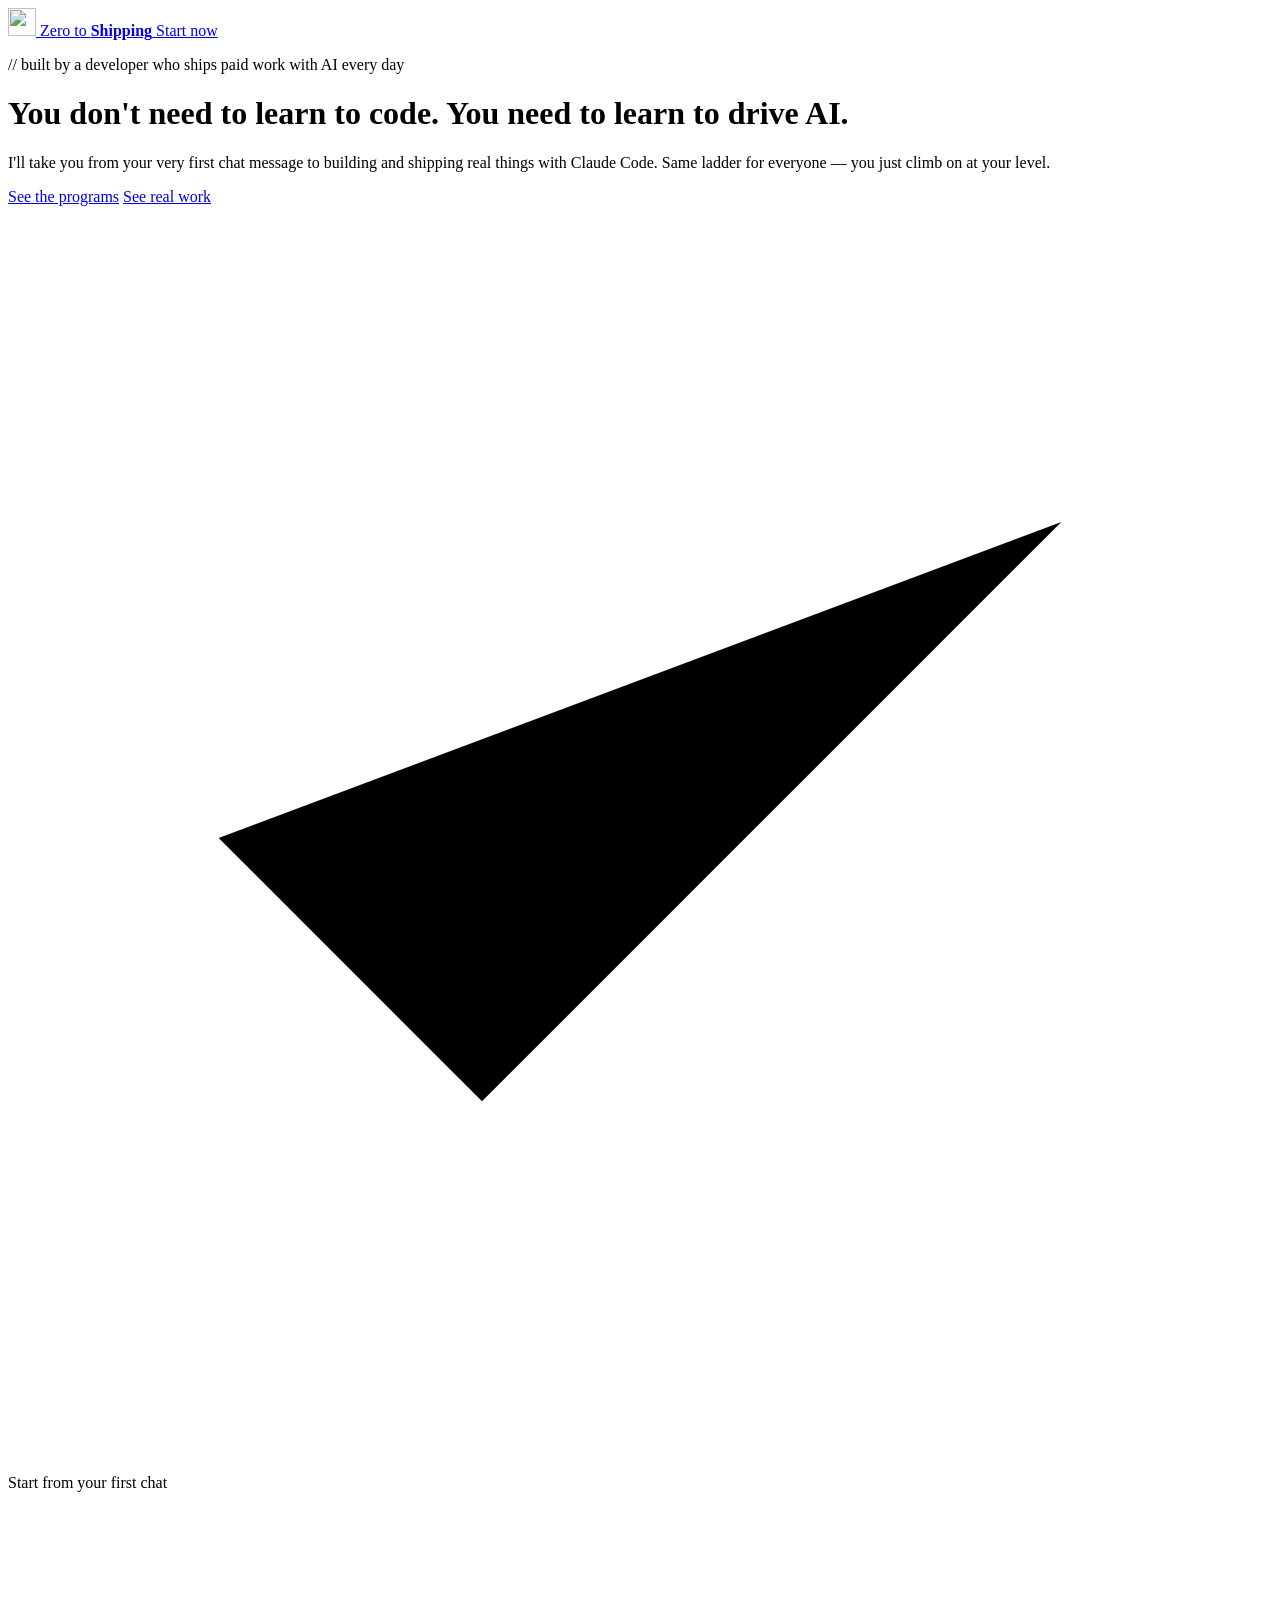
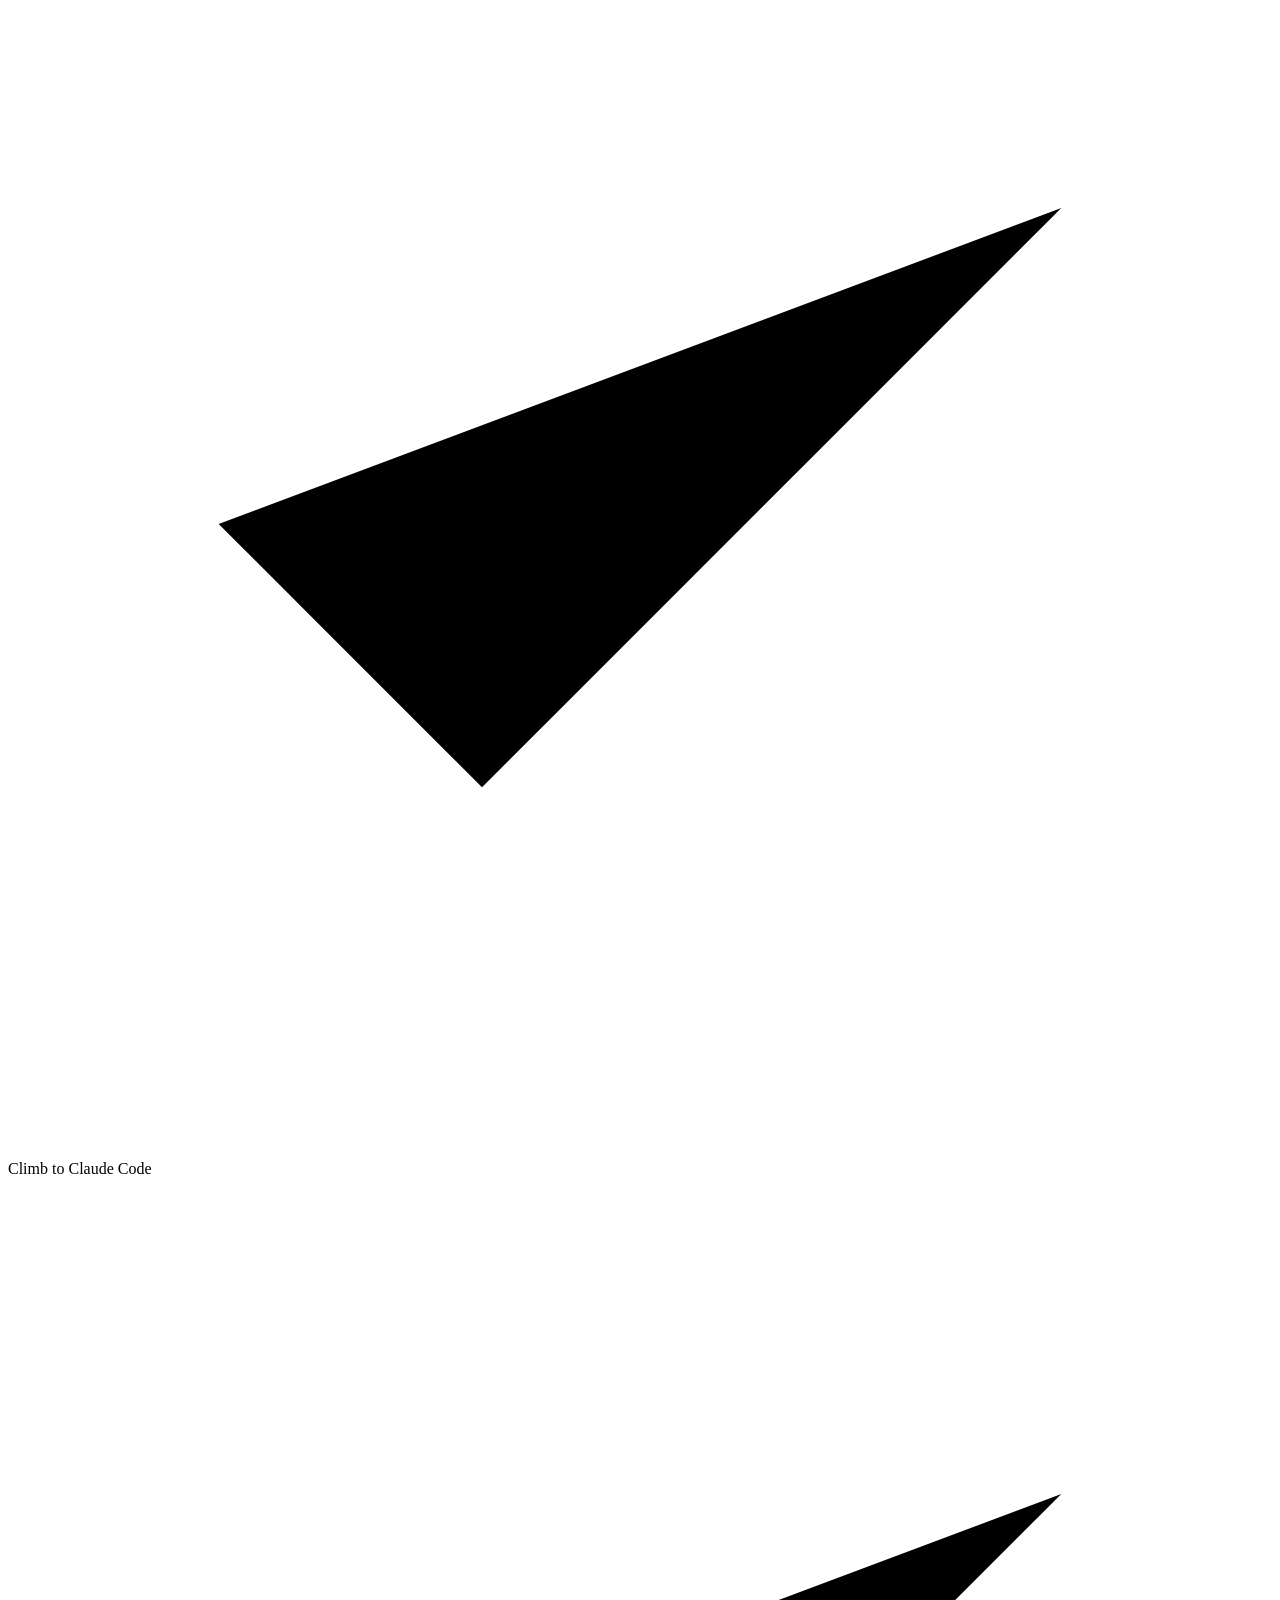
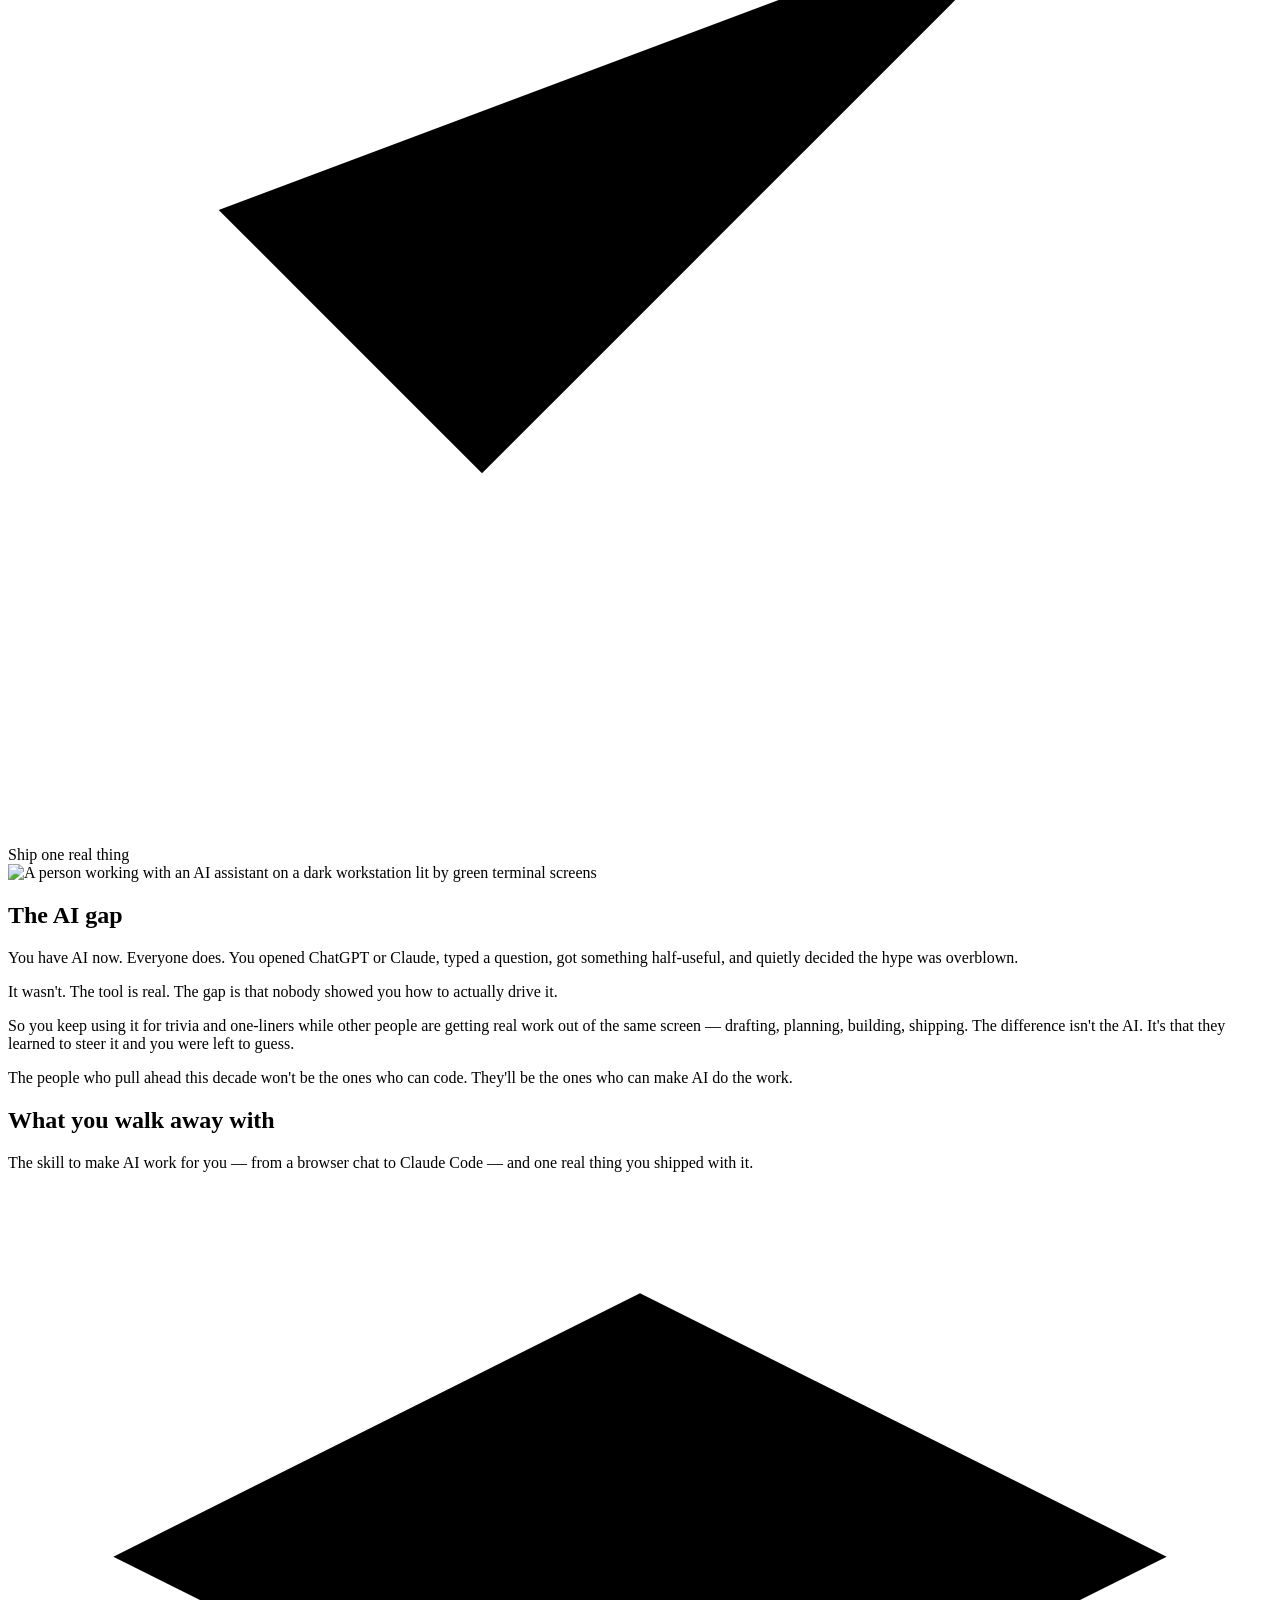
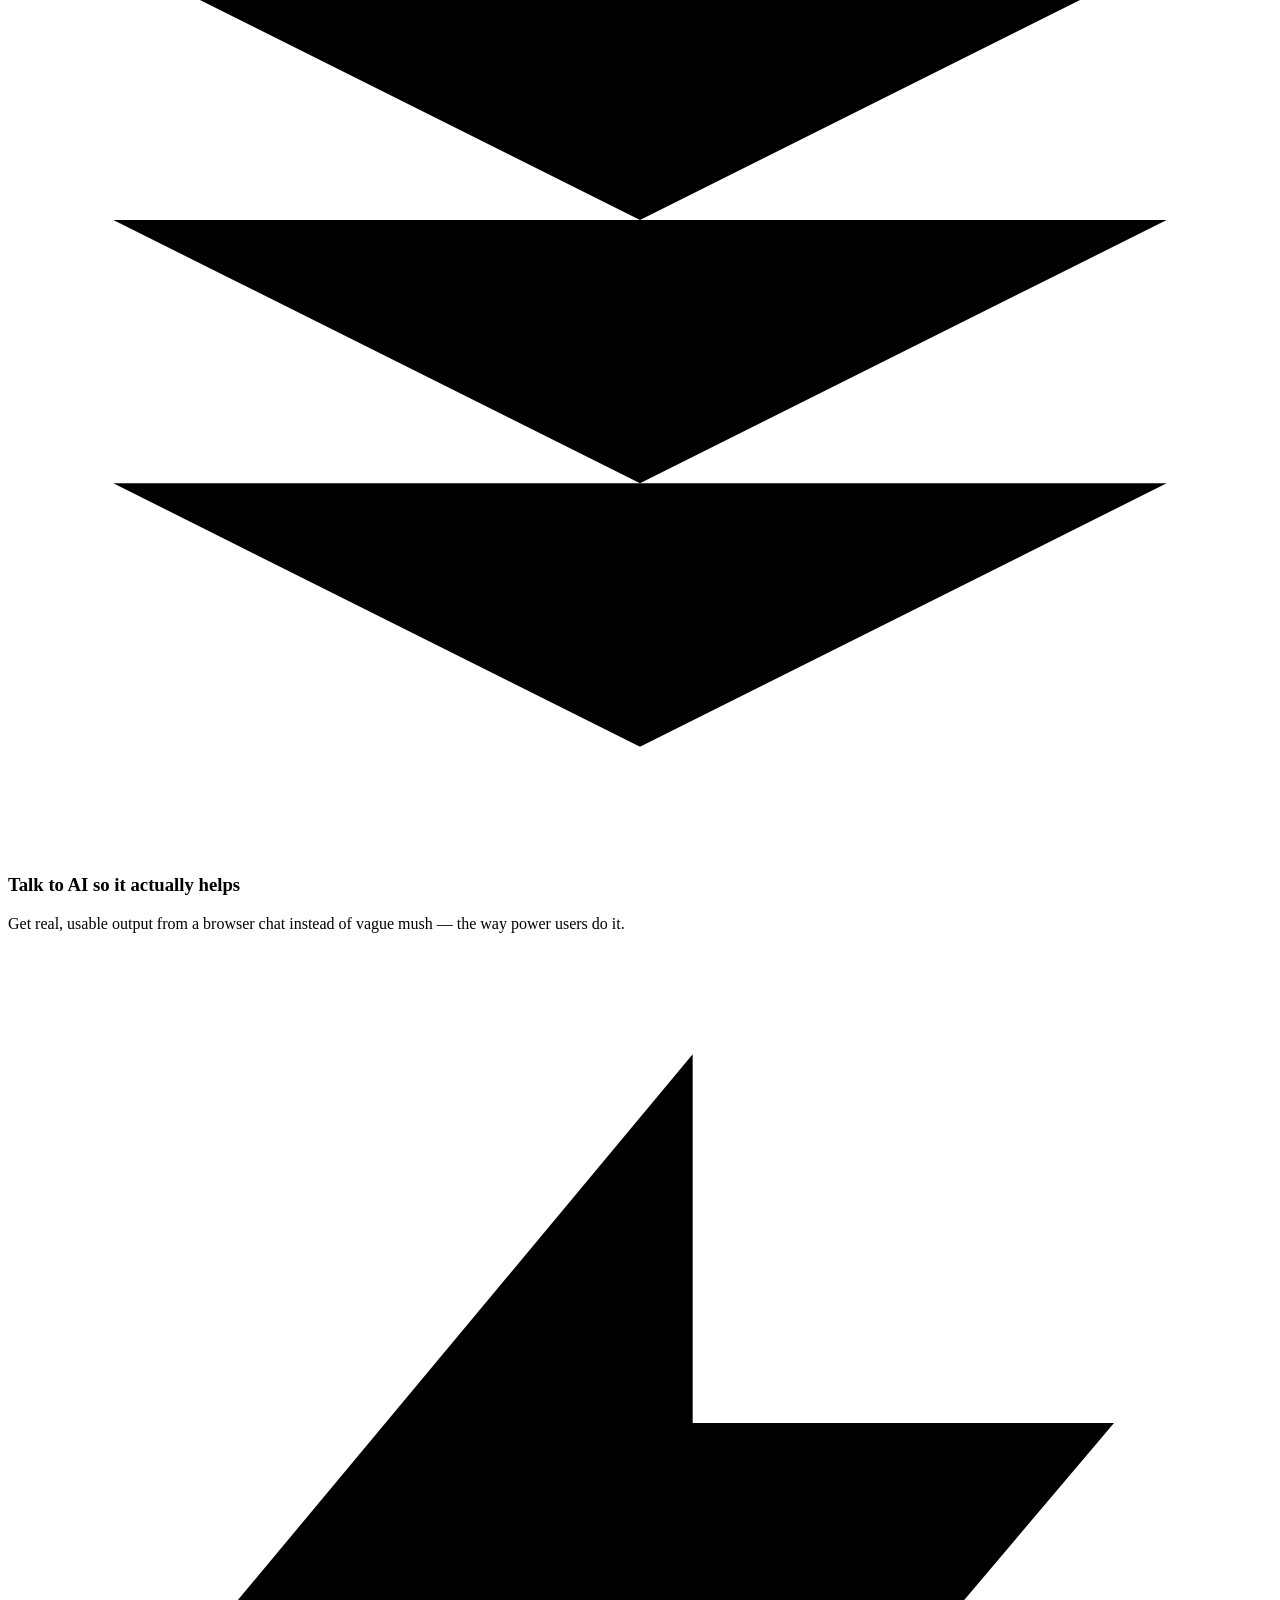
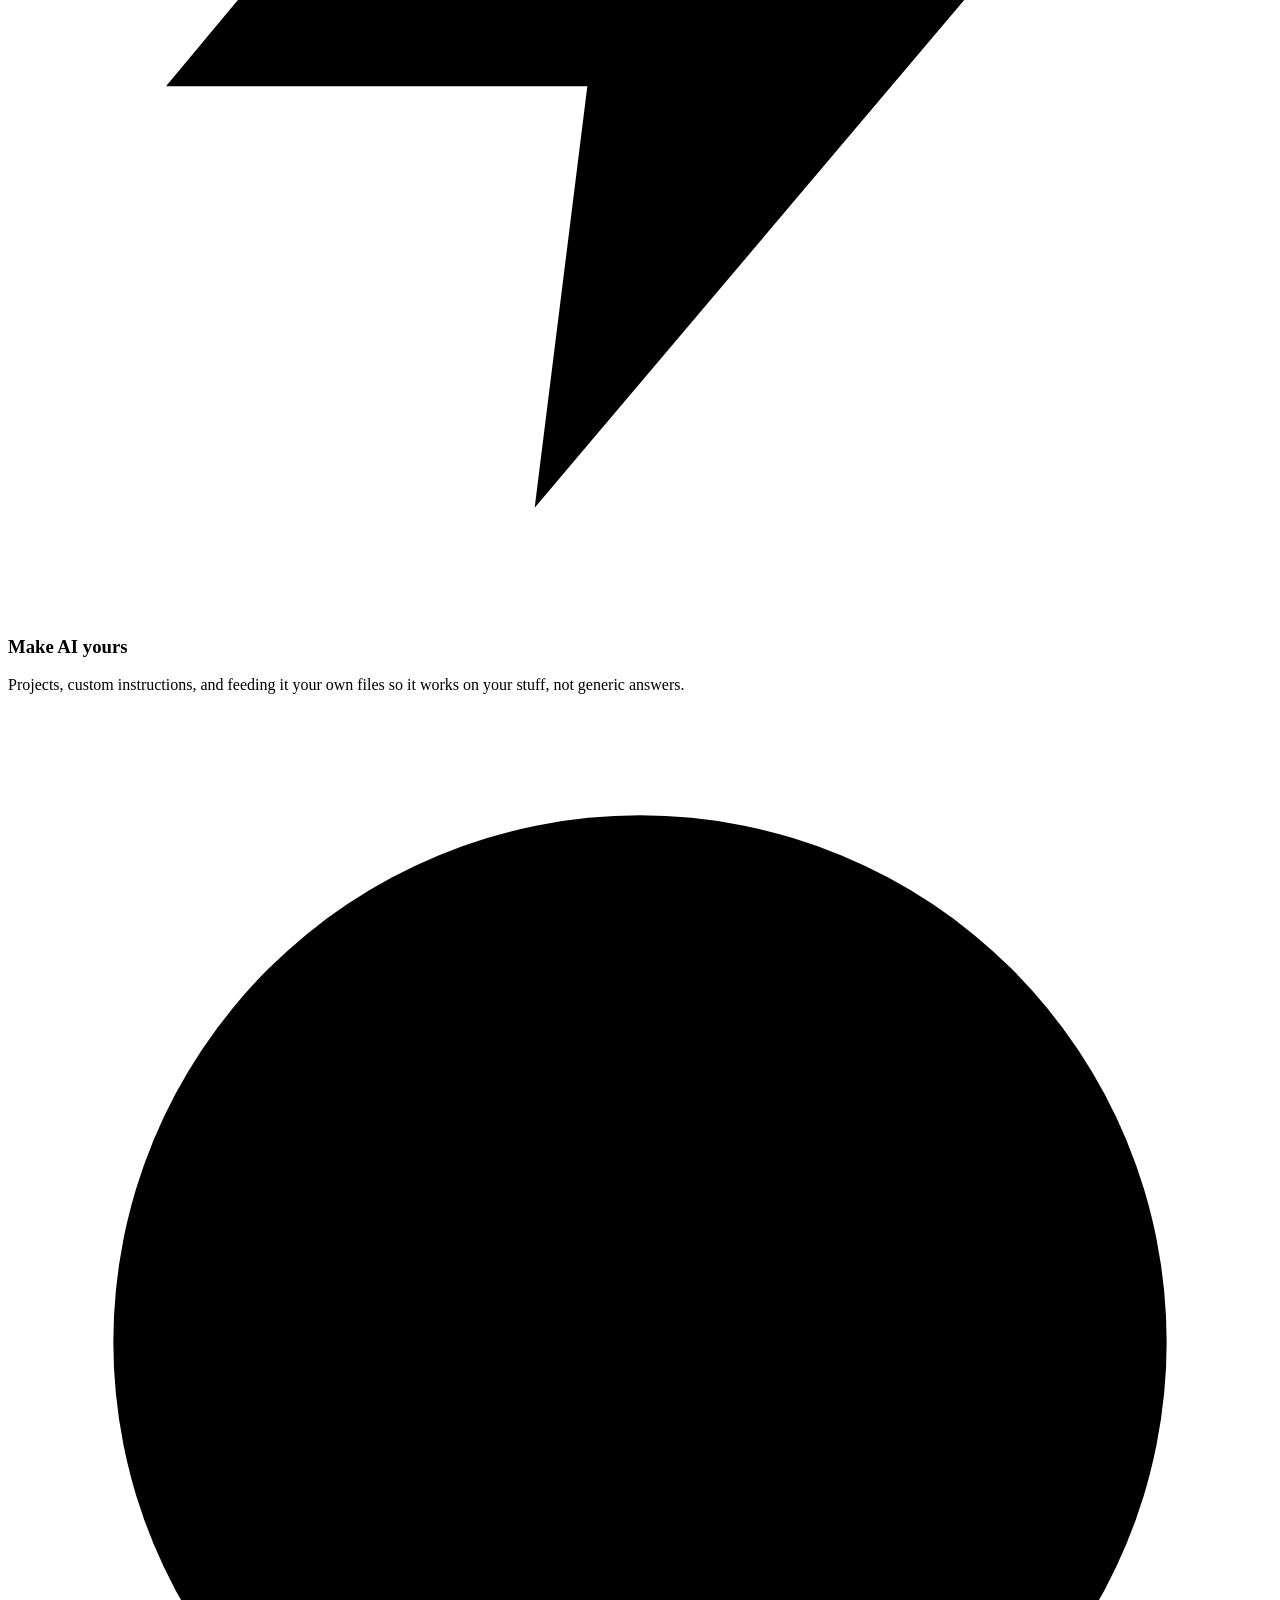
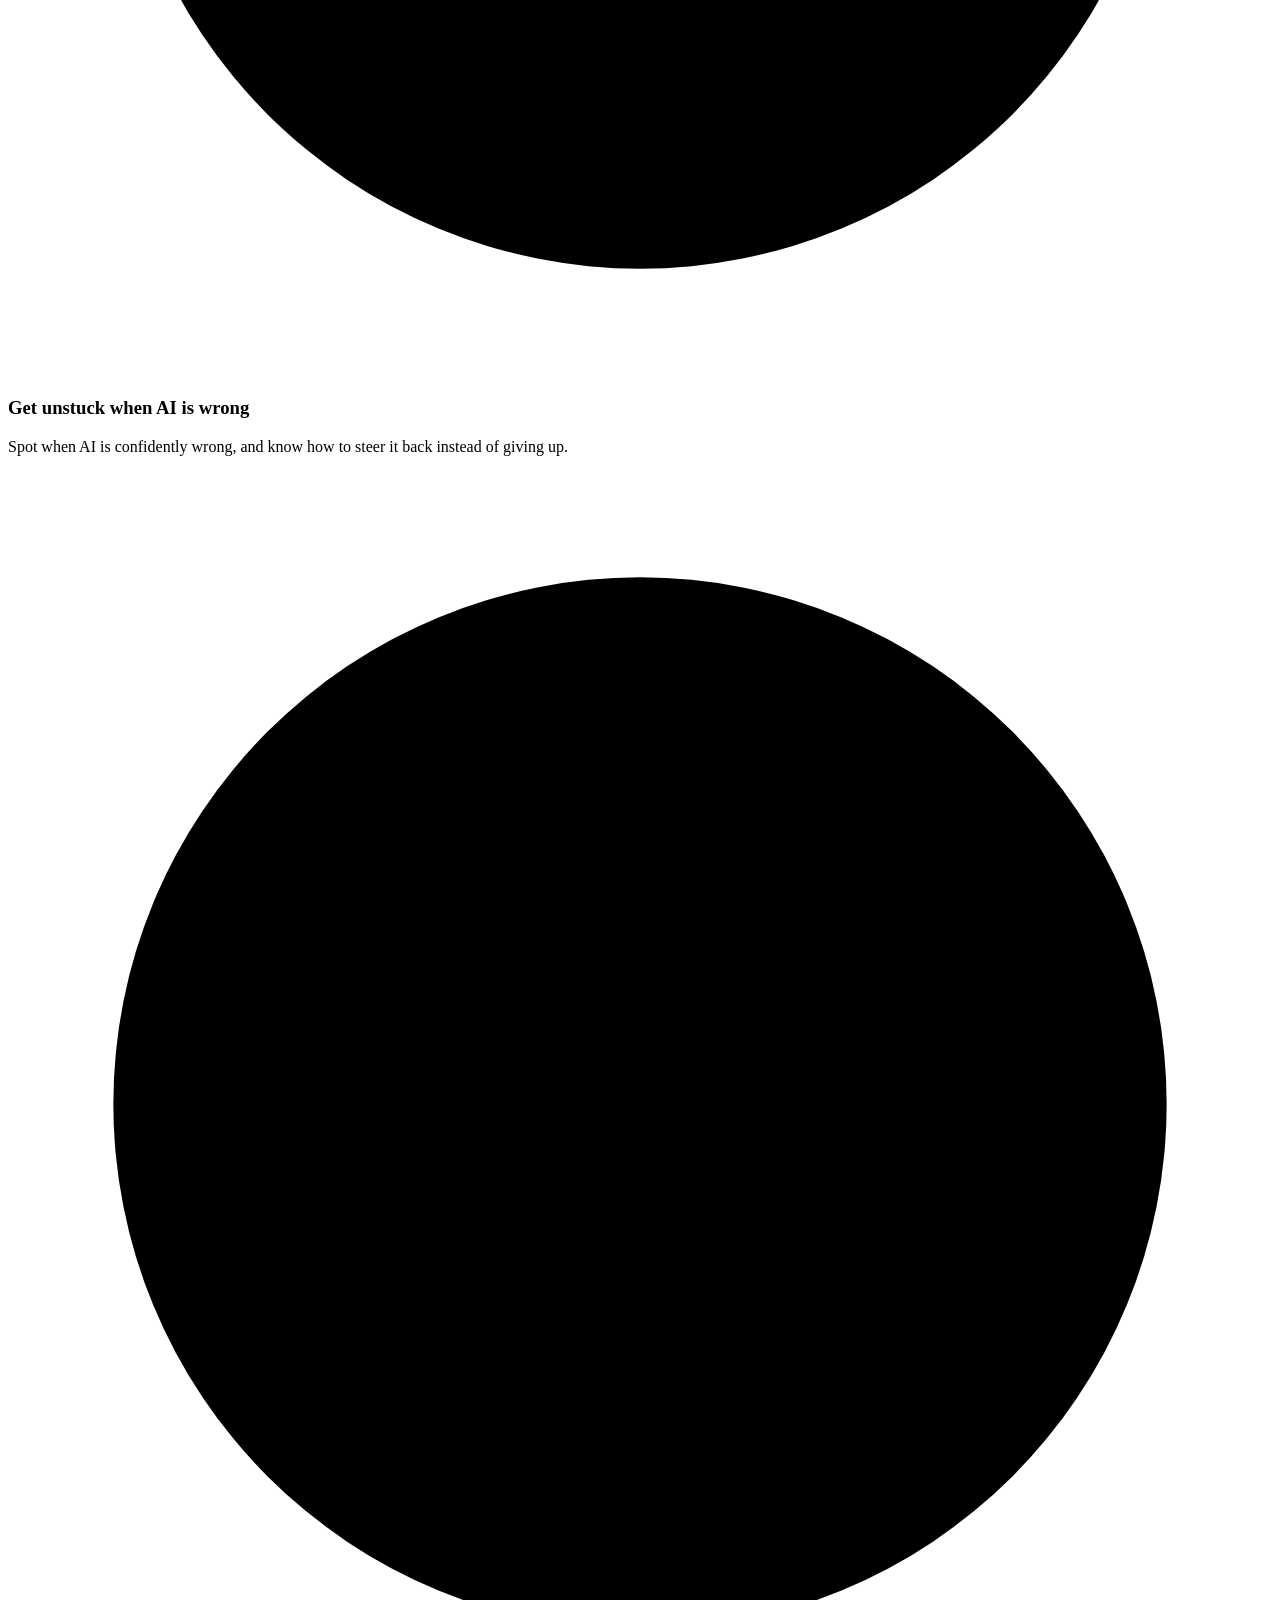
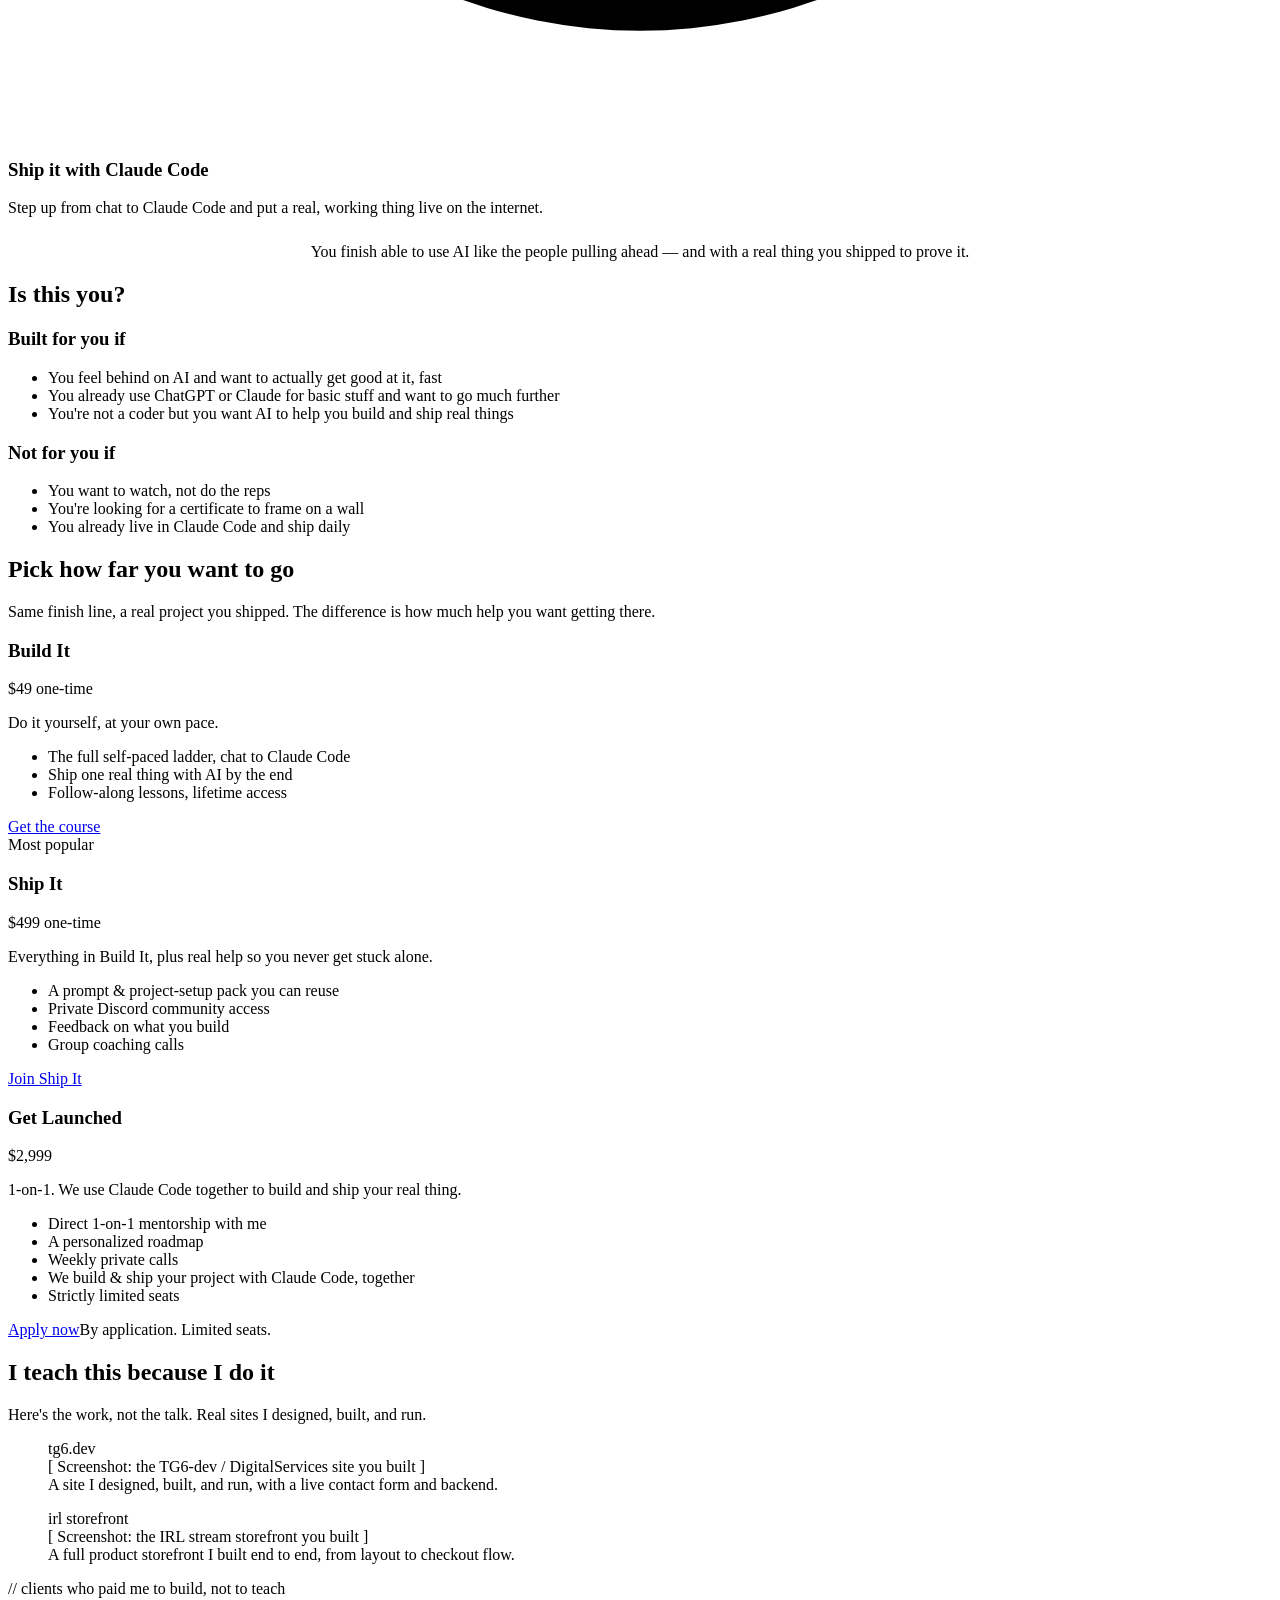
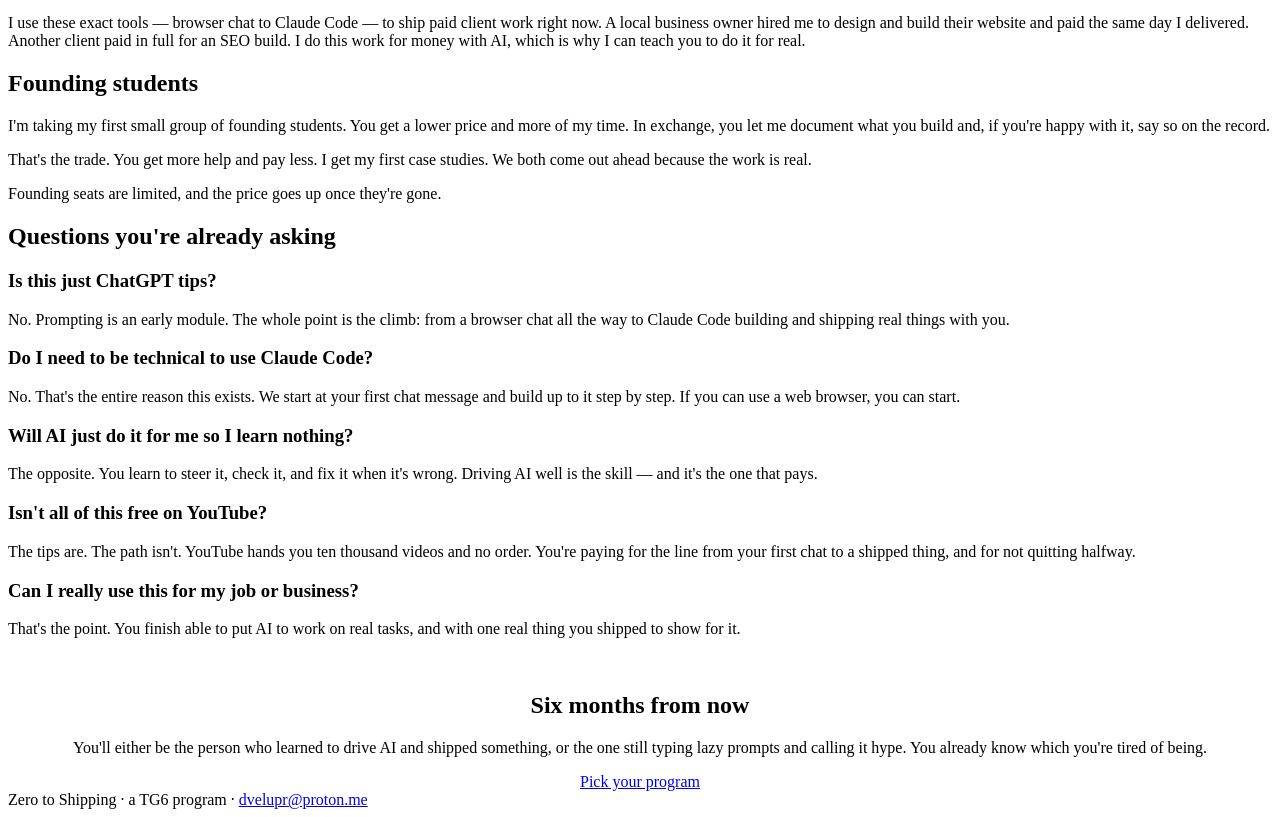
==== index.html @ 4cecd5d7 "fix: correct FAQ "prompting is module one" to match curriculum (prompting is module 2)" ====
<!DOCTYPE html>
<html lang="en">
<head>
  <meta charset="UTF-8" />
  <meta name="viewport" content="width=device-width, initial-scale=1.0" />
  <title>Zero to Shipping | Learn to Drive AI, from Chat to Claude Code</title>
  <meta name="description" content="A developer who ships paid client work with AI teaches you to drive it — from your first browser chat to building and shipping real things with Claude Code. Three programs, self-paced to 1-on-1." />
  <meta name="robots" content="index, follow" />
  <meta name="theme-color" content="#080b09" />
  <link rel="preconnect" href="https://fonts.googleapis.com" />
  <link rel="preconnect" href="https://fonts.gstatic.com" crossorigin />
  <link rel="stylesheet" href="https://fonts.googleapis.com/css2?family=Inter:wght@400;500;600;700;800&family=JetBrains+Mono:wght@400;500&display=swap" />
  <link rel="stylesheet" href="styles.css" />
  <link rel="icon" type="image/svg+xml" href="favicon.svg" />
  <noscript><style>.reveal{opacity:1 !important;transform:none !important}</style></noscript>
</head>
<body>

  <!-- icon sprite -->
  <svg width="0" height="0" style="position:absolute" aria-hidden="true">
    <defs>
      <g id="i-check"><path d="M20 6 9 17l-5-5"/></g>
      <g id="i-layers"><path d="M12 2 2 7l10 5 10-5z"/><path d="M2 12l10 5 10-5"/><path d="M2 17l10 5 10-5"/></g>
      <g id="i-bolt"><path d="M13 2 3 14h8l-1 8 11-13h-8z"/></g>
      <g id="i-buoy"><circle cx="12" cy="12" r="10"/><circle cx="12" cy="12" r="4"/><path d="M4.9 4.9 9.2 9.2M14.8 14.8 19.1 19.1M14.8 9.2 19.1 4.9M4.9 19.1 9.2 14.8"/></g>
      <g id="i-globe"><circle cx="12" cy="12" r="10"/><path d="M2 12h20"/><path d="M12 2a15.3 15.3 0 0 1 0 20a15.3 15.3 0 0 1 0-20z"/></g>
    </defs>
  </svg>

  <nav class="nav">
    <div class="wrap">
      <a class="logo" href="#top" aria-label="Zero to Shipping home">
        <img src="assets/logo.svg" width="28" height="28" alt="" />
        <span>Zero to <b>Shipping</b></span>
      </a>
      <a class="btn btn-accent nav-cta" href="#pricing">Start now</a>
    </div>
  </nav>

  <header class="hero-split" id="top">
    <div class="wrap">
      <div class="grid">
        <div class="hero-copy reveal">
          <p class="eyebrow">// built by a developer who ships paid work with AI every day</p>
          <h1>You don't need to learn to code. <span class="accent">You need to learn to drive AI.</span></h1>
          <p class="lede">I'll take you from your very first chat message to building and shipping real things with Claude Code. Same ladder for everyone — you just climb on at your level.</p>
          <div class="hero-actions">
            <a class="btn btn-accent btn-lg" href="#pricing">See the programs</a>
            <a class="btn btn-ghost btn-lg" href="#proof">See real work</a>
          </div>
          <div class="trust">
            <span><svg class="ico" viewBox="0 0 24 24"><use href="#i-check"/></svg> Start from your first chat</span>
            <span><svg class="ico" viewBox="0 0 24 24"><use href="#i-check"/></svg> Climb to Claude Code</span>
            <span><svg class="ico" viewBox="0 0 24 24"><use href="#i-check"/></svg> Ship one real thing</span>
          </div>
        </div>
        <div class="hero-art reveal">
          <img src="assets/hero-dev.webp" width="640" height="360" alt="A person working with an AI assistant on a dark workstation lit by green terminal screens" fetchpriority="high" />
        </div>
      </div>
    </div>
  </header>

  <section class="section alt">
    <div class="wrap">
      <h2 class="reveal">The AI gap</h2>
      <div class="prose reveal">
        <p>You have AI now. Everyone does. You opened ChatGPT or Claude, typed a question, got something half-useful, and quietly decided the hype was overblown.</p>
        <p>It wasn't. The tool is real. The gap is that nobody showed you how to actually drive it.</p>
        <p>So you keep using it for trivia and one-liners while other people are getting real work out of the same screen — drafting, planning, building, shipping. The difference isn't the AI. It's that they learned to steer it and you were left to guess.</p>
        <p>The people who pull ahead this decade won't be the ones who can code. They'll be the ones who can make AI do the work.</p>
      </div>
    </div>
  </section>

  <section class="section">
    <div class="wrap">
      <h2 class="reveal">What you walk away with</h2>
      <p class="sub reveal">The skill to make AI work for you — from a browser chat to Claude Code — and one real thing you shipped with it.</p>
      <div class="feature-grid">
        <div class="feature reveal">
          <span class="badge-ico"><svg class="ico" viewBox="0 0 24 24"><use href="#i-layers"/></svg></span>
          <div><h3>Talk to AI so it actually helps</h3><p>Get real, usable output from a browser chat instead of vague mush — the way power users do it.</p></div>
        </div>
        <div class="feature reveal">
          <span class="badge-ico"><svg class="ico" viewBox="0 0 24 24"><use href="#i-bolt"/></svg></span>
          <div><h3>Make AI yours</h3><p>Projects, custom instructions, and feeding it your own files so it works on your stuff, not generic answers.</p></div>
        </div>
        <div class="feature reveal">
          <span class="badge-ico"><svg class="ico" viewBox="0 0 24 24"><use href="#i-buoy"/></svg></span>
          <div><h3>Get unstuck when AI is wrong</h3><p>Spot when AI is confidently wrong, and know how to steer it back instead of giving up.</p></div>
        </div>
        <div class="feature reveal">
          <span class="badge-ico"><svg class="ico" viewBox="0 0 24 24"><use href="#i-globe"/></svg></span>
          <div><h3>Ship it with Claude Code</h3><p>Step up from chat to Claude Code and put a real, working thing live on the internet.</p></div>
        </div>
      </div>
      <div class="prose reveal" style="margin-top:26px;text-align:center">
        <p>You finish able to use AI like the people pulling ahead — and with a real thing you shipped to prove it.</p>
      </div>
    </div>
  </section>

  <section class="section alt">
    <div class="wrap">
      <h2 class="reveal">Is this you?</h2>
      <div class="cols">
        <div class="col for reveal">
          <h3>Built for you if</h3>
          <ul>
            <li>You feel behind on AI and want to actually get good at it, fast</li>
            <li>You already use ChatGPT or Claude for basic stuff and want to go much further</li>
            <li>You're not a coder but you want AI to help you build and ship real things</li>
          </ul>
        </div>
        <div class="col not reveal">
          <h3>Not for you if</h3>
          <ul>
            <li>You want to watch, not do the reps</li>
            <li>You're looking for a certificate to frame on a wall</li>
            <li>You already live in Claude Code and ship daily</li>
          </ul>
        </div>
      </div>
    </div>
  </section>

  <section class="section" id="pricing">
    <div class="wrap">
      <h2 class="reveal">Pick how far you want to go</h2>
      <p class="sub reveal">Same finish line, a real project you shipped. The difference is how much help you want getting there.</p>
      <div class="tiers">

        <article class="tier reveal" data-tier="1">
          <h3>Build It</h3>
          <div class="price">$49 <span class="per">one-time</span></div>
          <p class="tagline">Do it yourself, at your own pace.</p>
          <ul>
            <li>The full self-paced ladder, chat to Claude Code</li>
            <li>Ship one real thing with AI by the end</li>
            <li>Follow-along lessons, lifetime access</li>
          </ul>
          <div class="cta"><a class="btn btn-ghost" href="#" data-checkout="1">Get the course</a></div>
        </article>

        <article class="tier featured reveal" data-tier="2">
          <span class="pop">Most popular</span>
          <h3>Ship It</h3>
          <div class="price">$499 <span class="per">one-time</span></div>
          <p class="tagline">Everything in Build It, plus real help so you never get stuck alone.</p>
          <ul>
            <li>A prompt &amp; project-setup pack you can reuse</li>
            <li>Private Discord community access</li>
            <li>Feedback on what you build</li>
            <li>Group coaching calls</li>
          </ul>
          <div class="cta"><a class="btn btn-accent" href="#" data-checkout="2">Join Ship It</a></div>
        </article>

        <article class="tier reveal" data-tier="3">
          <h3>Get Launched</h3>
          <div class="price">$2,999</div>
          <p class="tagline">1-on-1. We use Claude Code together to build and ship your real thing.</p>
          <ul>
            <li>Direct 1-on-1 mentorship with me</li>
            <li>A personalized roadmap</li>
            <li>Weekly private calls</li>
            <li>We build &amp; ship your project with Claude Code, together</li>
            <li>Strictly limited seats</li>
          </ul>
          <div class="cta"><a class="btn btn-accent" href="apply.html">Apply now</a><span class="note">By application. Limited seats.</span></div>
        </article>

      </div>
    </div>
  </section>

  <section class="section alt" id="proof">
    <div class="wrap">
      <h2 class="reveal">I teach this because I do it</h2>
      <p class="sub reveal">Here's the work, not the talk. Real sites I designed, built, and run.</p>
      <div class="proof-grid">
        <figure class="proof-shot browser reveal">
          <div class="bar"><i></i><i></i><i></i><span class="url">tg6.dev</span></div>
          <!-- Replace .ph with: <img src="assets/proof-tg6dev.png" alt="The TG6-dev site I built" loading="lazy" /> -->
          <div class="ph">[ Screenshot: the TG6-dev / DigitalServices site you built ]</div>
          <figcaption>A site I designed, built, and run, with a live contact form and backend.</figcaption>
        </figure>
        <figure class="proof-shot browser reveal">
          <div class="bar"><i></i><i></i><i></i><span class="url">irl storefront</span></div>
          <!-- Replace .ph with: <img src="assets/proof-storefront.png" alt="A storefront I built end to end" loading="lazy" /> -->
          <div class="ph">[ Screenshot: the IRL stream storefront you built ]</div>
          <figcaption>A full product storefront I built end to end, from layout to checkout flow.</figcaption>
        </figure>
      </div>
      <div class="prose reveal">
        <p class="eyebrow">// clients who paid me to build, not to teach</p>
        <p>I use these exact tools — browser chat to Claude Code — to ship paid client work right now. A local business owner hired me to design and build their website and paid the same day I delivered. Another client paid in full for an SEO build. I do this work for money with AI, which is why I can teach you to do it for real.</p>
      </div>
    </div>
  </section>

  <section class="section">
    <div class="wrap">
      <h2 class="reveal">Founding students</h2>
      <div class="founding reveal">
        <p>I'm taking my first small group of founding students. You get a lower price and more of my time. In exchange, you let me document what you build and, if you're happy with it, say so on the record.</p>
        <p>That's the trade. You get more help and pay less. I get my first case studies. We both come out ahead because the work is real.</p>
        <p>Founding seats are limited, and the price goes up once they're gone.</p>
      </div>
    </div>
  </section>

  <section class="section alt">
    <div class="wrap">
      <h2 class="reveal">Questions you're already asking</h2>
      <div class="faq">
        <div class="faq-item reveal">
          <h3>Is this just ChatGPT tips?</h3>
          <p>No. Prompting is an early module. The whole point is the climb: from a browser chat all the way to Claude Code building and shipping real things with you.</p>
        </div>
        <div class="faq-item reveal">
          <h3>Do I need to be technical to use Claude Code?</h3>
          <p>No. That's the entire reason this exists. We start at your first chat message and build up to it step by step. If you can use a web browser, you can start.</p>
        </div>
        <div class="faq-item reveal">
          <h3>Will AI just do it for me so I learn nothing?</h3>
          <p>The opposite. You learn to steer it, check it, and fix it when it's wrong. Driving AI well is the skill — and it's the one that pays.</p>
        </div>
        <div class="faq-item reveal">
          <h3>Isn't all of this free on YouTube?</h3>
          <p>The tips are. The path isn't. YouTube hands you ten thousand videos and no order. You're paying for the line from your first chat to a shipped thing, and for not quitting halfway.</p>
        </div>
        <div class="faq-item reveal">
          <h3>Can I really use this for my job or business?</h3>
          <p>That's the point. You finish able to put AI to work on real tasks, and with one real thing you shipped to show for it.</p>
        </div>
      </div>
    </div>
  </section>

  <section class="section cta-band">
    <img class="bgimg" src="assets/ship-rocket.webp" alt="" aria-hidden="true" loading="lazy" />
    <div class="scrim"></div>
    <div class="wrap" style="text-align:center">
      <h2 class="reveal">Six months from now</h2>
      <div class="prose reveal" style="text-align:center">
        <p>You'll either be the person who learned to drive AI and shipped something, or the one still typing lazy prompts and calling it hype. You already know which you're tired of being.</p>
      </div>
      <div class="cta-center reveal"><a class="btn btn-accent btn-lg" href="#pricing">Pick your program</a></div>
    </div>
  </section>

  <footer class="foot">
    <div class="wrap">Zero to Shipping &middot; a TG6 program &middot; <a class="accent" href="mailto:dvelupr@proton.me">dvelupr@proton.me</a></div>
  </footer>

  <script>
    // ── Stripe Payment Links ───────────────────────────────────────────
    // SANDBOX (test mode) links — checkout is fully functional with Stripe
    // test cards (e.g. 4242 4242 4242 4242). Swap both for the live Payment
    // Links once Cards are activated on the real domain.
    const TIER1_CHECKOUT_URL = "https://buy.stripe.com/test_8x200j8JX4ke2JI0G004803";
    const TIER2_CHECKOUT_URL = "https://buy.stripe.com/test_fZu3cvd0d9Eycki3Sc04804";
    // ───────────────────────────────────────────────────────────────────
    const LINKS = { "1": TIER1_CHECKOUT_URL, "2": TIER2_CHECKOUT_URL };

    document.querySelectorAll("[data-checkout]").forEach((el) => {
      el.addEventListener("click", (e) => {
        e.preventDefault();
        const url = LINKS[el.getAttribute("data-checkout")];
        if (!url || url === "PASTE_STRIPE_LINK") {
          alert("Checkout opens soon — reach me at dvelupr@proton.me to grab a spot now.");
          return;
        }
        window.location.href = url;
      });
    });

    // ── Scroll reveal (respects reduced-motion via CSS) ────────────────
    const reduce = window.matchMedia("(prefers-reduced-motion: reduce)").matches;
    const items = document.querySelectorAll(".reveal");
    if (reduce || !("IntersectionObserver" in window)) {
      items.forEach((el) => el.classList.add("in"));
    } else {
      const io = new IntersectionObserver((entries) => {
        entries.forEach((en) => {
          if (en.isIntersecting) { en.target.classList.add("in"); io.unobserve(en.target); }
        });
      }, { threshold: 0.12 });
      items.forEach((el) => io.observe(el));
    }
  </script>
</body>
</html>
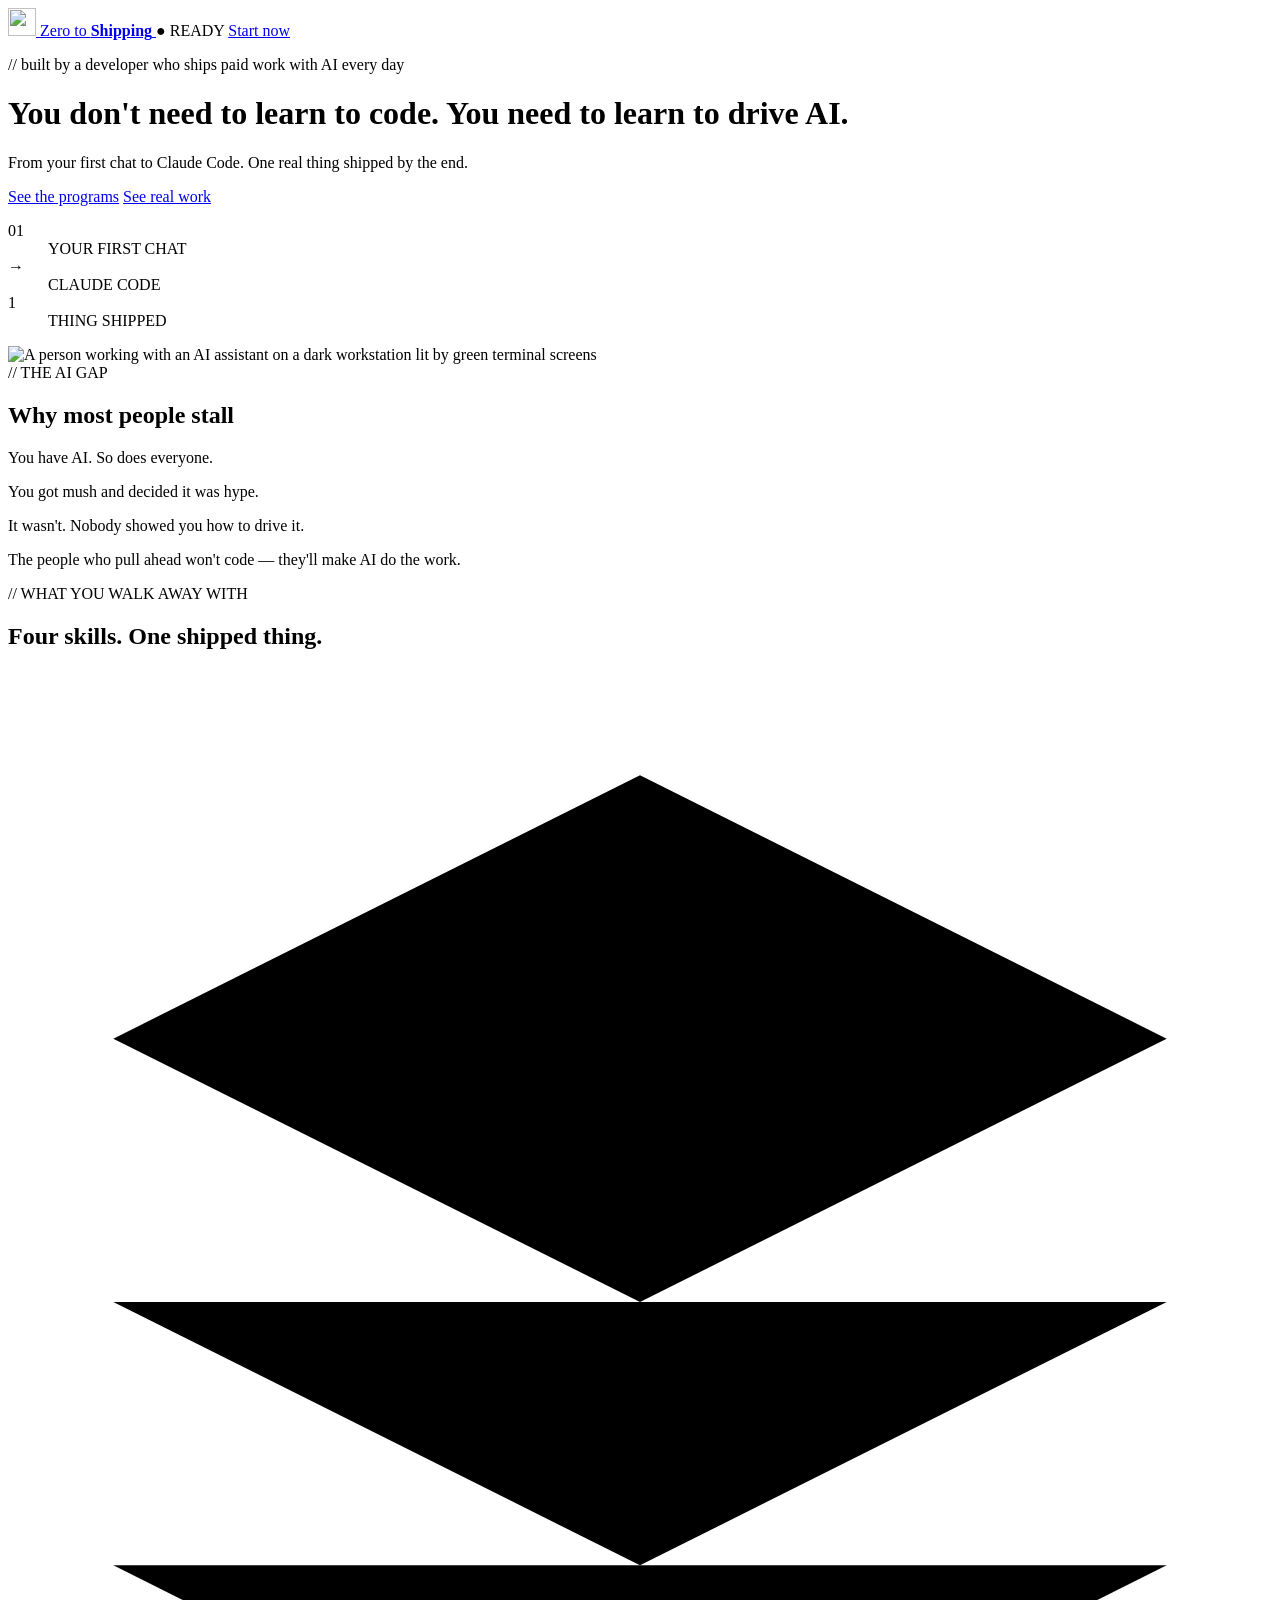
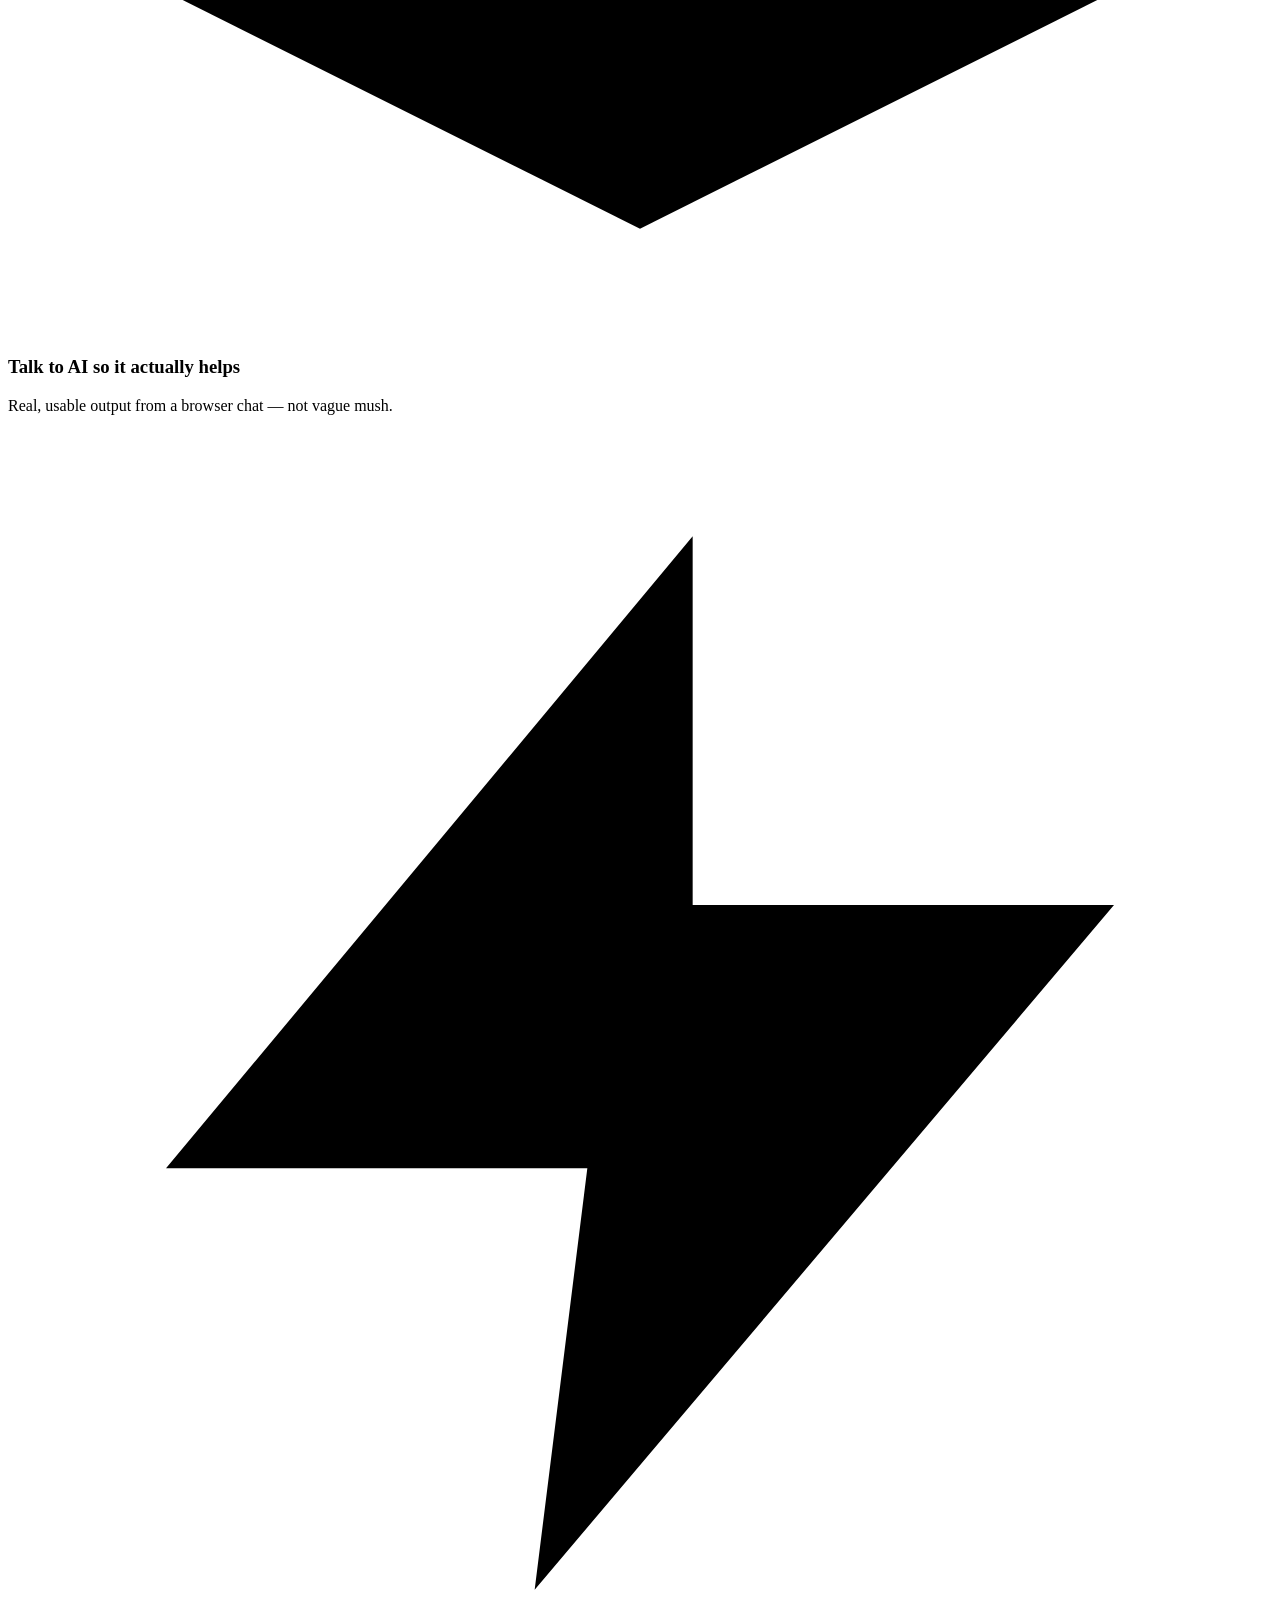
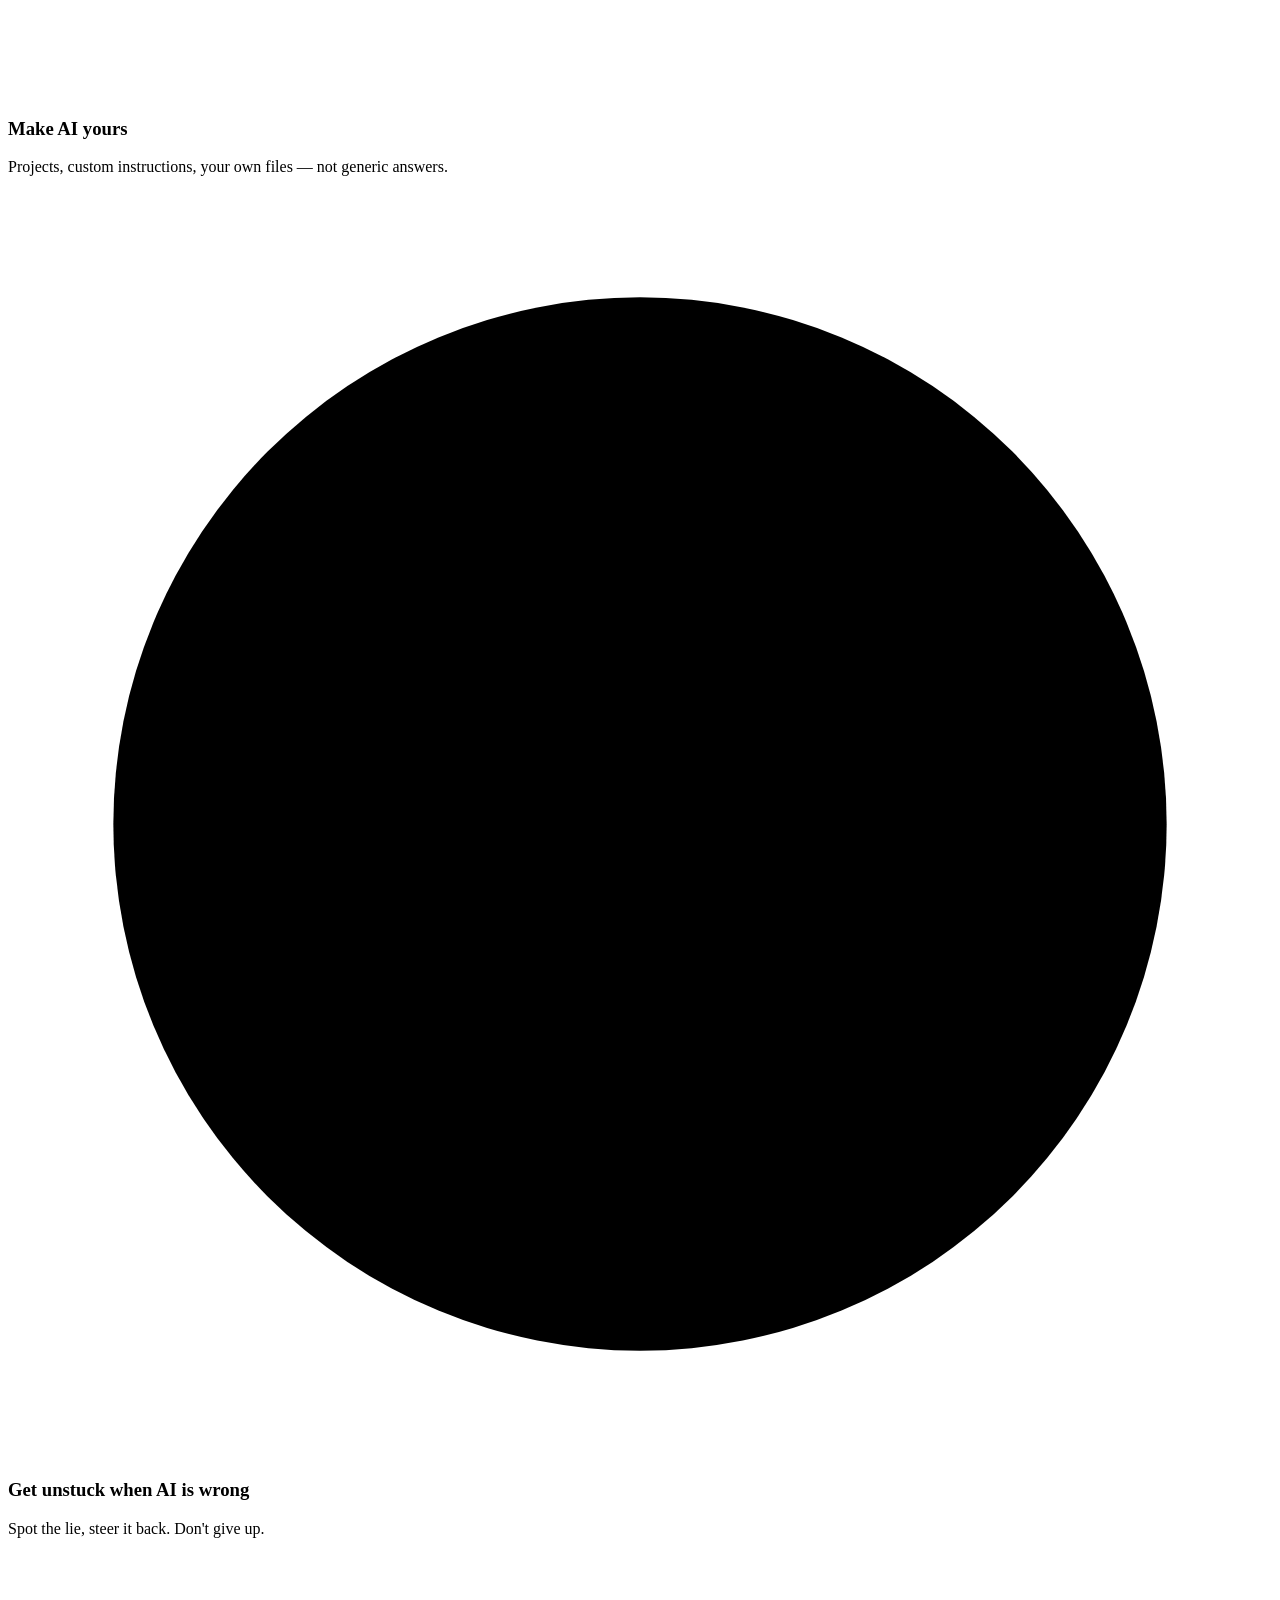
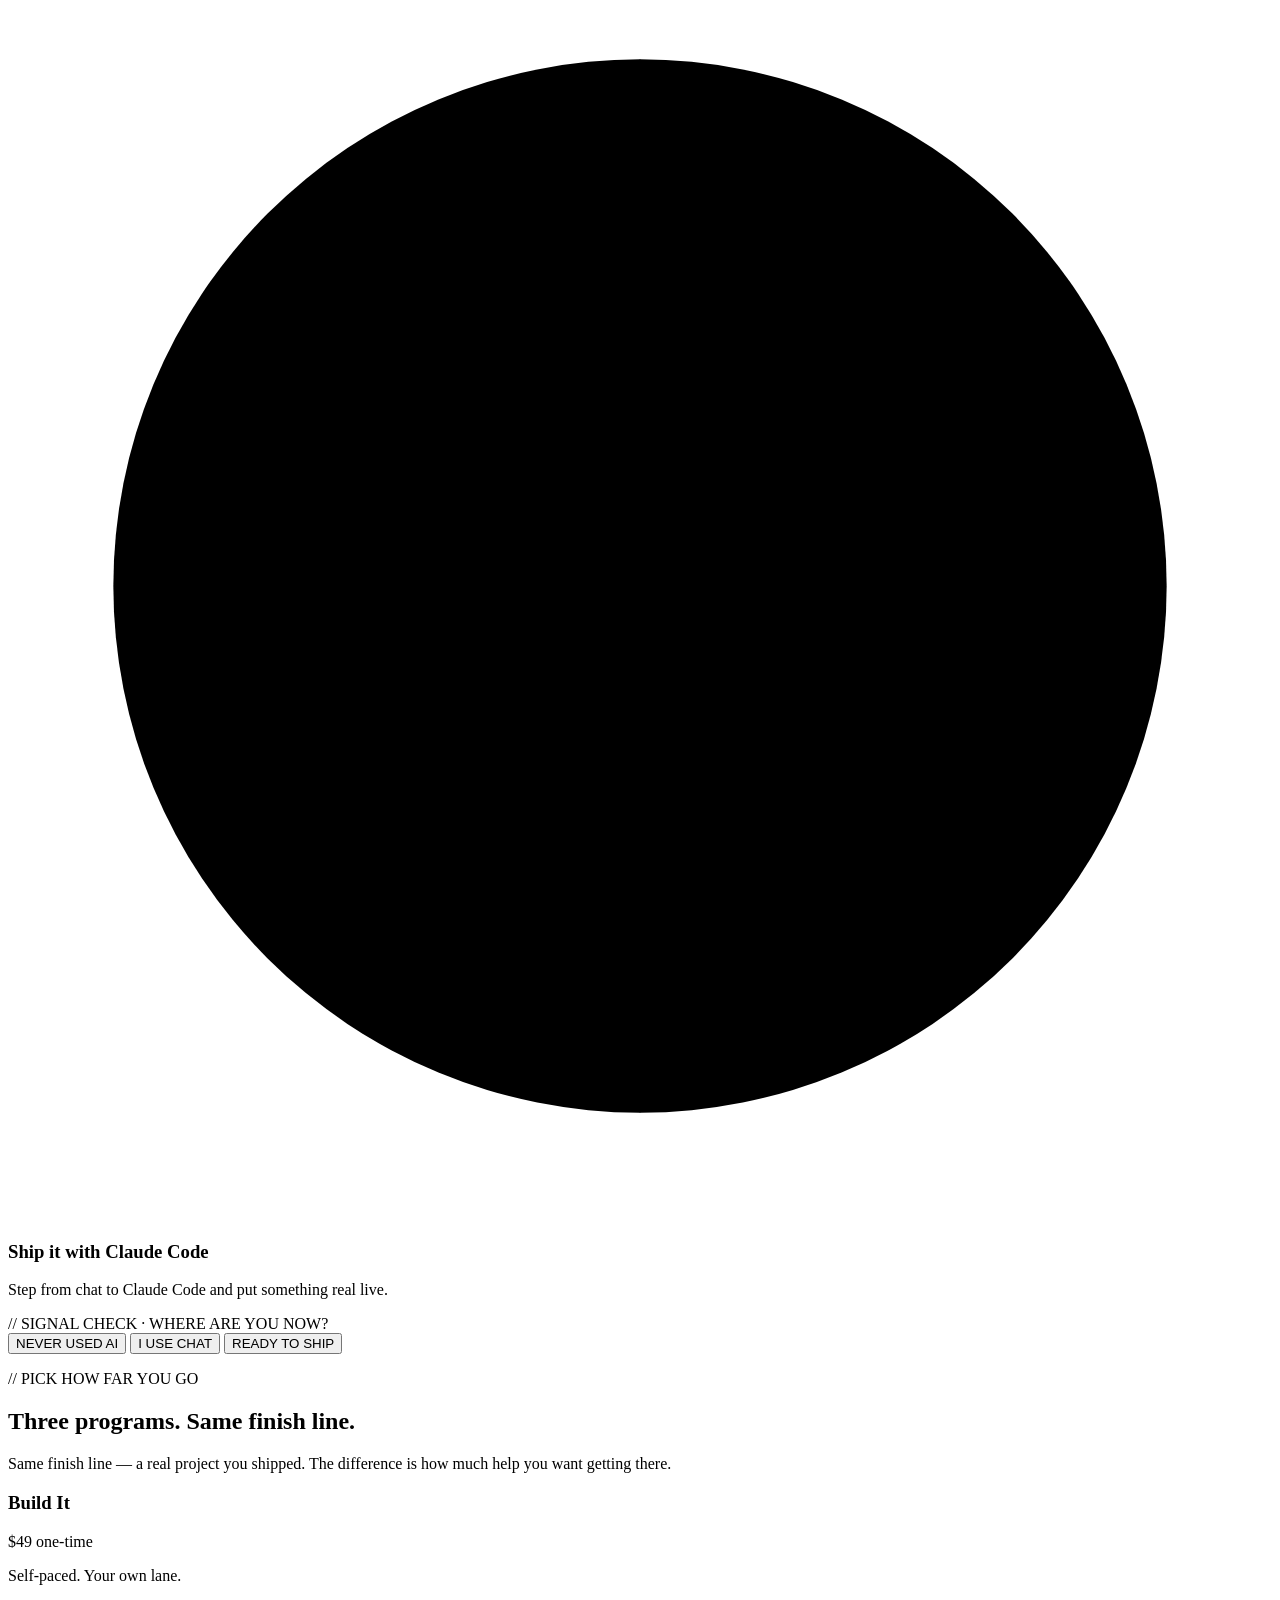
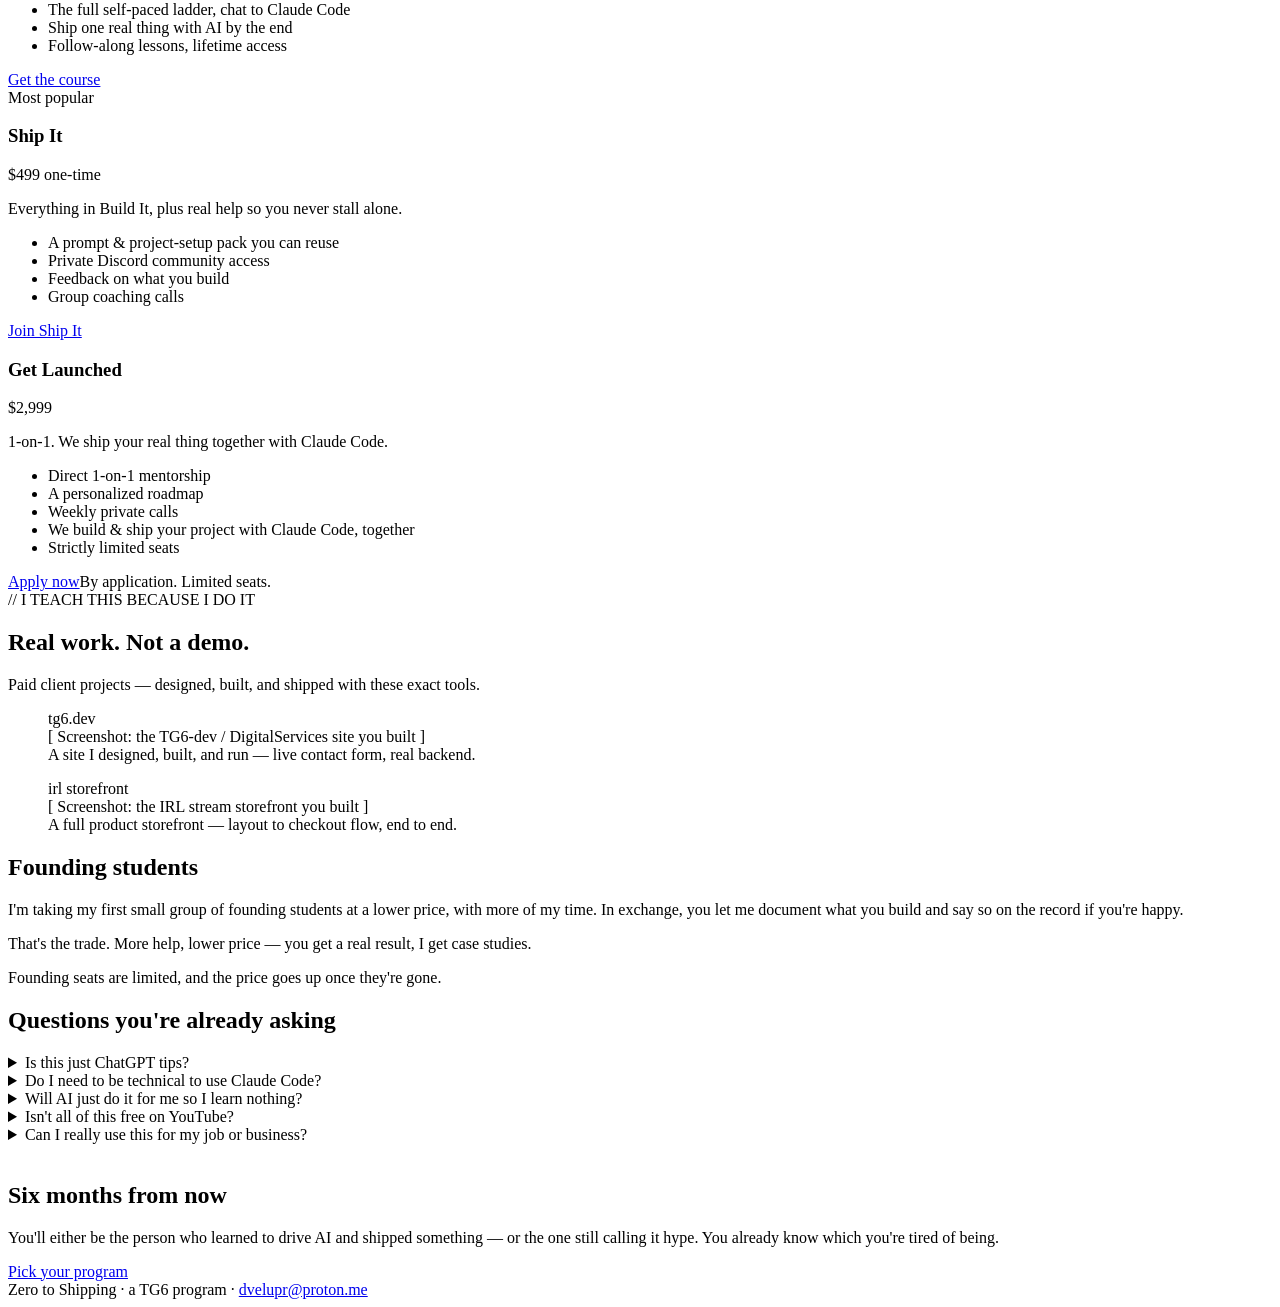
==== commit 2c65a8ce: "feat(landing): telemetry redesign + Signal Check finder, prose cut" ====
--- a/index.html
+++ b/index.html
@@ -6,15 +6,18 @@
   <title>Zero to Shipping | Learn to Drive AI, from Chat to Claude Code</title>
   <meta name="description" content="A developer who ships paid client work with AI teaches you to drive it — from your first browser chat to building and shipping real things with Claude Code. Three programs, self-paced to 1-on-1." />
   <meta name="robots" content="index, follow" />
-  <meta name="theme-color" content="#080b09" />
+  <meta name="theme-color" content="#07060c" />
   <link rel="preconnect" href="https://fonts.googleapis.com" />
   <link rel="preconnect" href="https://fonts.gstatic.com" crossorigin />
-  <link rel="stylesheet" href="https://fonts.googleapis.com/css2?family=Inter:wght@400;500;600;700;800&family=JetBrains+Mono:wght@400;500&display=swap" />
+  <link rel="stylesheet" href="https://fonts.googleapis.com/css2?family=Archivo+Black&family=Archivo:wght@400;500;600&family=Space+Mono:wght@400;700&display=swap" />
   <link rel="stylesheet" href="styles.css" />
   <link rel="icon" type="image/svg+xml" href="favicon.svg" />
   <noscript><style>.reveal{opacity:1 !important;transform:none !important}</style></noscript>
 </head>
 <body>
+
+  <div class="grain" aria-hidden="true"></div>
+  <div class="glow" aria-hidden="true"></div>
 
   <!-- icon sprite -->
   <svg width="0" height="0" style="position:absolute" aria-hidden="true">
@@ -33,6 +36,7 @@
         <img src="assets/logo.svg" width="28" height="28" alt="" />
         <span>Zero to <b>Shipping</b></span>
       </a>
+      <span class="status-dot">● READY</span>
       <a class="btn btn-accent nav-cta" href="#pricing">Start now</a>
     </div>
   </nav>
@@ -42,17 +46,17 @@
       <div class="grid">
         <div class="hero-copy reveal">
           <p class="eyebrow">// built by a developer who ships paid work with AI every day</p>
-          <h1>You don't need to learn to code. <span class="accent">You need to learn to drive AI.</span></h1>
-          <p class="lede">I'll take you from your very first chat message to building and shipping real things with Claude Code. Same ladder for everyone — you just climb on at your level.</p>
+          <h1 class="glitch">You don't need to learn to code. <span class="accent">You need to learn to drive AI.</span></h1>
+          <p>From your first chat to Claude Code. One real thing shipped by the end.</p>
           <div class="hero-actions">
             <a class="btn btn-accent btn-lg" href="#pricing">See the programs</a>
             <a class="btn btn-ghost btn-lg" href="#proof">See real work</a>
           </div>
-          <div class="trust">
-            <span><svg class="ico" viewBox="0 0 24 24"><use href="#i-check"/></svg> Start from your first chat</span>
-            <span><svg class="ico" viewBox="0 0 24 24"><use href="#i-check"/></svg> Climb to Claude Code</span>
-            <span><svg class="ico" viewBox="0 0 24 24"><use href="#i-check"/></svg> Ship one real thing</span>
-          </div>
+          <dl class="hero-stats mono">
+            <div><dt>01</dt><dd>YOUR FIRST CHAT</dd></div>
+            <div><dt>→</dt><dd>CLAUDE CODE</dd></div>
+            <div><dt>1</dt><dd>THING SHIPPED</dd></div>
+          </dl>
         </div>
         <div class="hero-art reveal">
           <img src="assets/hero-dev.webp" width="640" height="360" alt="A person working with an AI assistant on a dark workstation lit by green terminal screens" fetchpriority="high" />
@@ -63,78 +67,63 @@
 
   <section class="section alt">
     <div class="wrap">
-      <h2 class="reveal">The AI gap</h2>
-      <div class="prose reveal">
-        <p>You have AI now. Everyone does. You opened ChatGPT or Claude, typed a question, got something half-useful, and quietly decided the hype was overblown.</p>
-        <p>It wasn't. The tool is real. The gap is that nobody showed you how to actually drive it.</p>
-        <p>So you keep using it for trivia and one-liners while other people are getting real work out of the same screen — drafting, planning, building, shipping. The difference isn't the AI. It's that they learned to steer it and you were left to guess.</p>
-        <p>The people who pull ahead this decade won't be the ones who can code. They'll be the ones who can make AI do the work.</p>
-      </div>
+      <span class="kicker">// THE AI GAP</span>
+      <h2 class="reveal">Why most people stall</h2>
+      <p class="reveal">You have AI. So does everyone.</p>
+      <p class="reveal">You got mush and decided it was hype.</p>
+      <p class="reveal">It wasn't. Nobody showed you how to drive it.</p>
+      <p class="reveal">The people who pull ahead won't code — they'll make AI do the work.</p>
     </div>
   </section>
 
   <section class="section">
     <div class="wrap">
-      <h2 class="reveal">What you walk away with</h2>
-      <p class="sub reveal">The skill to make AI work for you — from a browser chat to Claude Code — and one real thing you shipped with it.</p>
+      <span class="kicker">// WHAT YOU WALK AWAY WITH</span>
+      <h2 class="reveal">Four skills. One shipped thing.</h2>
       <div class="feature-grid">
         <div class="feature reveal">
           <span class="badge-ico"><svg class="ico" viewBox="0 0 24 24"><use href="#i-layers"/></svg></span>
-          <div><h3>Talk to AI so it actually helps</h3><p>Get real, usable output from a browser chat instead of vague mush — the way power users do it.</p></div>
+          <div><h3>Talk to AI so it actually helps</h3><p>Real, usable output from a browser chat — not vague mush.</p></div>
         </div>
         <div class="feature reveal">
           <span class="badge-ico"><svg class="ico" viewBox="0 0 24 24"><use href="#i-bolt"/></svg></span>
-          <div><h3>Make AI yours</h3><p>Projects, custom instructions, and feeding it your own files so it works on your stuff, not generic answers.</p></div>
+          <div><h3>Make AI yours</h3><p>Projects, custom instructions, your own files — not generic answers.</p></div>
         </div>
         <div class="feature reveal">
           <span class="badge-ico"><svg class="ico" viewBox="0 0 24 24"><use href="#i-buoy"/></svg></span>
-          <div><h3>Get unstuck when AI is wrong</h3><p>Spot when AI is confidently wrong, and know how to steer it back instead of giving up.</p></div>
+          <div><h3>Get unstuck when AI is wrong</h3><p>Spot the lie, steer it back. Don't give up.</p></div>
         </div>
         <div class="feature reveal">
           <span class="badge-ico"><svg class="ico" viewBox="0 0 24 24"><use href="#i-globe"/></svg></span>
-          <div><h3>Ship it with Claude Code</h3><p>Step up from chat to Claude Code and put a real, working thing live on the internet.</p></div>
-        </div>
-      </div>
-      <div class="prose reveal" style="margin-top:26px;text-align:center">
-        <p>You finish able to use AI like the people pulling ahead — and with a real thing you shipped to prove it.</p>
-      </div>
-    </div>
-  </section>
-
-  <section class="section alt">
-    <div class="wrap">
-      <h2 class="reveal">Is this you?</h2>
-      <div class="cols">
-        <div class="col for reveal">
-          <h3>Built for you if</h3>
-          <ul>
-            <li>You feel behind on AI and want to actually get good at it, fast</li>
-            <li>You already use ChatGPT or Claude for basic stuff and want to go much further</li>
-            <li>You're not a coder but you want AI to help you build and ship real things</li>
-          </ul>
-        </div>
-        <div class="col not reveal">
-          <h3>Not for you if</h3>
-          <ul>
-            <li>You want to watch, not do the reps</li>
-            <li>You're looking for a certificate to frame on a wall</li>
-            <li>You already live in Claude Code and ship daily</li>
-          </ul>
-        </div>
-      </div>
+          <div><h3>Ship it with Claude Code</h3><p>Step from chat to Claude Code and put something real live.</p></div>
+        </div>
+      </div>
+    </div>
+  </section>
+
+  <section class="section lineup" id="finder">
+    <div class="wrap">
+      <span class="kicker">// SIGNAL CHECK · WHERE ARE YOU NOW?</span>
+      <div class="finder-tiles" role="group" aria-label="Where are you now?">
+        <button type="button" class="finder-tile" data-level="never">NEVER USED AI</button>
+        <button type="button" class="finder-tile" data-level="chat">I USE CHAT</button>
+        <button type="button" class="finder-tile" data-level="ship">READY TO SHIP</button>
+      </div>
+      <p class="finder-line mono" aria-live="polite"></p>
     </div>
   </section>
 
   <section class="section" id="pricing">
     <div class="wrap">
-      <h2 class="reveal">Pick how far you want to go</h2>
-      <p class="sub reveal">Same finish line, a real project you shipped. The difference is how much help you want getting there.</p>
+      <span class="kicker">// PICK HOW FAR YOU GO</span>
+      <h2 class="reveal">Three programs. Same finish line.</h2>
+      <p class="sub reveal">Same finish line — a real project you shipped. The difference is how much help you want getting there.</p>
       <div class="tiers">
 
         <article class="tier reveal" data-tier="1">
           <h3>Build It</h3>
           <div class="price">$49 <span class="per">one-time</span></div>
-          <p class="tagline">Do it yourself, at your own pace.</p>
+          <p class="tagline">Self-paced. Your own lane.</p>
           <ul>
             <li>The full self-paced ladder, chat to Claude Code</li>
             <li>Ship one real thing with AI by the end</li>
@@ -147,7 +136,7 @@
           <span class="pop">Most popular</span>
           <h3>Ship It</h3>
           <div class="price">$499 <span class="per">one-time</span></div>
-          <p class="tagline">Everything in Build It, plus real help so you never get stuck alone.</p>
+          <p class="tagline">Everything in Build It, plus real help so you never stall alone.</p>
           <ul>
             <li>A prompt &amp; project-setup pack you can reuse</li>
             <li>Private Discord community access</li>
@@ -160,9 +149,9 @@
         <article class="tier reveal" data-tier="3">
           <h3>Get Launched</h3>
           <div class="price">$2,999</div>
-          <p class="tagline">1-on-1. We use Claude Code together to build and ship your real thing.</p>
+          <p class="tagline">1-on-1. We ship your real thing together with Claude Code.</p>
           <ul>
-            <li>Direct 1-on-1 mentorship with me</li>
+            <li>Direct 1-on-1 mentorship</li>
             <li>A personalized roadmap</li>
             <li>Weekly private calls</li>
             <li>We build &amp; ship your project with Claude Code, together</li>
@@ -177,25 +166,22 @@
 
   <section class="section alt" id="proof">
     <div class="wrap">
-      <h2 class="reveal">I teach this because I do it</h2>
-      <p class="sub reveal">Here's the work, not the talk. Real sites I designed, built, and run.</p>
+      <span class="kicker">// I TEACH THIS BECAUSE I DO IT</span>
+      <h2 class="reveal">Real work. Not a demo.</h2>
+      <p class="sub reveal">Paid client projects — designed, built, and shipped with these exact tools.</p>
       <div class="proof-grid">
         <figure class="proof-shot browser reveal">
           <div class="bar"><i></i><i></i><i></i><span class="url">tg6.dev</span></div>
           <!-- Replace .ph with: <img src="assets/proof-tg6dev.png" alt="The TG6-dev site I built" loading="lazy" /> -->
           <div class="ph">[ Screenshot: the TG6-dev / DigitalServices site you built ]</div>
-          <figcaption>A site I designed, built, and run, with a live contact form and backend.</figcaption>
+          <figcaption>A site I designed, built, and run — live contact form, real backend.</figcaption>
         </figure>
         <figure class="proof-shot browser reveal">
           <div class="bar"><i></i><i></i><i></i><span class="url">irl storefront</span></div>
           <!-- Replace .ph with: <img src="assets/proof-storefront.png" alt="A storefront I built end to end" loading="lazy" /> -->
           <div class="ph">[ Screenshot: the IRL stream storefront you built ]</div>
-          <figcaption>A full product storefront I built end to end, from layout to checkout flow.</figcaption>
+          <figcaption>A full product storefront — layout to checkout flow, end to end.</figcaption>
         </figure>
-      </div>
-      <div class="prose reveal">
-        <p class="eyebrow">// clients who paid me to build, not to teach</p>
-        <p>I use these exact tools — browser chat to Claude Code — to ship paid client work right now. A local business owner hired me to design and build their website and paid the same day I delivered. Another client paid in full for an SEO build. I do this work for money with AI, which is why I can teach you to do it for real.</p>
       </div>
     </div>
   </section>
@@ -204,8 +190,8 @@
     <div class="wrap">
       <h2 class="reveal">Founding students</h2>
       <div class="founding reveal">
-        <p>I'm taking my first small group of founding students. You get a lower price and more of my time. In exchange, you let me document what you build and, if you're happy with it, say so on the record.</p>
-        <p>That's the trade. You get more help and pay less. I get my first case studies. We both come out ahead because the work is real.</p>
+        <p>I'm taking my first small group of founding students at a lower price, with more of my time. In exchange, you let me document what you build and say so on the record if you're happy.</p>
+        <p>That's the trade. More help, lower price — you get a real result, I get case studies.</p>
         <p>Founding seats are limited, and the price goes up once they're gone.</p>
       </div>
     </div>
@@ -214,39 +200,35 @@
   <section class="section alt">
     <div class="wrap">
       <h2 class="reveal">Questions you're already asking</h2>
-      <div class="faq">
-        <div class="faq-item reveal">
-          <h3>Is this just ChatGPT tips?</h3>
-          <p>No. Prompting is an early module. The whole point is the climb: from a browser chat all the way to Claude Code building and shipping real things with you.</p>
-        </div>
-        <div class="faq-item reveal">
-          <h3>Do I need to be technical to use Claude Code?</h3>
-          <p>No. That's the entire reason this exists. We start at your first chat message and build up to it step by step. If you can use a web browser, you can start.</p>
-        </div>
-        <div class="faq-item reveal">
-          <h3>Will AI just do it for me so I learn nothing?</h3>
-          <p>The opposite. You learn to steer it, check it, and fix it when it's wrong. Driving AI well is the skill — and it's the one that pays.</p>
-        </div>
-        <div class="faq-item reveal">
-          <h3>Isn't all of this free on YouTube?</h3>
-          <p>The tips are. The path isn't. YouTube hands you ten thousand videos and no order. You're paying for the line from your first chat to a shipped thing, and for not quitting halfway.</p>
-        </div>
-        <div class="faq-item reveal">
-          <h3>Can I really use this for my job or business?</h3>
-          <p>That's the point. You finish able to put AI to work on real tasks, and with one real thing you shipped to show for it.</p>
-        </div>
-      </div>
+      <details class="qa reveal">
+        <summary>Is this just ChatGPT tips?</summary>
+        <div class="qa-body">No. Prompting is an early module. The whole point is the climb: from a browser chat all the way to Claude Code building and shipping real things with you.</div>
+      </details>
+      <details class="qa reveal">
+        <summary>Do I need to be technical to use Claude Code?</summary>
+        <div class="qa-body">No. That's the entire reason this exists. We start at your first chat message and build up step by step. If you can use a web browser, you can start.</div>
+      </details>
+      <details class="qa reveal">
+        <summary>Will AI just do it for me so I learn nothing?</summary>
+        <div class="qa-body">The opposite. You learn to steer it, check it, and fix it when it's wrong. Driving AI well is the skill — and it's the one that pays.</div>
+      </details>
+      <details class="qa reveal">
+        <summary>Isn't all of this free on YouTube?</summary>
+        <div class="qa-body">The tips are. The path isn't. YouTube hands you ten thousand videos and no order. You're paying for the line from your first chat to a shipped thing — and for not quitting halfway.</div>
+      </details>
+      <details class="qa reveal">
+        <summary>Can I really use this for my job or business?</summary>
+        <div class="qa-body">That's the point. You finish able to put AI to work on real tasks, with one real thing shipped to show for it.</div>
+      </details>
     </div>
   </section>
 
   <section class="section cta-band">
     <img class="bgimg" src="assets/ship-rocket.webp" alt="" aria-hidden="true" loading="lazy" />
     <div class="scrim"></div>
-    <div class="wrap" style="text-align:center">
+    <div class="wrap cta-center">
       <h2 class="reveal">Six months from now</h2>
-      <div class="prose reveal" style="text-align:center">
-        <p>You'll either be the person who learned to drive AI and shipped something, or the one still typing lazy prompts and calling it hype. You already know which you're tired of being.</p>
-      </div>
+      <p class="reveal">You'll either be the person who learned to drive AI and shipped something — or the one still calling it hype. You already know which you're tired of being.</p>
       <div class="cta-center reveal"><a class="btn btn-accent btn-lg" href="#pricing">Pick your program</a></div>
     </div>
   </section>
@@ -290,6 +272,28 @@
       }, { threshold: 0.12 });
       items.forEach((el) => io.observe(el));
     }
+
+    // ── Signal Check finder ────────────────────────────────────────────
+    const REC = {
+      never: { tier: "1", line: "→ START AT BUILD IT — the full self-paced ladder, chat to Claude Code." },
+      chat:  { tier: "2", line: "→ SHIP IT FITS — chat habits + real help so you never stall alone." },
+      ship:  { tier: "3", line: "→ GET LAUNCHED — 1-on-1, we ship your real thing together." }
+    };
+    const tilesWrap = document.querySelector(".finder-tiles");
+    const lineEl = document.querySelector(".finder-line");
+    const tiersWrap = document.querySelector(".tiers");
+    if (tilesWrap && tiersWrap) {
+      tilesWrap.addEventListener("click", (e) => {
+        const btn = e.target.closest(".finder-tile");
+        if (!btn) return;
+        const rec = REC[btn.getAttribute("data-level")];
+        tilesWrap.querySelectorAll(".finder-tile").forEach((t) => t.classList.toggle("is-active", t === btn));
+        lineEl.innerHTML = rec.line + '<span class="caret">_</span>';
+        tiersWrap.classList.add("has-pick");
+        tiersWrap.querySelectorAll(".tier").forEach((c) =>
+          c.classList.toggle("is-rec", c.getAttribute("data-tier") === rec.tier));
+      });
+    }
   </script>
 </body>
 </html>
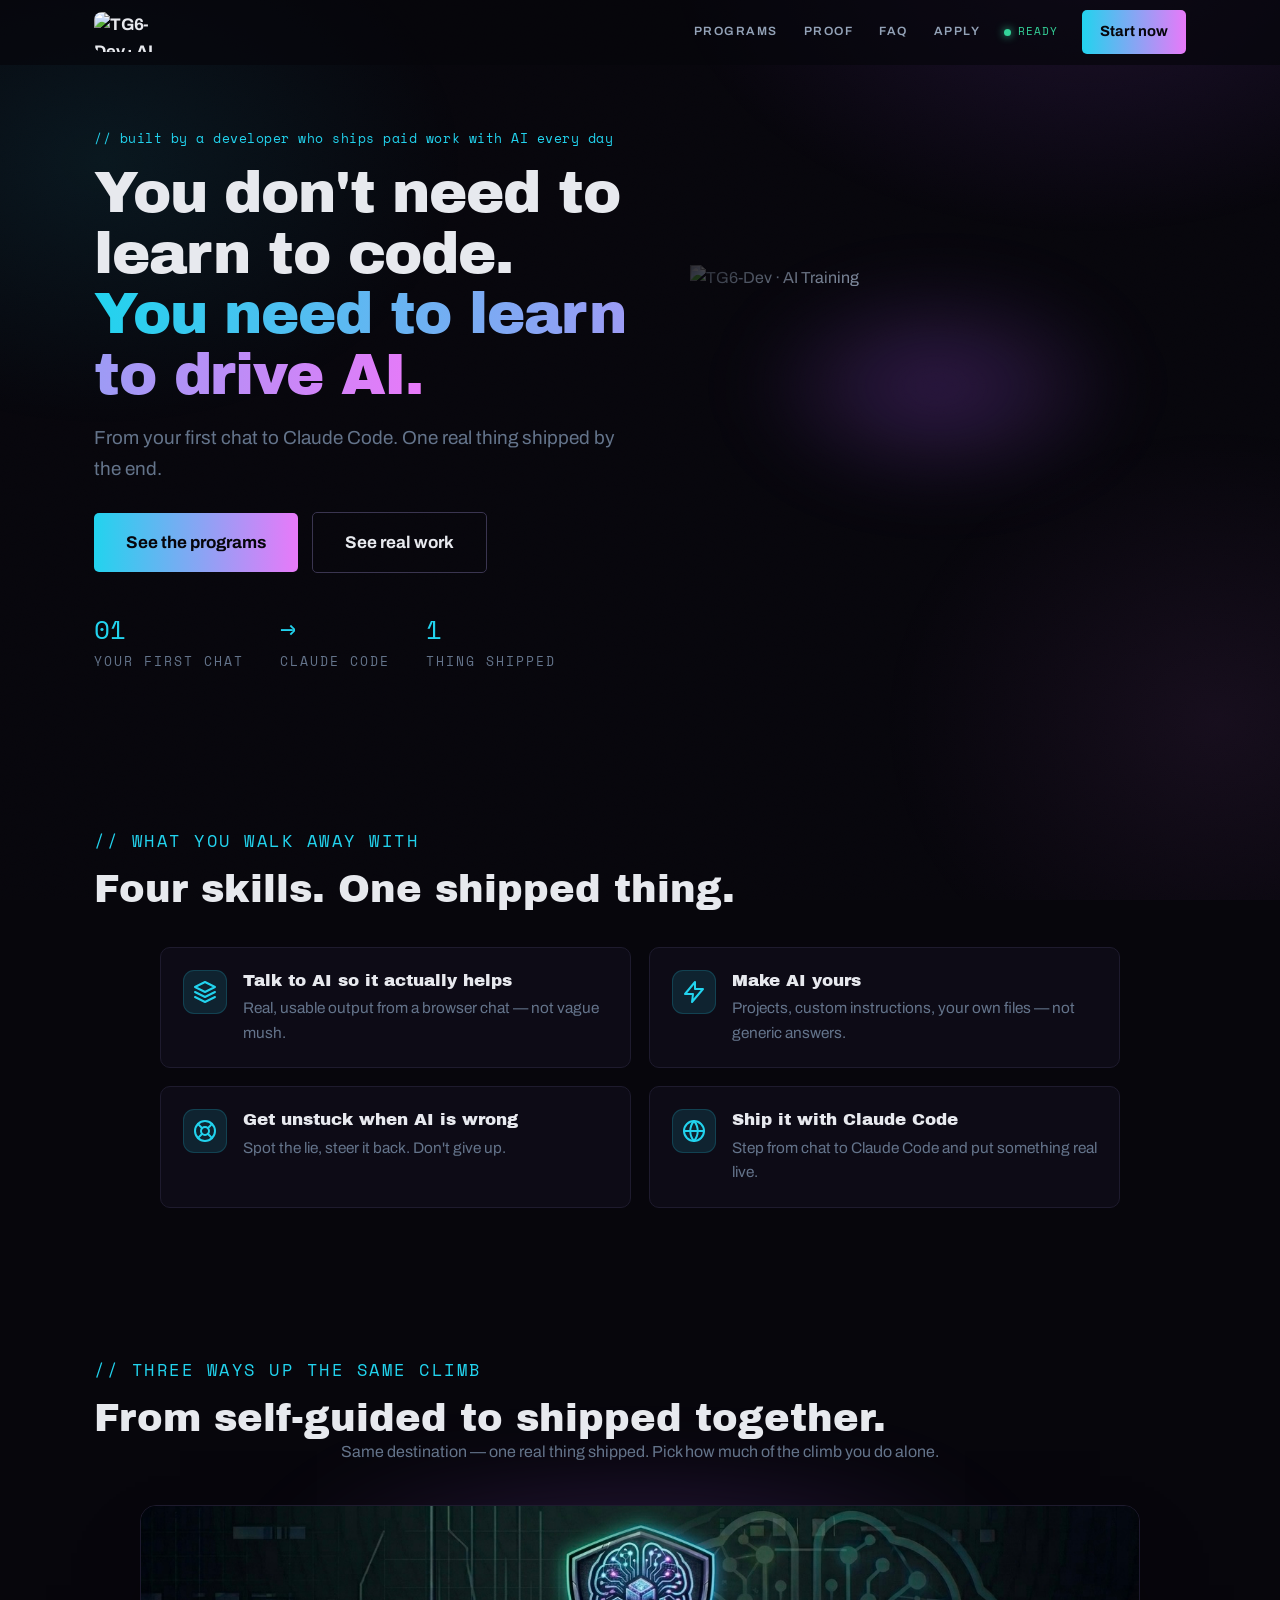
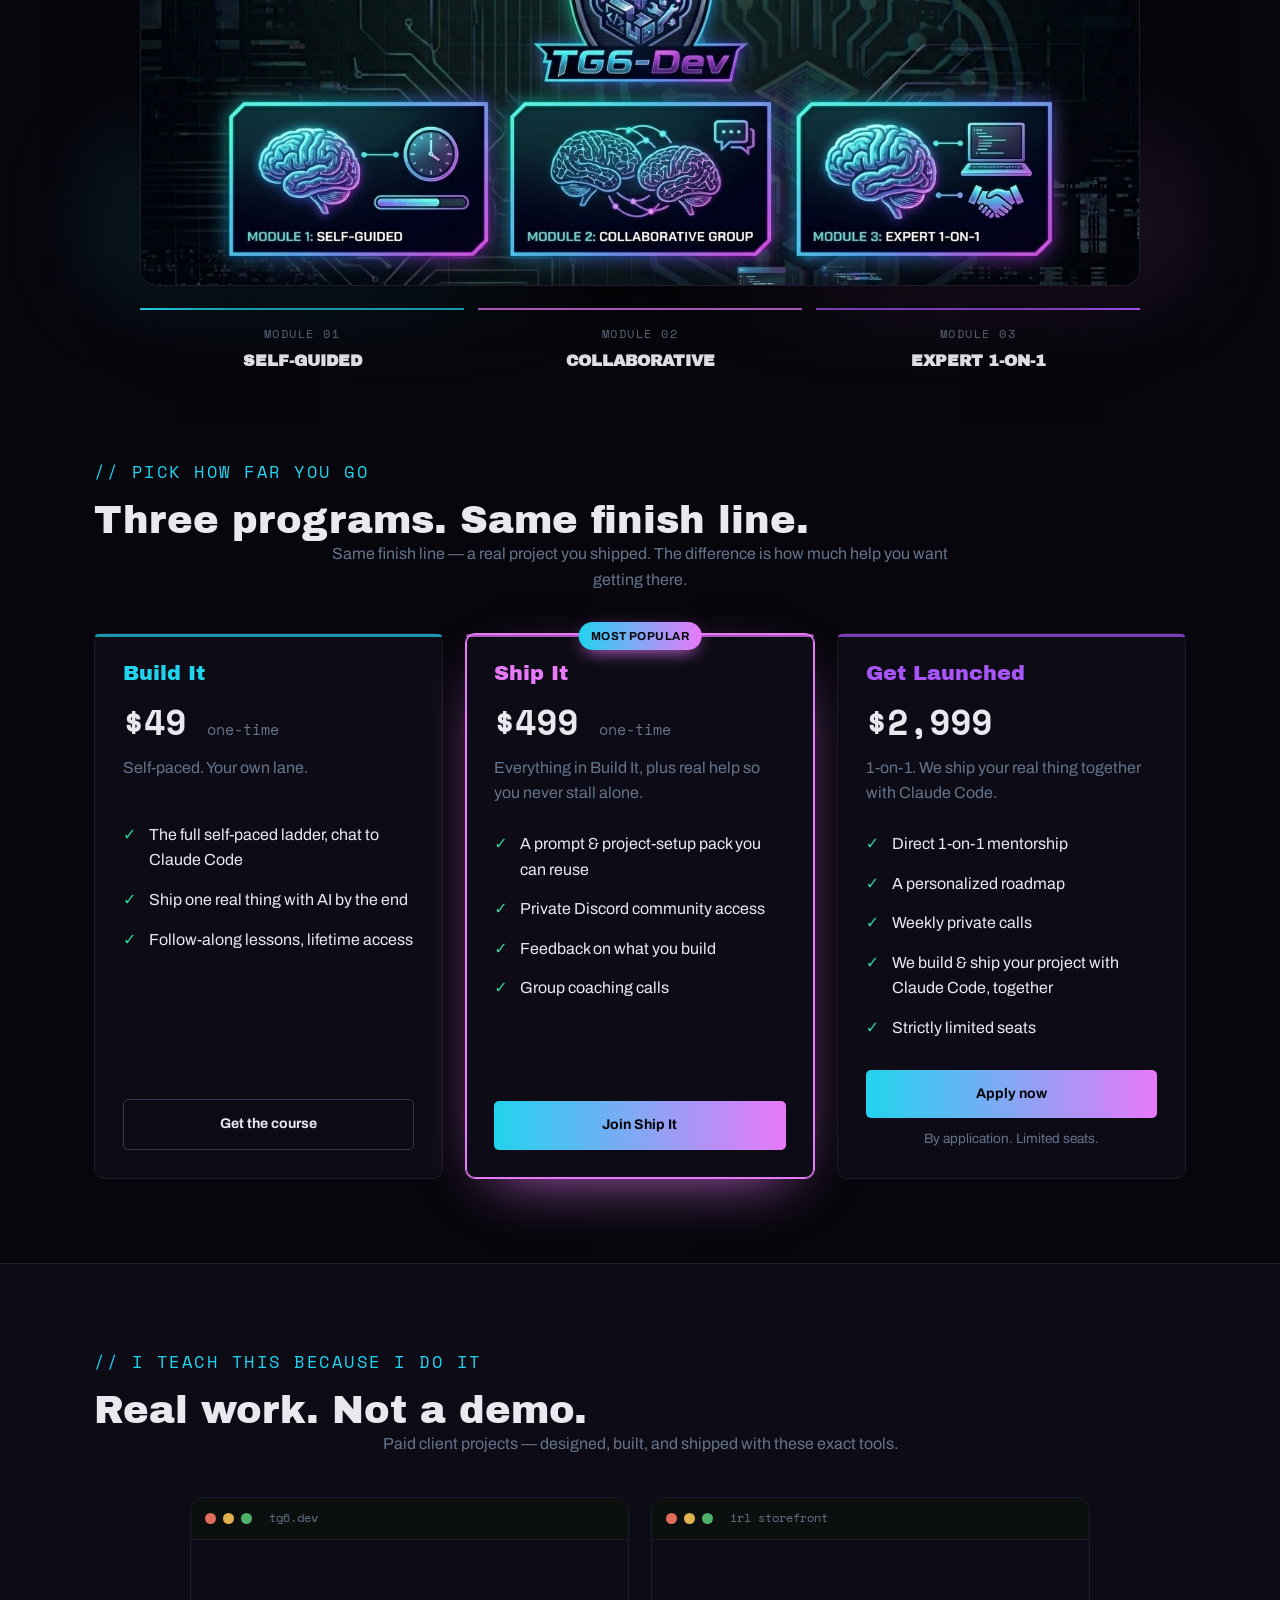
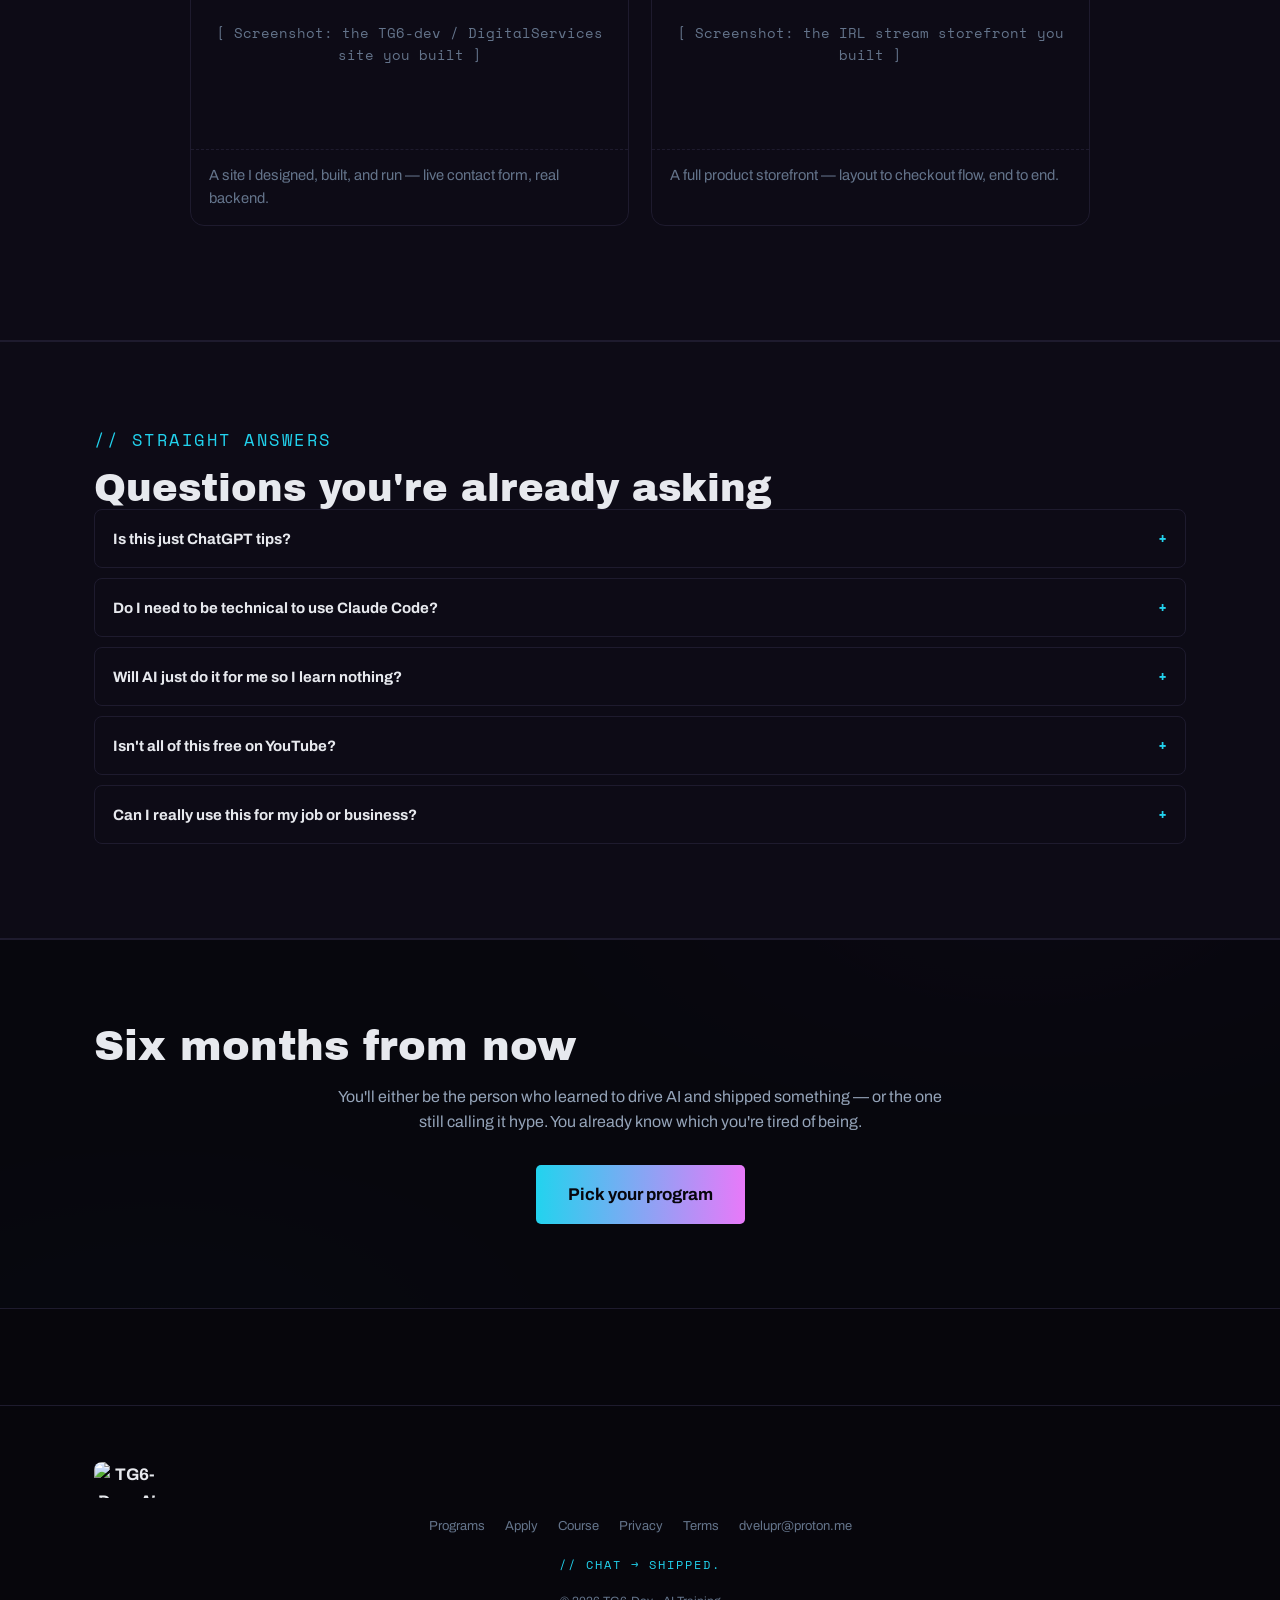
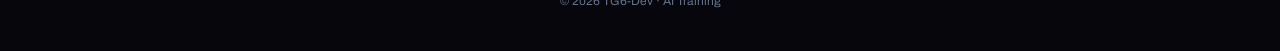
==== commit d4aedf3e: "feat(landing): align UI to brand crest, add three-paths band, port gold-standard nav - Retone palett" ====
--- a/index.html
+++ b/index.html
@@ -3,16 +3,46 @@
 <head>
   <meta charset="UTF-8" />
   <meta name="viewport" content="width=device-width, initial-scale=1.0" />
-  <title>Zero to Shipping | Learn to Drive AI, from Chat to Claude Code</title>
+  <title>TG6-Dev · AI Training | Learn to Drive AI, from Chat to Claude Code</title>
   <meta name="description" content="A developer who ships paid client work with AI teaches you to drive it — from your first browser chat to building and shipping real things with Claude Code. Three programs, self-paced to 1-on-1." />
   <meta name="robots" content="index, follow" />
   <meta name="theme-color" content="#07060c" />
+
+  <!-- Canonical + social. REPLACE_WITH_DOMAIN is swapped at go-live (see README). -->
+  <link rel="canonical" href="https://REPLACE_WITH_DOMAIN/" />
+  <meta property="og:type" content="website" />
+  <meta property="og:site_name" content="TG6-Dev · AI Training" />
+  <meta property="og:title" content="TG6-Dev · AI Training — Learn to drive AI, from chat to Claude Code" />
+  <meta property="og:description" content="You don't need to learn to code. You need to learn to drive AI. From your first browser chat to shipping one real thing with Claude Code." />
+  <meta property="og:url" content="https://REPLACE_WITH_DOMAIN/" />
+  <meta property="og:image" content="https://REPLACE_WITH_DOMAIN/assets/IMG_4449.png" />
+  <meta property="og:image:width" content="1376" />
+  <meta property="og:image:height" content="768" />
+  <meta name="twitter:card" content="summary_large_image" />
+  <meta name="twitter:title" content="TG6-Dev · AI Training — Learn to drive AI, from chat to Claude Code" />
+  <meta name="twitter:description" content="From your first browser chat to shipping one real thing with Claude Code. Three programs, self-paced to 1-on-1." />
+  <meta name="twitter:image" content="https://REPLACE_WITH_DOMAIN/assets/IMG_4449.png" />
   <link rel="preconnect" href="https://fonts.googleapis.com" />
   <link rel="preconnect" href="https://fonts.gstatic.com" crossorigin />
   <link rel="stylesheet" href="https://fonts.googleapis.com/css2?family=Archivo+Black&family=Archivo:wght@400;500;600&family=Space+Mono:wght@400;700&display=swap" />
   <link rel="stylesheet" href="styles.css" />
   <link rel="icon" type="image/svg+xml" href="favicon.svg" />
   <noscript><style>.reveal{opacity:1 !important;transform:none !important}</style></noscript>
+
+  <script type="application/ld+json">
+  {
+    "@context": "https://schema.org",
+    "@type": "Course",
+    "name": "TG6-Dev · AI Training",
+    "description": "Learn to drive AI — from your first browser chat to building and shipping one real thing with Claude Code.",
+    "provider": { "@type": "Organization", "name": "TG6-Dev", "url": "https://REPLACE_WITH_DOMAIN/" },
+    "offers": [
+      { "@type": "Offer", "name": "Build It", "price": "49", "priceCurrency": "USD", "category": "Self-paced" },
+      { "@type": "Offer", "name": "Ship It", "price": "499", "priceCurrency": "USD", "category": "Cohort + community" },
+      { "@type": "Offer", "name": "Get Launched", "price": "2999", "priceCurrency": "USD", "category": "1-on-1, application-based" }
+    ]
+  }
+  </script>
 </head>
 <body>
 
@@ -32,22 +62,38 @@
 
   <nav class="nav">
     <div class="wrap">
-      <a class="logo" href="#top" aria-label="Zero to Shipping home">
-        <img src="assets/logo.svg" width="28" height="28" alt="" />
-        <span>Zero to <b>Shipping</b></span>
+      <a class="logo" href="#top" aria-label="TG6-Dev AI Training home">
+        <img src="assets/logo.png" width="73" height="40" alt="TG6-Dev · AI Training" />
       </a>
-      <span class="status-dot">● READY</span>
+      <div class="nav-links">
+        <a href="#programs">Programs</a>
+        <a href="#proof">Proof</a>
+        <a href="#faq">FAQ</a>
+        <a href="apply.html">Apply</a>
+      </div>
+      <span class="status-dot">READY</span>
       <a class="btn btn-accent nav-cta" href="#pricing">Start now</a>
+      <button class="nav-toggle" id="navToggle" aria-label="Open menu" aria-expanded="false" aria-controls="mobileMenu">
+        <span></span><span></span><span></span>
+      </button>
     </div>
   </nav>
+  <div class="mobile-menu" id="mobileMenu" aria-hidden="true">
+    <a href="#programs">Programs</a>
+    <a href="#proof">Proof</a>
+    <a href="#faq">FAQ</a>
+    <a href="apply.html">Apply</a>
+    <a href="course/index.html">Course</a>
+    <a class="btn btn-accent" href="#pricing">Start now</a>
+  </div>
 
   <header class="hero-split" id="top">
     <div class="wrap">
       <div class="grid">
-        <div class="hero-copy reveal">
+        <div class="reveal">
           <p class="eyebrow">// built by a developer who ships paid work with AI every day</p>
           <h1 class="glitch">You don't need to learn to code. <span class="accent">You need to learn to drive AI.</span></h1>
-          <p>From your first chat to Claude Code. One real thing shipped by the end.</p>
+          <p class="lede">From your first chat to Claude Code. One real thing shipped by the end.</p>
           <div class="hero-actions">
             <a class="btn btn-accent btn-lg" href="#pricing">See the programs</a>
             <a class="btn btn-ghost btn-lg" href="#proof">See real work</a>
@@ -58,23 +104,13 @@
             <div><dt>1</dt><dd>THING SHIPPED</dd></div>
           </dl>
         </div>
-        <div class="hero-art reveal">
-          <img src="assets/hero-dev.webp" width="640" height="360" alt="A person working with an AI assistant on a dark workstation lit by green terminal screens" fetchpriority="high" />
+        <div class="hero-art blend reveal">
+          <!-- Featuring the official TG6-Dev logo, blended into the hero background. -->
+          <img src="assets/logo.png" width="640" height="349" alt="TG6-Dev · AI Training" fetchpriority="high" />
         </div>
       </div>
     </div>
   </header>
-
-  <section class="section alt">
-    <div class="wrap">
-      <span class="kicker">// THE AI GAP</span>
-      <h2 class="reveal">Why most people stall</h2>
-      <p class="reveal">You have AI. So does everyone.</p>
-      <p class="reveal">You got mush and decided it was hype.</p>
-      <p class="reveal">It wasn't. Nobody showed you how to drive it.</p>
-      <p class="reveal">The people who pull ahead won't code — they'll make AI do the work.</p>
-    </div>
-  </section>
 
   <section class="section">
     <div class="wrap">
@@ -101,15 +137,19 @@
     </div>
   </section>
 
-  <section class="section lineup" id="finder">
-    <div class="wrap">
-      <span class="kicker">// SIGNAL CHECK · WHERE ARE YOU NOW?</span>
-      <div class="finder-tiles" role="group" aria-label="Where are you now?">
-        <button type="button" class="finder-tile" data-level="never">NEVER USED AI</button>
-        <button type="button" class="finder-tile" data-level="chat">I USE CHAT</button>
-        <button type="button" class="finder-tile" data-level="ship">READY TO SHIP</button>
-      </div>
-      <p class="finder-line mono" aria-live="polite"></p>
+  <section class="section paths" id="programs">
+    <div class="wrap">
+      <span class="kicker">// THREE WAYS UP THE SAME CLIMB</span>
+      <h2 class="reveal">From self-guided to shipped together.</h2>
+      <p class="sub reveal">Same destination — one real thing shipped. Pick how much of the climb you do alone.</p>
+      <figure class="paths-figure reveal">
+        <img src="assets/IMG_4451.jpeg" width="1407" height="535" alt="TG6-Dev AI Training — three learning paths: self-guided, collaborative group, and expert one-on-one" loading="lazy" />
+      </figure>
+      <div class="paths-legend reveal">
+        <div>Module 01<b>Self-Guided</b></div>
+        <div>Module 02<b>Collaborative</b></div>
+        <div>Module 03<b>Expert 1-on-1</b></div>
+      </div>
     </div>
   </section>
 
@@ -186,19 +226,9 @@
     </div>
   </section>
 
-  <section class="section">
-    <div class="wrap">
-      <h2 class="reveal">Founding students</h2>
-      <div class="founding reveal">
-        <p>I'm taking my first small group of founding students at a lower price, with more of my time. In exchange, you let me document what you build and say so on the record if you're happy.</p>
-        <p>That's the trade. More help, lower price — you get a real result, I get case studies.</p>
-        <p>Founding seats are limited, and the price goes up once they're gone.</p>
-      </div>
-    </div>
-  </section>
-
-  <section class="section alt">
-    <div class="wrap">
+  <section class="section alt" id="faq">
+    <div class="wrap">
+      <span class="kicker">// STRAIGHT ANSWERS</span>
       <h2 class="reveal">Questions you're already asking</h2>
       <details class="qa reveal">
         <summary>Is this just ChatGPT tips?</summary>
@@ -224,17 +254,32 @@
   </section>
 
   <section class="section cta-band">
-    <img class="bgimg" src="assets/ship-rocket.webp" alt="" aria-hidden="true" loading="lazy" />
+    <!-- ASSET SPOT: drop a background image at assets/ship-rocket.webp, then restore the <img> below. -->
+    <!-- <img class="bgimg" src="assets/ship-rocket.webp" alt="" aria-hidden="true" loading="lazy" /> -->
     <div class="scrim"></div>
-    <div class="wrap cta-center">
+    <div class="wrap">
       <h2 class="reveal">Six months from now</h2>
       <p class="reveal">You'll either be the person who learned to drive AI and shipped something — or the one still calling it hype. You already know which you're tired of being.</p>
       <div class="cta-center reveal"><a class="btn btn-accent btn-lg" href="#pricing">Pick your program</a></div>
     </div>
   </section>
 
-  <footer class="foot">
-    <div class="wrap">Zero to Shipping &middot; a TG6 program &middot; <a class="accent" href="mailto:dvelupr@proton.me">dvelupr@proton.me</a></div>
+  <footer class="footer">
+    <div class="wrap footer-inner">
+      <a class="logo" href="#top" aria-label="TG6-Dev AI Training home">
+        <img src="assets/logo.png" width="73" height="40" alt="TG6-Dev · AI Training" />
+      </a>
+      <nav class="footer-links" aria-label="Footer">
+        <a href="#pricing">Programs</a>
+        <a href="apply.html">Apply</a>
+        <a href="course/index.html">Course</a>
+        <a href="privacy.html">Privacy</a>
+        <a href="terms.html">Terms</a>
+        <a href="mailto:dvelupr@proton.me">dvelupr@proton.me</a>
+      </nav>
+      <p class="footer-tag mono">// CHAT → SHIPPED.</p>
+      <p class="footer-copy">© <span id="yr">2026</span> TG6-Dev · AI Training</p>
+    </div>
   </footer>
 
   <script>
@@ -260,6 +305,33 @@
     });
 
     // ── Scroll reveal (respects reduced-motion via CSS) ────────────────
+    // ── Footer year ────────────────────────────────────────────────────
+    const yr = document.getElementById("yr");
+    if (yr) yr.textContent = new Date().getFullYear();
+
+    // ── Mobile menu ────────────────────────────────────────────────────
+    const navToggle = document.getElementById("navToggle");
+    const mobileMenu = document.getElementById("mobileMenu");
+    if (navToggle && mobileMenu) {
+      const setMenu = (open) => {
+        mobileMenu.classList.toggle("open", open);
+        navToggle.setAttribute("aria-expanded", String(open));
+        mobileMenu.setAttribute("aria-hidden", String(!open));
+        document.body.style.overflow = open ? "hidden" : "";
+      };
+      navToggle.addEventListener("click", () => setMenu(!mobileMenu.classList.contains("open")));
+      mobileMenu.querySelectorAll("a").forEach((a) => a.addEventListener("click", () => setMenu(false)));
+      window.addEventListener("keydown", (e) => { if (e.key === "Escape") setMenu(false); });
+    }
+
+    // ── Nav blur on scroll ─────────────────────────────────────────────
+    const navEl = document.querySelector(".nav");
+    if (navEl) {
+      const onScroll = () => navEl.classList.toggle("scrolled", window.scrollY > 8);
+      onScroll();
+      window.addEventListener("scroll", onScroll, { passive: true });
+    }
+
     const reduce = window.matchMedia("(prefers-reduced-motion: reduce)").matches;
     const items = document.querySelectorAll(".reveal");
     if (reduce || !("IntersectionObserver" in window)) {
@@ -272,28 +344,6 @@
       }, { threshold: 0.12 });
       items.forEach((el) => io.observe(el));
     }
-
-    // ── Signal Check finder ────────────────────────────────────────────
-    const REC = {
-      never: { tier: "1", line: "→ START AT BUILD IT — the full self-paced ladder, chat to Claude Code." },
-      chat:  { tier: "2", line: "→ SHIP IT FITS — chat habits + real help so you never stall alone." },
-      ship:  { tier: "3", line: "→ GET LAUNCHED — 1-on-1, we ship your real thing together." }
-    };
-    const tilesWrap = document.querySelector(".finder-tiles");
-    const lineEl = document.querySelector(".finder-line");
-    const tiersWrap = document.querySelector(".tiers");
-    if (tilesWrap && tiersWrap) {
-      tilesWrap.addEventListener("click", (e) => {
-        const btn = e.target.closest(".finder-tile");
-        if (!btn) return;
-        const rec = REC[btn.getAttribute("data-level")];
-        tilesWrap.querySelectorAll(".finder-tile").forEach((t) => t.classList.toggle("is-active", t === btn));
-        lineEl.innerHTML = rec.line + '<span class="caret">_</span>';
-        tiersWrap.classList.add("has-pick");
-        tiersWrap.querySelectorAll(".tier").forEach((c) =>
-          c.classList.toggle("is-rec", c.getAttribute("data-tier") === rec.tier));
-      });
-    }
   </script>
 </body>
 </html>
--- a/styles.css
+++ b/styles.css
@@ -0,0 +1,331 @@
+/* ============ Zero-to-Shipping — glitch editorial + telemetry design system ============ */
+
+/* 1. TOKENS + BASE */
+:root {
+  --bg:#07060c; --panel:#0d0b16; --line:#1e1b2e;
+  --cyan:#22d3ee; --magenta:#e879f9; --purple:#a855f7;
+  --accent:#22d3ee;          /* primary brand accent = crest cyan */
+  --ok:#34d399;              /* success / "ready / shipped / you get this" */
+  --ink:#e7e9ee; --text:#e7e9ee; --body:#94a3b8; --muted:#64748b;
+  --grad:linear-gradient(90deg,var(--cyan),var(--magenta));        /* wordmark gradient */
+  --grad-aurora:linear-gradient(90deg,var(--purple),var(--cyan),var(--magenta));
+  --font:"Archivo",system-ui,sans-serif; --font-body:"Archivo",system-ui,sans-serif;
+  --font-display:"Archivo Black",sans-serif; --mono:"Space Mono",ui-monospace,monospace;
+  --radius:10px; --max:1140px; --wrap:1140px;
+}
+*,*::before,*::after{box-sizing:border-box;margin:0;padding:0}
+html{scroll-behavior:smooth}
+body{background:var(--bg);color:var(--body);font-family:var(--font);font-size:16px;line-height:1.6;-webkit-font-smoothing:antialiased;overflow-x:hidden}
+img{max-width:100%;display:block}
+a{color:var(--cyan);text-decoration:none}
+a:focus-visible,button:focus-visible,input:focus-visible{outline:2px solid var(--cyan);outline-offset:3px}
+h1,h2,h3{font-family:var(--font-display);color:var(--text);line-height:1.1;font-weight:400}
+h1{font-size:clamp(2.4rem,6vw,4.2rem)}
+h2{font-size:clamp(1.6rem,3.5vw,2.4rem)}
+h3{font-size:1.15rem}
+.wrap{max-width:var(--max);margin:0 auto;padding:0 24px}
+.section{padding:84px 0;position:relative}
+.section h2{text-align:left}
+.section.alt{background:var(--panel);border-top:1px solid var(--line);border-bottom:1px solid var(--line)}
+
+/* 2. ATMOSPHERE — grain + glow overlays */
+.grain,.glow{position:fixed;inset:0;pointer-events:none;z-index:1}
+.grain{
+  opacity:.05;mix-blend-mode:overlay;
+  background-image:url("data:image/svg+xml,%3Csvg xmlns='http://www.w3.org/2000/svg' width='160' height='160'%3E%3Cfilter id='n'%3E%3CfeTurbulence type='fractalNoise' baseFrequency='0.9' numOctaves='2'/%3E%3C/filter%3E%3Crect width='160' height='160' filter='url(%23n)' opacity='0.7'/%3E%3C/svg%3E");
+}
+.glow{
+  background:
+    radial-gradient(600px 400px at 85% -5%,#a855f724,transparent 70%),
+    radial-gradient(520px 380px at 8% 18%,#22d3ee16,transparent 70%),
+    radial-gradient(480px 420px at 95% 80%,#e879f912,transparent 70%);
+}
+main,header,footer{position:relative;z-index:2}
+
+/* 3. SCANLINE DIVIDER */
+.scanline{height:1px;background:var(--line);position:relative;overflow:visible}
+.scanline::after{
+  content:"";position:absolute;top:0;left:0;width:120px;height:1px;
+  background:var(--grad);animation:scan 6s linear infinite;
+}
+@keyframes scan{from{left:-120px}to{left:100%}}
+
+/* 4. REVEAL */
+.reveal{opacity:0;transform:translateY(22px);transition:opacity .7s ease,transform .7s ease}
+.reveal.in{opacity:1;transform:none}
+
+/* 5. GLITCH TICK */
+@keyframes glitch-tick{
+  0%,94%,100%{text-shadow:none;transform:none}
+  95%{text-shadow:-2px 0 var(--magenta),2px 0 var(--cyan);transform:translateX(1px)}
+  97%{text-shadow:2px 0 var(--magenta),-2px 0 var(--cyan);transform:translateX(-1px)}
+}
+.glitch{animation:glitch-tick 8s infinite}
+
+/* 6. REDUCED MOTION — everything inert */
+@media(prefers-reduced-motion:reduce){
+  html{scroll-behavior:auto}
+  .reveal{opacity:1;transform:none;transition:none}
+  .glitch,.scanline::after{animation:none!important}
+  *{transition-duration:.01ms!important}
+}
+
+/* ============ UTILITIES ============ */
+.kicker{
+  font-family:var(--mono);font-size:17px;letter-spacing:2.5px;
+  text-transform:uppercase;color:var(--accent);margin-bottom:14px;display:block;
+}
+.mono{font-family:var(--mono)}
+.status-dot{font-family:var(--mono);font-size:11px;color:var(--ok);letter-spacing:1px}
+.status-dot::before{content:"";display:inline-block;width:7px;height:7px;border-radius:50%;background:var(--ok);margin-right:7px;vertical-align:middle;box-shadow:0 0 8px var(--ok);animation:pulse-dot 2.4s ease-in-out infinite}
+@keyframes pulse-dot{0%,100%{opacity:1}50%{opacity:.35}}
+.accent{background:var(--grad);-webkit-background-clip:text;background-clip:text;color:transparent}
+.eyebrow{font-family:var(--mono);font-size:.8rem;letter-spacing:.04em;color:var(--cyan);margin:0 0 14px;display:block}
+
+/* ============ BUTTONS ============ */
+.btn{
+  display:inline-block;font-family:var(--font-body);font-weight:700;font-size:14px;
+  padding:13px 26px;border-radius:5px;border:0;cursor:pointer;
+  background:var(--grad);color:#07060c;transition:transform .15s,box-shadow .15s;
+}
+.btn:hover{transform:translateY(-2px);box-shadow:0 8px 28px -6px #22d3ee66}
+.btn-accent{background:var(--grad);color:#07060c;border:0}
+.btn-accent:hover{box-shadow:0 14px 34px -10px #e879f988,0 6px 18px -8px #22d3ee88}
+.btn-ghost{background:none;border:1px solid #3a3550;color:var(--text)}
+.btn-ghost:hover{border-color:var(--cyan);box-shadow:0 0 0 1px #22d3ee44}
+.btn-lg{font-size:17px;padding:16px 32px}
+.btn:focus-visible{outline:3px solid var(--accent);outline-offset:3px}
+
+/* ============ NAV ============ */
+.nav{
+  position:sticky;top:0;z-index:50;
+  background:#07060cb3;backdrop-filter:blur(0px);
+  transition:backdrop-filter .2s,background .2s;
+  border-bottom:1px solid transparent;
+}
+.nav.scrolled{backdrop-filter:blur(14px);background:#07060ce6;border-bottom-color:var(--line)}
+.nav .wrap{display:flex;align-items:center;gap:24px;height:64px}
+.logo{display:flex;align-items:center;gap:10px;color:var(--ink);font-weight:700;font-size:1.05rem;letter-spacing:-.01em;margin-right:auto}
+.logo img{display:block;height:40px;width:auto;border-radius:8px}
+.foot .logo img,.footer .logo img{height:36px}
+.logo svg{display:block}
+.logo b{color:var(--accent)}
+.nav-links{display:flex;gap:26px}
+.nav-links a{color:var(--body);font-size:12px;font-weight:600;letter-spacing:1.5px;text-transform:uppercase;transition:color .15s}
+.nav-links a:hover{color:var(--text)}
+.nav-cta{font-size:.92rem;padding:10px 18px}
+.nav-toggle{display:none;background:none;border:0;cursor:pointer;flex-direction:column;gap:5px;padding:6px}
+.nav-toggle span{width:22px;height:2px;background:var(--text);display:block;transition:transform .2s,opacity .2s}
+.nav-toggle[aria-expanded="true"] span:nth-child(1){transform:translateY(7px) rotate(45deg)}
+.nav-toggle[aria-expanded="true"] span:nth-child(2){opacity:0}
+.nav-toggle[aria-expanded="true"] span:nth-child(3){transform:translateY(-7px) rotate(-45deg)}
+.mobile-menu{display:none}
+@media(max-width:820px){
+  .nav-links,.nav .status-dot,.nav-cta{display:none}
+  .nav-toggle{display:flex}
+  .mobile-menu{display:none;position:fixed;inset:0;top:64px;z-index:49;background:#07060cfa;backdrop-filter:blur(8px);padding:40px 28px;flex-direction:column;gap:8px}
+  .mobile-menu.open{display:flex}
+  .mobile-menu a{color:var(--text);font-size:22px;font-family:var(--font-display);padding:10px 0;border-bottom:1px solid var(--line)}
+  .mobile-menu a:last-child{border-bottom:0}
+  .mobile-menu .btn{margin-top:18px;text-align:center;font-size:18px;padding:15px}
+}
+
+/* ============ FOOTER ============ */
+.footer{border-top:1px solid var(--line);padding:56px 0 40px;margin-top:96px}
+.foot{padding:40px 0;text-align:center;color:var(--muted);border-top:1px solid var(--line);margin-top:40px}
+.footer-inner{display:flex;flex-direction:column;align-items:center;gap:18px;text-align:center}
+.footer-links{display:flex;gap:20px;flex-wrap:wrap;justify-content:center}
+.footer-links a{color:var(--muted);font-size:13px}
+.footer-links a:hover{color:var(--text)}
+.footer-tag{font-family:var(--mono);font-size:12px;color:var(--accent);letter-spacing:2px}
+.footer-copy{font-size:12px;color:var(--muted)}
+
+/* ============ HERO SPLIT ============ */
+.hero-split{padding:64px 0 72px}
+.hero-split .grid{display:grid;gap:40px;grid-template-columns:1fr;align-items:center}
+@media(min-width:900px){.hero-split .grid{grid-template-columns:1.05fr .95fr;gap:48px}}
+.hero-split h1{font-size:clamp(2.1rem,5.2vw,3.6rem);line-height:1.05;letter-spacing:-.02em;margin:0 0 18px}
+.hero-split p.lede{font-size:1.18rem;color:var(--muted);max-width:560px;margin:0 0 28px}
+.hero-actions{display:flex;flex-wrap:wrap;gap:14px;align-items:center}
+.hero-art{position:relative}
+.hero-art img{width:100%;height:auto;display:block;border-radius:18px;border:1px solid var(--line);box-shadow:0 30px 80px -30px rgba(0,0,0,.8)}
+.hero-art::after{content:"";position:absolute;inset:-2px;border-radius:20px;background:radial-gradient(60% 60% at 70% 30%,rgba(168,85,247,.26),transparent 70%);z-index:-1;filter:blur(20px)}
+/* blended hero logo: drop the framed-card look, feather the edges, melt the
+   logo's dark background into the page so only the neon crest + wordmark read */
+.hero-art.blend img{border:0;border-radius:0;box-shadow:none;background:transparent;mix-blend-mode:screen;
+  -webkit-mask-image:radial-gradient(72% 78% at 50% 48%,#000 52%,transparent 100%);
+  mask-image:radial-gradient(72% 78% at 50% 48%,#000 52%,transparent 100%);
+  animation:hero-float 9s ease-in-out infinite}
+@keyframes hero-float{0%,100%{transform:translateY(0)}50%{transform:translateY(-12px)}}
+@media(prefers-reduced-motion:reduce){.hero-art.blend img{animation:none}}
+.hero-art.blend::after{background:radial-gradient(55% 55% at 50% 45%,rgba(168,85,247,.28),transparent 70%);filter:blur(34px);animation:aura-pulse 7s ease-in-out infinite}
+@keyframes aura-pulse{0%,100%{opacity:.85;transform:scale(1)}50%{opacity:1;transform:scale(1.06)}}
+.art-ph{display:flex;align-items:center;justify-content:center;min-height:300px;border:1px dashed var(--line);border-radius:18px;background:var(--panel);color:var(--muted);font-size:.8rem;letter-spacing:1px;text-align:center;line-height:1.7;padding:24px}
+.hero-stats{display:flex;gap:36px;margin-top:36px}
+.hero-stats dt{font-family:var(--mono);font-size:26px;color:var(--accent)}
+.hero-stats dd{font-size:13px;color:var(--muted);letter-spacing:2px}
+.trust{display:flex;flex-wrap:wrap;gap:18px;margin-top:26px;color:var(--muted);font-size:.9rem}
+.trust span{display:flex;align-items:center;gap:7px}
+.trust svg{color:var(--accent);flex:none}
+
+/* ============ ICONS ============ */
+.ico{width:22px;height:22px;stroke:currentColor;fill:none;stroke-width:2;stroke-linecap:round;stroke-linejoin:round}
+
+/* ============ FEATURE CARDS ============ */
+.feature-grid{display:grid;gap:18px;grid-template-columns:1fr;max-width:960px;margin:36px auto 0}
+@media(min-width:680px){.feature-grid{grid-template-columns:1fr 1fr}}
+.feature{display:flex;gap:16px;background:var(--panel);border:1px solid var(--line);border-radius:var(--radius);padding:22px;transition:border-color .15s ease,transform .15s ease}
+.feature:hover{border-color:var(--accent);transform:translateY(-3px)}
+.badge-ico{flex:none;width:44px;height:44px;border-radius:11px;display:grid;place-items:center;background:rgba(34,211,238,.12);color:var(--cyan);border:1px solid rgba(34,211,238,.18)}
+.feature:hover .badge-ico{background:rgba(232,121,249,.14);color:var(--magenta);border-color:rgba(232,121,249,.25)}
+.badge-ico .ico{width:24px;height:24px}
+.feature h3{margin:2px 0 6px;font-size:1.05rem}
+.feature p{margin:0;color:var(--muted);font-size:.96rem}
+
+/* ============ FINDER (Signal Check) ============ */
+.lineup .kicker{text-align:center;margin-bottom:22px}
+.finder-tiles{display:flex;gap:16px;flex-wrap:wrap;justify-content:center;margin-bottom:18px}
+.finder-tile{
+  font-family:var(--mono);font-size:18px;letter-spacing:2px;cursor:pointer;
+  padding:16px 32px;border-radius:5px;background:none;color:var(--body);
+  border:1px solid #475569;transition:border-color .15s,color .15s;
+}
+.finder-tile:hover{border-color:var(--cyan);color:var(--text)}
+.finder-tile.is-active{border-color:var(--cyan);color:var(--cyan);box-shadow:0 0 0 1px #22d3ee44}
+.finder-line{min-height:30px;font-size:16px;text-align:center;color:var(--ok);margin-bottom:28px}
+.finder-line .caret{animation:blink 1s steps(1) infinite}
+@keyframes blink{50%{opacity:0}}
+.lineup.has-pick{}
+@media(max-width:600px){
+  .finder-tiles{flex-wrap:nowrap;gap:8px}
+  .finder-tile{
+    flex:1 1 0;min-width:0;text-align:center;white-space:nowrap;
+    padding:14px 4px;letter-spacing:.5px;
+    font-size:clamp(11px,3vw,18px);
+  }
+}
+@media(max-width:360px){
+  .finder-tiles{gap:6px}
+  .finder-tile{padding:13px 2px;letter-spacing:0;font-size:clamp(10px,3.2vw,14px)}
+}
+
+/* ============ PATHS BAND (the three-module crest visual) ============ */
+.paths{padding:64px 0 0}
+.paths-figure{position:relative;margin:0 auto;max-width:1000px}
+.paths-figure img{width:100%;height:auto;border-radius:16px;border:1px solid var(--line);box-shadow:0 40px 90px -40px rgba(0,0,0,.9)}
+.paths-figure::after{content:"";position:absolute;inset:-6%;z-index:-1;border-radius:24px;filter:blur(40px);
+  background:radial-gradient(50% 60% at 50% 30%,rgba(168,85,247,.30),transparent 70%),radial-gradient(40% 50% at 20% 80%,rgba(34,211,238,.22),transparent 70%),radial-gradient(40% 50% at 80% 80%,rgba(232,121,249,.22),transparent 70%)}
+.paths-legend{display:grid;grid-template-columns:repeat(3,1fr);gap:14px;max-width:1000px;margin:22px auto 0}
+.paths-legend div{text-align:center;font-family:var(--mono);font-size:.78rem;letter-spacing:1.5px;color:var(--muted);padding-top:14px;border-top:2px solid var(--pc,var(--cyan));text-transform:uppercase}
+.paths-legend div:nth-child(1){--pc:var(--cyan)}
+.paths-legend div:nth-child(2){--pc:var(--magenta)}
+.paths-legend div:nth-child(3){--pc:var(--purple)}
+.paths-legend b{display:block;font-family:var(--font-display);font-size:1rem;color:var(--text);letter-spacing:0;margin-top:4px}
+@media(max-width:560px){.paths-legend{gap:8px}.paths-legend div{font-size:.62rem}.paths-legend b{font-size:.82rem}}
+
+/* ============ PRICING TIERS ============ */
+.tiers{display:grid;gap:22px;grid-template-columns:1fr;align-items:stretch}
+@media(min-width:860px){.tiers{grid-template-columns:repeat(3,1fr)}}
+.tier{
+  background:var(--panel);border:1px solid var(--line);border-radius:var(--radius);
+  padding:28px;display:flex;flex-direction:column;
+  position:relative;transition:transform .15s,border-color .15s,box-shadow .15s;
+}
+.tier::before{content:"";position:absolute;inset:0 0 auto 0;height:3px;border-radius:var(--radius) var(--radius) 0 0;background:var(--tac,var(--cyan));opacity:.7}
+.tier:hover{transform:translateY(-4px);border-color:var(--tac,var(--cyan));box-shadow:0 14px 40px -18px var(--tac,var(--cyan))}
+.tier[data-tier="1"]{--tac:var(--cyan)}
+.tier[data-tier="2"]{--tac:var(--magenta)}
+.tier[data-tier="3"]{--tac:var(--purple)}
+.tier h3{margin:0 0 4px;font-size:1.3rem;color:var(--tac,var(--text))}
+.tier.featured{border-color:var(--magenta);box-shadow:0 0 0 1px var(--magenta) inset,0 20px 60px -30px var(--magenta)}
+.tier.is-rec{border-color:var(--ok);box-shadow:0 0 0 1px var(--ok),0 10px 40px #34d3992c}
+.tiers.has-pick .tier:not(.is-rec){opacity:.45}
+.tier .tagline{color:var(--muted);margin:0 0 18px;min-height:42px}
+.tier ul{list-style:none;padding:0;margin:0 0 22px;flex:1}
+.tier ul li{padding:7px 0 7px 26px;position:relative;color:var(--ink)}
+.tier ul li::before{content:"\2713";position:absolute;left:0;color:var(--ok)}
+.tier .cta{margin-top:auto}
+.tier .btn{width:100%;text-align:center}
+.tier .price{font-family:var(--mono);font-size:2.2rem;font-weight:700;margin:6px 0 4px;color:var(--text)}
+.price{font-size:2.2rem;font-weight:700;margin:6px 0 4px}
+.per{font-size:.95rem;color:var(--muted);font-weight:500}
+.price .per{font-size:.95rem;color:var(--muted);font-weight:500}
+.pop{position:absolute;top:-12px;left:50%;transform:translateX(-50%);background:var(--grad);color:#07060c;font-size:.72rem;font-weight:700;letter-spacing:.04em;padding:5px 12px;border-radius:999px;text-transform:uppercase;box-shadow:0 6px 18px -6px var(--magenta)}
+.note{display:block;margin-top:10px;font-size:.85rem;color:var(--muted);text-align:center}
+
+/* ============ PROOF + BROWSER FRAME ============ */
+.proof-grid{display:grid;gap:22px;grid-template-columns:1fr;max-width:900px;margin:0 auto 30px}
+@media(min-width:760px){.proof-grid{grid-template-columns:1fr 1fr}}
+.proof-shot{margin:0;background:var(--panel);border:1px solid var(--line);border-radius:var(--radius);overflow:hidden;transition:transform .18s,border-color .18s,box-shadow .18s}
+.proof-shot:hover{transform:translateY(-4px);border-color:var(--cyan);box-shadow:0 14px 40px -20px var(--cyan)}
+.proof-shot img{display:block;width:100%;height:auto}
+.proof-shot .ph{display:flex;align-items:center;justify-content:center;min-height:200px;color:var(--muted);font-size:.9rem;text-align:center;padding:20px;border-bottom:1px dashed var(--line);font-family:var(--mono)}
+.proof-shot figcaption{padding:14px 18px;color:var(--muted);font-size:.92rem}
+.browser{background:var(--panel);border:1px solid var(--line);border-radius:14px;overflow:hidden}
+.browser .bar{display:flex;align-items:center;gap:7px;padding:11px 14px;border-bottom:1px solid var(--line);background:#0b100e}
+.browser .bar i{width:11px;height:11px;border-radius:50%;background:#2a3531;display:block}
+.browser .bar i:nth-child(1){background:#e06c5b}
+.browser .bar i:nth-child(2){background:#e0b24f}
+.browser .bar i:nth-child(3){background:#4fb06a}
+.browser .bar .url{margin-left:10px;font-family:var(--mono);font-size:.74rem;color:var(--muted)}
+.browser img{display:block;width:100%;height:auto}
+.browser .ph{display:flex;align-items:center;justify-content:center;min-height:210px;color:var(--muted);font-size:.88rem;text-align:center;padding:24px;font-family:var(--mono)}
+
+/* ============ FOUNDING ============ */
+.founding{max-width:720px;margin:0 auto;background:var(--panel);border:1px solid var(--accent);border-radius:var(--radius);padding:28px}
+.founding p{margin:0 0 14px;font-size:1.06rem}
+.founding p:last-child{margin-bottom:0}
+
+/* ============ FAQ ACCORDION ============ */
+.qa-sub{margin-top:18px}
+.qa-group{margin:40px 0 12px;font-family:var(--mono);font-size:11px;letter-spacing:2px;color:var(--muted);text-transform:uppercase}
+details.qa{background:var(--panel);border:1px solid var(--line);border-radius:8px;margin-bottom:10px}
+details.qa summary{cursor:pointer;padding:16px 18px;color:var(--text);font-weight:700;font-size:15px;list-style:none;display:flex;justify-content:space-between;align-items:baseline;gap:12px}
+details.qa summary::-webkit-details-marker{display:none}
+details.qa summary::after{content:"+";font-family:var(--mono);color:var(--cyan);flex:none}
+details.qa[open] summary::after{content:"–"}
+details.qa .qa-body{padding:0 18px 16px;font-size:14px}
+details.qa .qa-body strong{color:var(--text)}
+
+/* Legacy .faq / .faq-item fallback (not renamed in HTML yet) */
+.faq{max-width:720px;margin:0 auto}
+.faq-item{padding:18px 0;border-bottom:1px solid var(--line)}
+.faq-item h3{margin:0 0 8px;font-size:1.08rem}
+.faq-item p{margin:0;color:var(--muted)}
+
+/* ============ CTA BAND ============ */
+.cta-band{position:relative;overflow:hidden;border-top:1px solid var(--line);border-bottom:1px solid var(--line);background:radial-gradient(700px 320px at 80% -10%,#a855f71f,transparent 70%),radial-gradient(600px 300px at 12% 110%,#22d3ee14,transparent 70%),var(--panel);text-align:center}
+.cta-band .wrap{position:relative}
+.cta-band h2{font-size:clamp(1.8rem,4vw,2.6rem)}
+.cta-band p{max-width:620px;margin:14px auto 0;color:var(--body)}
+.cta-center{text-align:center;margin-top:30px}
+.bgimg{position:absolute;inset:0;width:100%;height:100%;object-fit:cover;opacity:.28}
+.scrim{position:absolute;inset:0;background:rgba(7,6,12,.85)}
+
+/* ============ FORM ============ */
+.form-card{background:var(--panel);border:1px solid var(--line);border-radius:var(--radius);padding:28px;max-width:620px;margin:0 auto}
+.form-card label{display:block;margin:14px 0 6px;font-weight:600}
+.form-card input,.form-card select,.form-card textarea{width:100%;padding:12px;border-radius:10px;border:1px solid var(--line);background:#0b100e;color:var(--ink);font-family:inherit}
+.form-card textarea{min-height:120px;resize:vertical}
+.hp{position:absolute;left:-9999px;width:1px;height:1px;overflow:hidden}
+.form-status{display:none;margin-top:14px;padding:12px;border-radius:10px}
+.form-status.show{display:block}
+.form-status.ok{background:#0f2419;color:#7ff0b0}
+.form-status.err{background:#2a1414;color:#f3a3a3}
+
+/* ============ LEGACY / MISC ============ */
+.prose{max-width:680px;margin:0 auto}
+.prose p{font-size:1.08rem;margin:0 0 18px}
+.prose p.kicker{color:var(--accent);font-weight:600;text-transform:uppercase;letter-spacing:.06em;font-size:.82rem;margin-bottom:8px}
+.checklist{list-style:none;padding:0;max-width:680px;margin:0 auto}
+.checklist li{padding:10px 0 10px 30px;position:relative;font-size:1.06rem}
+.checklist li::before{content:"\2713";position:absolute;left:0;color:var(--accent);font-weight:700}
+.cols{display:grid;gap:22px;grid-template-columns:1fr;max-width:860px;margin:0 auto}
+@media(min-width:760px){.cols{grid-template-columns:1fr 1fr}}
+.col{background:var(--panel);border:1px solid var(--line);border-radius:var(--radius);padding:24px}
+.col h3{margin:0 0 12px;font-size:1.15rem}
+.col ul{list-style:none;padding:0;margin:0}
+.col li{padding:6px 0 6px 24px;position:relative;color:var(--ink)}
+.col.for li::before{content:"\2713";position:absolute;left:0;color:var(--accent)}
+.col.not li::before{content:"\00d7";position:absolute;left:0;color:#f3a3a3;font-weight:700}
+.section .sub{text-align:center;color:var(--muted);margin:0 auto 40px;max-width:620px}
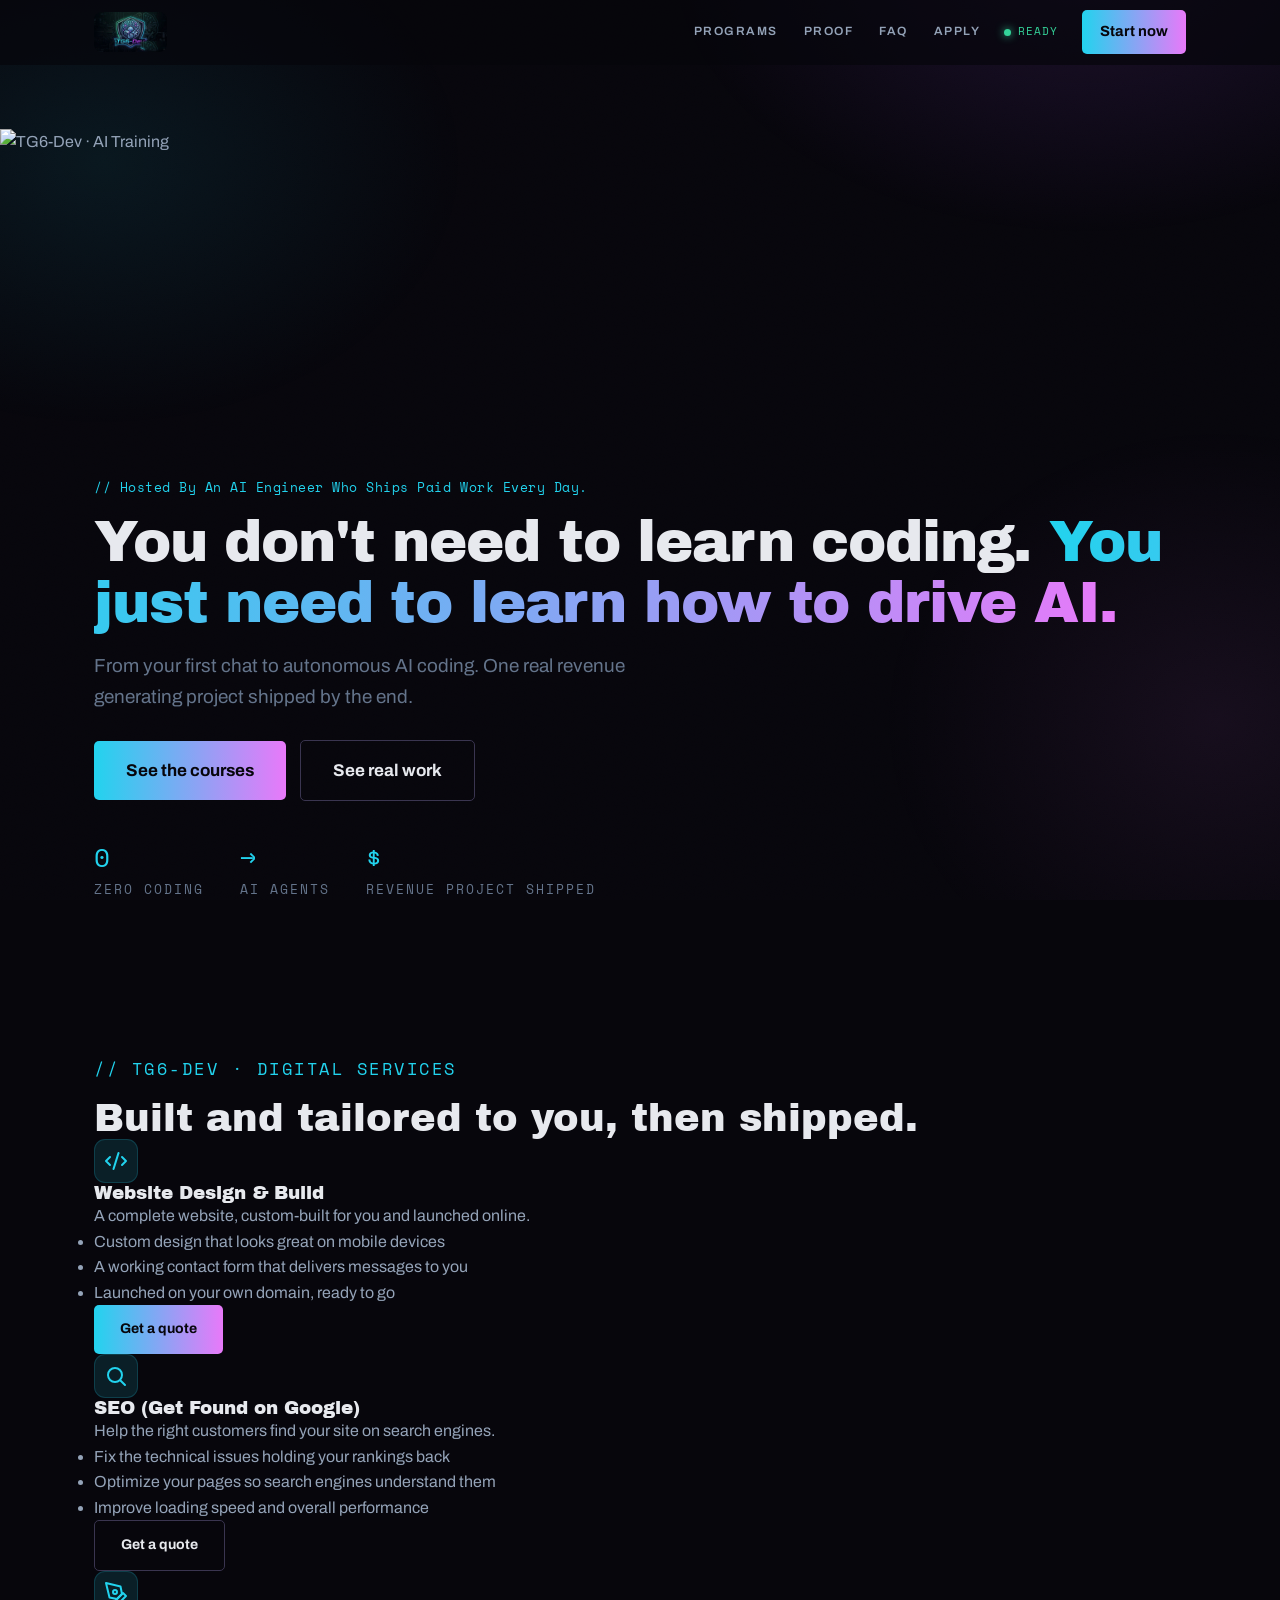
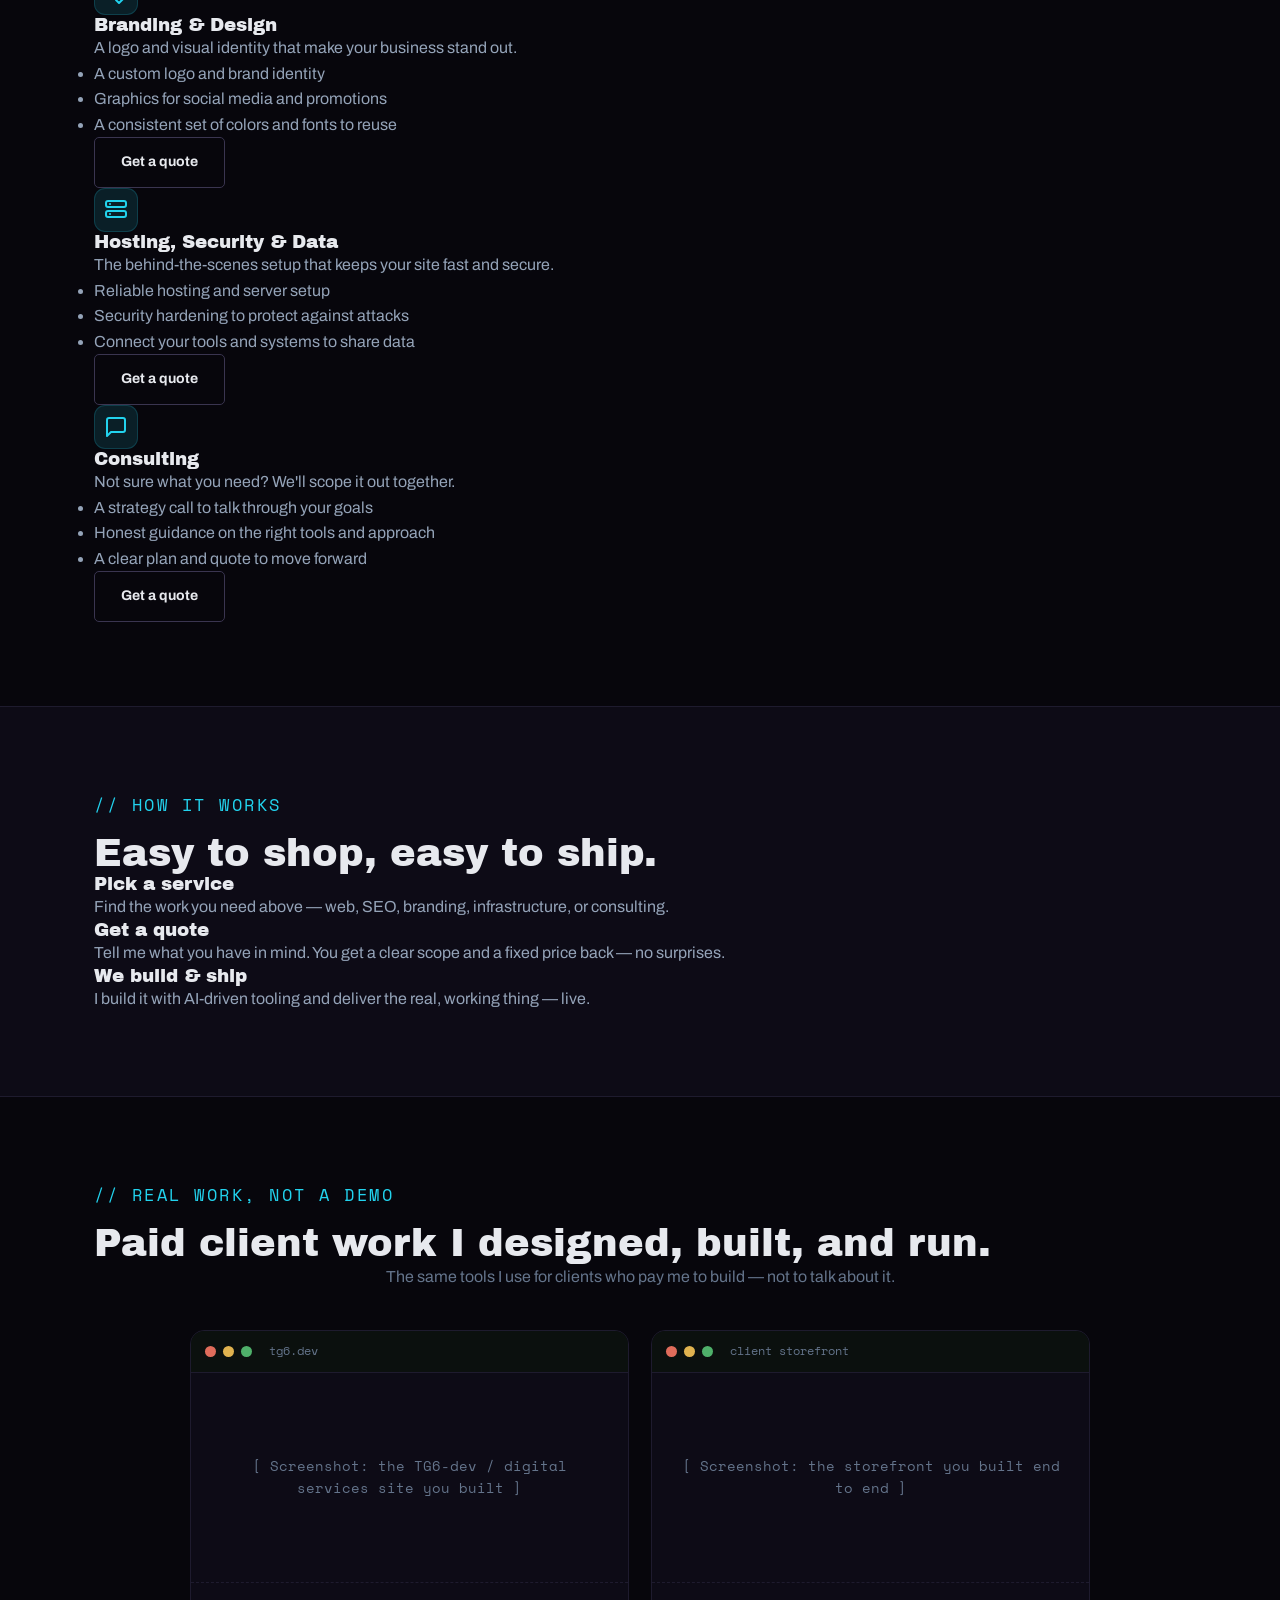
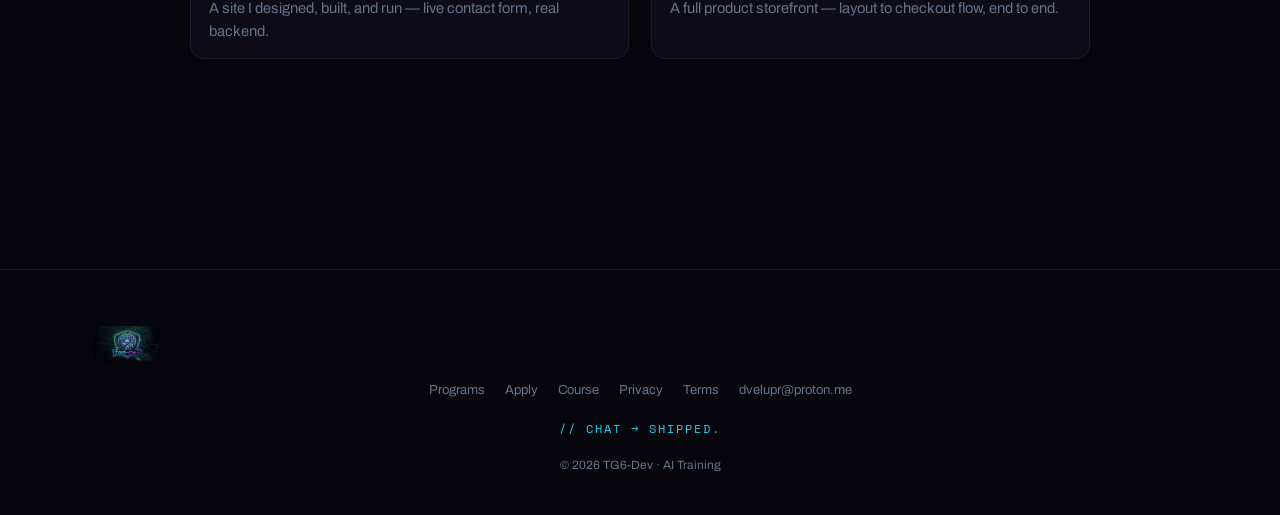
==== commit 7be5d1a1: "feat(site): clean logo, ship favicon set, use banner for og image + nav/footer - Remove watermark (g" ====
--- a/index.html
+++ b/index.html
@@ -15,18 +15,22 @@
   <meta property="og:title" content="TG6-Dev · AI Training — Learn to drive AI, from chat to Claude Code" />
   <meta property="og:description" content="You don't need to learn to code. You need to learn to drive AI. From your first browser chat to shipping one real thing with Claude Code." />
   <meta property="og:url" content="https://REPLACE_WITH_DOMAIN/" />
-  <meta property="og:image" content="https://REPLACE_WITH_DOMAIN/assets/IMG_4449.png" />
-  <meta property="og:image:width" content="1376" />
+  <meta property="og:image" content="https://REPLACE_WITH_DOMAIN/assets/IMG_4457.jpeg" />
+  <meta property="og:image:width" content="1408" />
   <meta property="og:image:height" content="768" />
   <meta name="twitter:card" content="summary_large_image" />
   <meta name="twitter:title" content="TG6-Dev · AI Training — Learn to drive AI, from chat to Claude Code" />
   <meta name="twitter:description" content="From your first browser chat to shipping one real thing with Claude Code. Three programs, self-paced to 1-on-1." />
-  <meta name="twitter:image" content="https://REPLACE_WITH_DOMAIN/assets/IMG_4449.png" />
+  <meta name="twitter:image" content="https://REPLACE_WITH_DOMAIN/assets/IMG_4457.jpeg" />
   <link rel="preconnect" href="https://fonts.googleapis.com" />
   <link rel="preconnect" href="https://fonts.gstatic.com" crossorigin />
   <link rel="stylesheet" href="https://fonts.googleapis.com/css2?family=Archivo+Black&family=Archivo:wght@400;500;600&family=Space+Mono:wght@400;700&display=swap" />
   <link rel="stylesheet" href="styles.css" />
-  <link rel="icon" type="image/svg+xml" href="favicon.svg" />
+  <link rel="icon" href="/favicon.ico?v=2" sizes="any" />
+  <link rel="icon" type="image/png" sizes="32x32" href="/favicon-32x32.png?v=2" />
+  <link rel="icon" type="image/png" sizes="16x16" href="/favicon-16x16.png?v=2" />
+  <link rel="apple-touch-icon" sizes="180x180" href="/apple-touch-icon.png?v=2" />
+  <link rel="manifest" href="/site.webmanifest?v=2" />
   <noscript><style>.reveal{opacity:1 !important;transform:none !important}</style></noscript>
 
   <script type="application/ld+json">
@@ -57,220 +61,183 @@
       <g id="i-bolt"><path d="M13 2 3 14h8l-1 8 11-13h-8z"/></g>
       <g id="i-buoy"><circle cx="12" cy="12" r="10"/><circle cx="12" cy="12" r="4"/><path d="M4.9 4.9 9.2 9.2M14.8 14.8 19.1 19.1M14.8 9.2 19.1 4.9M4.9 19.1 9.2 14.8"/></g>
       <g id="i-globe"><circle cx="12" cy="12" r="10"/><path d="M2 12h20"/><path d="M12 2a15.3 15.3 0 0 1 0 20a15.3 15.3 0 0 1 0-20z"/></g>
+      <g id="i-code"><path d="m18 16 4-4-4-4"/><path d="m6 8-4 4 4 4"/><path d="m14.5 4-5 16"/></g>
+      <g id="i-search"><circle cx="11" cy="11" r="7"/><path d="m21 21-4.3-4.3"/></g>
+      <g id="i-pen"><path d="M12 19l7-7 3 3-7 7-3-3z"/><path d="M18 13l-1.5-7.5L2 2l3.5 14.5L13 18z"/><circle cx="11" cy="11" r="2"/></g>
+      <g id="i-server"><rect x="2" y="3" width="20" height="6" rx="2"/><rect x="2" y="13" width="20" height="6" rx="2"/><path d="M6 6h.01M6 16h.01"/></g>
+      <g id="i-chat"><path d="M21 15a2 2 0 0 1-2 2H7l-4 4V5a2 2 0 0 1 2-2h14a2 2 0 0 1 2 2z"/></g>
     </defs>
   </svg>
 
   <nav class="nav">
     <div class="wrap">
       <a class="logo" href="#top" aria-label="TG6-Dev AI Training home">
-        <img src="assets/logo.png" width="73" height="40" alt="TG6-Dev · AI Training" />
+        <img src="assets/IMG_4457.jpeg" width="73" height="40" alt="TG6-Dev · AI Training" />
       </a>
       <div class="nav-links">
-        <a href="#programs">Programs</a>
-        <a href="#proof">Proof</a>
-        <a href="#faq">FAQ</a>
+        <a href="ai-training.html#programs">Programs</a>
+        <a href="ai-training.html#proof">Proof</a>
+        <a href="ai-training.html#faq">FAQ</a>
         <a href="apply.html">Apply</a>
       </div>
       <span class="status-dot">READY</span>
-      <a class="btn btn-accent nav-cta" href="#pricing">Start now</a>
+      <a class="btn btn-accent nav-cta" href="ai-training.html#pricing">Start now</a>
       <button class="nav-toggle" id="navToggle" aria-label="Open menu" aria-expanded="false" aria-controls="mobileMenu">
         <span></span><span></span><span></span>
       </button>
     </div>
   </nav>
   <div class="mobile-menu" id="mobileMenu" aria-hidden="true">
-    <a href="#programs">Programs</a>
-    <a href="#proof">Proof</a>
-    <a href="#faq">FAQ</a>
+    <a href="ai-training.html#programs">Programs</a>
+    <a href="ai-training.html#proof">Proof</a>
+    <a href="ai-training.html#faq">FAQ</a>
     <a href="apply.html">Apply</a>
     <a href="course/index.html">Course</a>
-    <a class="btn btn-accent" href="#pricing">Start now</a>
+    <a class="btn btn-accent" href="ai-training.html#pricing">Start now</a>
   </div>
 
   <header class="hero-split" id="top">
+    <!-- Official TG6-Dev logo bled flush into the hero background: screen-blended
+         and radially feathered so the crest dissolves into the page atmosphere. -->
+    <img class="hero-bg" src="assets/logo.png" width="640" height="349" alt="TG6-Dev · AI Training" fetchpriority="high" />
     <div class="wrap">
-      <div class="grid">
-        <div class="reveal">
-          <p class="eyebrow">// built by a developer who ships paid work with AI every day</p>
-          <h1 class="glitch">You don't need to learn to code. <span class="accent">You need to learn to drive AI.</span></h1>
-          <p class="lede">From your first chat to Claude Code. One real thing shipped by the end.</p>
-          <div class="hero-actions">
-            <a class="btn btn-accent btn-lg" href="#pricing">See the programs</a>
-            <a class="btn btn-ghost btn-lg" href="#proof">See real work</a>
-          </div>
-          <dl class="hero-stats mono">
-            <div><dt>01</dt><dd>YOUR FIRST CHAT</dd></div>
-            <div><dt>→</dt><dd>CLAUDE CODE</dd></div>
-            <div><dt>1</dt><dd>THING SHIPPED</dd></div>
-          </dl>
-        </div>
-        <div class="hero-art blend reveal">
-          <!-- Featuring the official TG6-Dev logo, blended into the hero background. -->
-          <img src="assets/logo.png" width="640" height="349" alt="TG6-Dev · AI Training" fetchpriority="high" />
-        </div>
+      <div class="hero-content reveal">
+        <p class="eyebrow">// Hosted By An AI Engineer Who Ships Paid Work Every Day.</p>
+        <h1 class="glitch">You don't need to learn coding. <span class="accent">You just need to learn how to drive AI.</span></h1>
+        <p class="lede">From your first chat to autonomous AI coding. One real revenue generating project shipped by the end.</p>
+        <div class="hero-actions">
+          <a class="btn btn-accent btn-lg" href="ai-training.html#pricing">See the courses</a>
+          <a class="btn btn-ghost btn-lg" href="ai-training.html#proof">See real work</a>
+        </div>
+        <dl class="hero-stats mono">
+          <div><dt>0</dt><dd>ZERO CODING</dd></div>
+          <div><dt>→</dt><dd>AI AGENTS</dd></div>
+          <div><dt>$</dt><dd>REVENUE PROJECT SHIPPED</dd></div>
+        </dl>
       </div>
     </div>
   </header>
 
-  <section class="section">
-    <div class="wrap">
-      <span class="kicker">// WHAT YOU WALK AWAY WITH</span>
-      <h2 class="reveal">Four skills. One shipped thing.</h2>
-      <div class="feature-grid">
-        <div class="feature reveal">
-          <span class="badge-ico"><svg class="ico" viewBox="0 0 24 24"><use href="#i-layers"/></svg></span>
-          <div><h3>Talk to AI so it actually helps</h3><p>Real, usable output from a browser chat — not vague mush.</p></div>
-        </div>
-        <div class="feature reveal">
-          <span class="badge-ico"><svg class="ico" viewBox="0 0 24 24"><use href="#i-bolt"/></svg></span>
-          <div><h3>Make AI yours</h3><p>Projects, custom instructions, your own files — not generic answers.</p></div>
-        </div>
-        <div class="feature reveal">
-          <span class="badge-ico"><svg class="ico" viewBox="0 0 24 24"><use href="#i-buoy"/></svg></span>
-          <div><h3>Get unstuck when AI is wrong</h3><p>Spot the lie, steer it back. Don't give up.</p></div>
-        </div>
-        <div class="feature reveal">
-          <span class="badge-ico"><svg class="ico" viewBox="0 0 24 24"><use href="#i-globe"/></svg></span>
-          <div><h3>Ship it with Claude Code</h3><p>Step from chat to Claude Code and put something real live.</p></div>
-        </div>
-      </div>
-    </div>
-  </section>
-
-  <section class="section paths" id="programs">
-    <div class="wrap">
-      <span class="kicker">// THREE WAYS UP THE SAME CLIMB</span>
-      <h2 class="reveal">From self-guided to shipped together.</h2>
-      <p class="sub reveal">Same destination — one real thing shipped. Pick how much of the climb you do alone.</p>
-      <figure class="paths-figure reveal">
-        <img src="assets/IMG_4451.jpeg" width="1407" height="535" alt="TG6-Dev AI Training — three learning paths: self-guided, collaborative group, and expert one-on-one" loading="lazy" />
-      </figure>
-      <div class="paths-legend reveal">
-        <div>Module 01<b>Self-Guided</b></div>
-        <div>Module 02<b>Collaborative</b></div>
-        <div>Module 03<b>Expert 1-on-1</b></div>
-      </div>
-    </div>
-  </section>
-
-  <section class="section" id="pricing">
-    <div class="wrap">
-      <span class="kicker">// PICK HOW FAR YOU GO</span>
-      <h2 class="reveal">Three programs. Same finish line.</h2>
-      <p class="sub reveal">Same finish line — a real project you shipped. The difference is how much help you want getting there.</p>
-      <div class="tiers">
-
-        <article class="tier reveal" data-tier="1">
-          <h3>Build It</h3>
-          <div class="price">$49 <span class="per">one-time</span></div>
-          <p class="tagline">Self-paced. Your own lane.</p>
-          <ul>
-            <li>The full self-paced ladder, chat to Claude Code</li>
-            <li>Ship one real thing with AI by the end</li>
-            <li>Follow-along lessons, lifetime access</li>
-          </ul>
-          <div class="cta"><a class="btn btn-ghost" href="#" data-checkout="1">Get the course</a></div>
-        </article>
-
-        <article class="tier featured reveal" data-tier="2">
-          <span class="pop">Most popular</span>
-          <h3>Ship It</h3>
-          <div class="price">$499 <span class="per">one-time</span></div>
-          <p class="tagline">Everything in Build It, plus real help so you never stall alone.</p>
-          <ul>
-            <li>A prompt &amp; project-setup pack you can reuse</li>
-            <li>Private Discord community access</li>
-            <li>Feedback on what you build</li>
-            <li>Group coaching calls</li>
-          </ul>
-          <div class="cta"><a class="btn btn-accent" href="#" data-checkout="2">Join Ship It</a></div>
-        </article>
-
-        <article class="tier reveal" data-tier="3">
-          <h3>Get Launched</h3>
-          <div class="price">$2,999</div>
-          <p class="tagline">1-on-1. We ship your real thing together with Claude Code.</p>
-          <ul>
-            <li>Direct 1-on-1 mentorship</li>
-            <li>A personalized roadmap</li>
-            <li>Weekly private calls</li>
-            <li>We build &amp; ship your project with Claude Code, together</li>
-            <li>Strictly limited seats</li>
-          </ul>
-          <div class="cta"><a class="btn btn-accent" href="apply.html">Apply now</a><span class="note">By application. Limited seats.</span></div>
-        </article>
-
-      </div>
-    </div>
-  </section>
-
-  <section class="section alt" id="proof">
-    <div class="wrap">
-      <span class="kicker">// I TEACH THIS BECAUSE I DO IT</span>
-      <h2 class="reveal">Real work. Not a demo.</h2>
-      <p class="sub reveal">Paid client projects — designed, built, and shipped with these exact tools.</p>
-      <div class="proof-grid">
-        <figure class="proof-shot browser reveal">
-          <div class="bar"><i></i><i></i><i></i><span class="url">tg6.dev</span></div>
-          <!-- Replace .ph with: <img src="assets/proof-tg6dev.png" alt="The TG6-dev site I built" loading="lazy" /> -->
-          <div class="ph">[ Screenshot: the TG6-dev / DigitalServices site you built ]</div>
-          <figcaption>A site I designed, built, and run — live contact form, real backend.</figcaption>
-        </figure>
-        <figure class="proof-shot browser reveal">
-          <div class="bar"><i></i><i></i><i></i><span class="url">irl storefront</span></div>
-          <!-- Replace .ph with: <img src="assets/proof-storefront.png" alt="A storefront I built end to end" loading="lazy" /> -->
-          <div class="ph">[ Screenshot: the IRL stream storefront you built ]</div>
-          <figcaption>A full product storefront — layout to checkout flow, end to end.</figcaption>
-        </figure>
-      </div>
-    </div>
-  </section>
-
-  <section class="section alt" id="faq">
-    <div class="wrap">
-      <span class="kicker">// STRAIGHT ANSWERS</span>
-      <h2 class="reveal">Questions you're already asking</h2>
-      <details class="qa reveal">
-        <summary>Is this just ChatGPT tips?</summary>
-        <div class="qa-body">No. Prompting is an early module. The whole point is the climb: from a browser chat all the way to Claude Code building and shipping real things with you.</div>
-      </details>
-      <details class="qa reveal">
-        <summary>Do I need to be technical to use Claude Code?</summary>
-        <div class="qa-body">No. That's the entire reason this exists. We start at your first chat message and build up step by step. If you can use a web browser, you can start.</div>
-      </details>
-      <details class="qa reveal">
-        <summary>Will AI just do it for me so I learn nothing?</summary>
-        <div class="qa-body">The opposite. You learn to steer it, check it, and fix it when it's wrong. Driving AI well is the skill — and it's the one that pays.</div>
-      </details>
-      <details class="qa reveal">
-        <summary>Isn't all of this free on YouTube?</summary>
-        <div class="qa-body">The tips are. The path isn't. YouTube hands you ten thousand videos and no order. You're paying for the line from your first chat to a shipped thing — and for not quitting halfway.</div>
-      </details>
-      <details class="qa reveal">
-        <summary>Can I really use this for my job or business?</summary>
-        <div class="qa-body">That's the point. You finish able to put AI to work on real tasks, with one real thing shipped to show for it.</div>
-      </details>
-    </div>
-  </section>
-
-  <section class="section cta-band">
-    <!-- ASSET SPOT: drop a background image at assets/ship-rocket.webp, then restore the <img> below. -->
-    <!-- <img class="bgimg" src="assets/ship-rocket.webp" alt="" aria-hidden="true" loading="lazy" /> -->
-    <div class="scrim"></div>
-    <div class="wrap">
-      <h2 class="reveal">Six months from now</h2>
-      <p class="reveal">You'll either be the person who learned to drive AI and shipped something — or the one still calling it hype. You already know which you're tired of being.</p>
-      <div class="cta-center reveal"><a class="btn btn-accent btn-lg" href="#pricing">Pick your program</a></div>
-    </div>
-  </section>
+  <!-- The AI Training catalogue lives on its own page (ai-training.html) and is
+       advertised in the nav/hero above. The body below is the global product:
+       TG6-Dev's shoppable digital services. -->
+
+  <main id="services">
+
+    <section class="section">
+      <div class="wrap">
+        <span class="kicker">// TG6-DEV · DIGITAL SERVICES</span>
+        <h2 class="reveal">Built and tailored to you, then shipped.</h2>
+
+        <div class="services-grid">
+
+          <article class="svc reveal">
+            <span class="badge-ico"><svg class="ico" viewBox="0 0 24 24"><use href="#i-code"/></svg></span>
+            <h3>Website Design &amp; Build</h3>
+            <p class="tagline">A complete website, custom-built for you and launched online.</p>
+            <ul>
+              <li>Custom design that looks great on mobile devices</li>
+              <li>A working contact form that delivers messages to you</li>
+              <li>Launched on your own domain, ready to go</li>
+            </ul>
+            <div class="cta"><a class="btn btn-accent" href="mailto:dvelupr@proton.me?subject=Quote%3A%20Website%20design%20%26%20build&amp;body=Hi%20%E2%80%94%20I%27d%20like%20a%20quote%20for%20a%20website.%20Here%27s%20what%20I%20have%20in%20mind%3A">Get a quote</a></div>
+          </article>
+
+          <article class="svc reveal">
+            <span class="badge-ico"><svg class="ico" viewBox="0 0 24 24"><use href="#i-search"/></svg></span>
+            <h3>SEO (Get Found on Google)</h3>
+            <p class="tagline">Help the right customers find your site on search engines.</p>
+            <ul>
+              <li>Fix the technical issues holding your rankings back</li>
+              <li>Optimize your pages so search engines understand them</li>
+              <li>Improve loading speed and overall performance</li>
+            </ul>
+            <div class="cta"><a class="btn btn-ghost" href="mailto:dvelupr@proton.me?subject=Quote%3A%20SEO&amp;body=Hi%20%E2%80%94%20I%27d%20like%20a%20quote%20for%20SEO%20work.%20Here%27s%20my%20site%20and%20goals%3A">Get a quote</a></div>
+          </article>
+
+          <article class="svc reveal">
+            <span class="badge-ico"><svg class="ico" viewBox="0 0 24 24"><use href="#i-pen"/></svg></span>
+            <h3>Branding &amp; Design</h3>
+            <p class="tagline">A logo and visual identity that make your business stand out.</p>
+            <ul>
+              <li>A custom logo and brand identity</li>
+              <li>Graphics for social media and promotions</li>
+              <li>A consistent set of colors and fonts to reuse</li>
+            </ul>
+            <div class="cta"><a class="btn btn-ghost" href="mailto:dvelupr@proton.me?subject=Quote%3A%20Branding%20%26%20design&amp;body=Hi%20%E2%80%94%20I%27d%20like%20a%20quote%20for%20branding%2Fdesign.%20Here%27s%20what%20I%20need%3A">Get a quote</a></div>
+          </article>
+
+          <article class="svc reveal">
+            <span class="badge-ico"><svg class="ico" viewBox="0 0 24 24"><use href="#i-server"/></svg></span>
+            <h3>Hosting, Security &amp; Data</h3>
+            <p class="tagline">The behind-the-scenes setup that keeps your site fast and secure.</p>
+            <ul>
+              <li>Reliable hosting and server setup</li>
+              <li>Security hardening to protect against attacks</li>
+              <li>Connect your tools and systems to share data</li>
+            </ul>
+            <div class="cta"><a class="btn btn-ghost" href="mailto:dvelupr@proton.me?subject=Quote%3A%20Infrastructure%2C%20security%20%26%20data&amp;body=Hi%20%E2%80%94%20I%27d%20like%20a%20quote%20for%20infrastructure%2Fsecurity%2Fdata%20work.%20Here%27s%20my%20setup%3A">Get a quote</a></div>
+          </article>
+
+          <article class="svc reveal">
+            <span class="badge-ico"><svg class="ico" viewBox="0 0 24 24"><use href="#i-chat"/></svg></span>
+            <h3>Consulting</h3>
+            <p class="tagline">Not sure what you need? We'll scope it out together.</p>
+            <ul>
+              <li>A strategy call to talk through your goals</li>
+              <li>Honest guidance on the right tools and approach</li>
+              <li>A clear plan and quote to move forward</li>
+            </ul>
+            <div class="cta"><a class="btn btn-ghost" href="mailto:dvelupr@proton.me?subject=Quote%3A%20Consulting&amp;body=Hi%20%E2%80%94%20I%27d%20like%20to%20book%20a%20consulting%20session.%20Here%27s%20what%20I%27m%20working%20on%3A">Get a quote</a></div>
+          </article>
+
+        </div>
+      </div>
+    </section>
+
+    <section class="section alt">
+      <div class="wrap">
+        <span class="kicker">// HOW IT WORKS</span>
+        <h2 class="reveal">Easy to shop, easy to ship.</h2>
+        <div class="steps">
+          <div class="step reveal"><h3>Pick a service</h3><p>Find the work you need above — web, SEO, branding, infrastructure, or consulting.</p></div>
+          <div class="step reveal"><h3>Get a quote</h3><p>Tell me what you have in mind. You get a clear scope and a fixed price back — no surprises.</p></div>
+          <div class="step reveal"><h3>We build &amp; ship</h3><p>I build it with AI-driven tooling and deliver the real, working thing — live.</p></div>
+        </div>
+      </div>
+    </section>
+
+    <section class="section" id="proof">
+      <div class="wrap">
+        <span class="kicker">// REAL WORK, NOT A DEMO</span>
+        <h2 class="reveal">Paid client work I designed, built, and run.</h2>
+        <p class="sub reveal">The same tools I use for clients who pay me to build — not to talk about it.</p>
+        <div class="proof-grid">
+          <figure class="proof-shot browser reveal">
+            <div class="bar"><i></i><i></i><i></i><span class="url">tg6.dev</span></div>
+            <!-- Replace .ph with: <img src="assets/proof-tg6dev.png" alt="The TG6-dev site I built" loading="lazy" /> -->
+            <div class="ph">[ Screenshot: the TG6-dev / digital services site you built ]</div>
+            <figcaption>A site I designed, built, and run — live contact form, real backend.</figcaption>
+          </figure>
+          <figure class="proof-shot browser reveal">
+            <div class="bar"><i></i><i></i><i></i><span class="url">client storefront</span></div>
+            <!-- Replace .ph with: <img src="assets/proof-storefront.png" alt="A storefront I built end to end" loading="lazy" /> -->
+            <div class="ph">[ Screenshot: the storefront you built end to end ]</div>
+            <figcaption>A full product storefront — layout to checkout flow, end to end.</figcaption>
+          </figure>
+        </div>
+      </div>
+    </section>
+
+  </main>
 
   <footer class="footer">
     <div class="wrap footer-inner">
       <a class="logo" href="#top" aria-label="TG6-Dev AI Training home">
-        <img src="assets/logo.png" width="73" height="40" alt="TG6-Dev · AI Training" />
+        <img src="assets/IMG_4457.jpeg" width="73" height="40" alt="TG6-Dev · AI Training" />
       </a>
       <nav class="footer-links" aria-label="Footer">
-        <a href="#pricing">Programs</a>
+        <a href="ai-training.html#pricing">Programs</a>
         <a href="apply.html">Apply</a>
         <a href="course/index.html">Course</a>
         <a href="privacy.html">Privacy</a>
@@ -283,28 +250,6 @@
   </footer>
 
   <script>
-    // ── Stripe Payment Links ───────────────────────────────────────────
-    // SANDBOX (test mode) links — checkout is fully functional with Stripe
-    // test cards (e.g. 4242 4242 4242 4242). Swap both for the live Payment
-    // Links once Cards are activated on the real domain.
-    const TIER1_CHECKOUT_URL = "https://buy.stripe.com/test_8x200j8JX4ke2JI0G004803";
-    const TIER2_CHECKOUT_URL = "https://buy.stripe.com/test_fZu3cvd0d9Eycki3Sc04804";
-    // ───────────────────────────────────────────────────────────────────
-    const LINKS = { "1": TIER1_CHECKOUT_URL, "2": TIER2_CHECKOUT_URL };
-
-    document.querySelectorAll("[data-checkout]").forEach((el) => {
-      el.addEventListener("click", (e) => {
-        e.preventDefault();
-        const url = LINKS[el.getAttribute("data-checkout")];
-        if (!url || url === "PASTE_STRIPE_LINK") {
-          alert("Checkout opens soon — reach me at dvelupr@proton.me to grab a spot now.");
-          return;
-        }
-        window.location.href = url;
-      });
-    });
-
-    // ── Scroll reveal (respects reduced-motion via CSS) ────────────────
     // ── Footer year ────────────────────────────────────────────────────
     const yr = document.getElementById("yr");
     if (yr) yr.textContent = new Date().getFullYear();
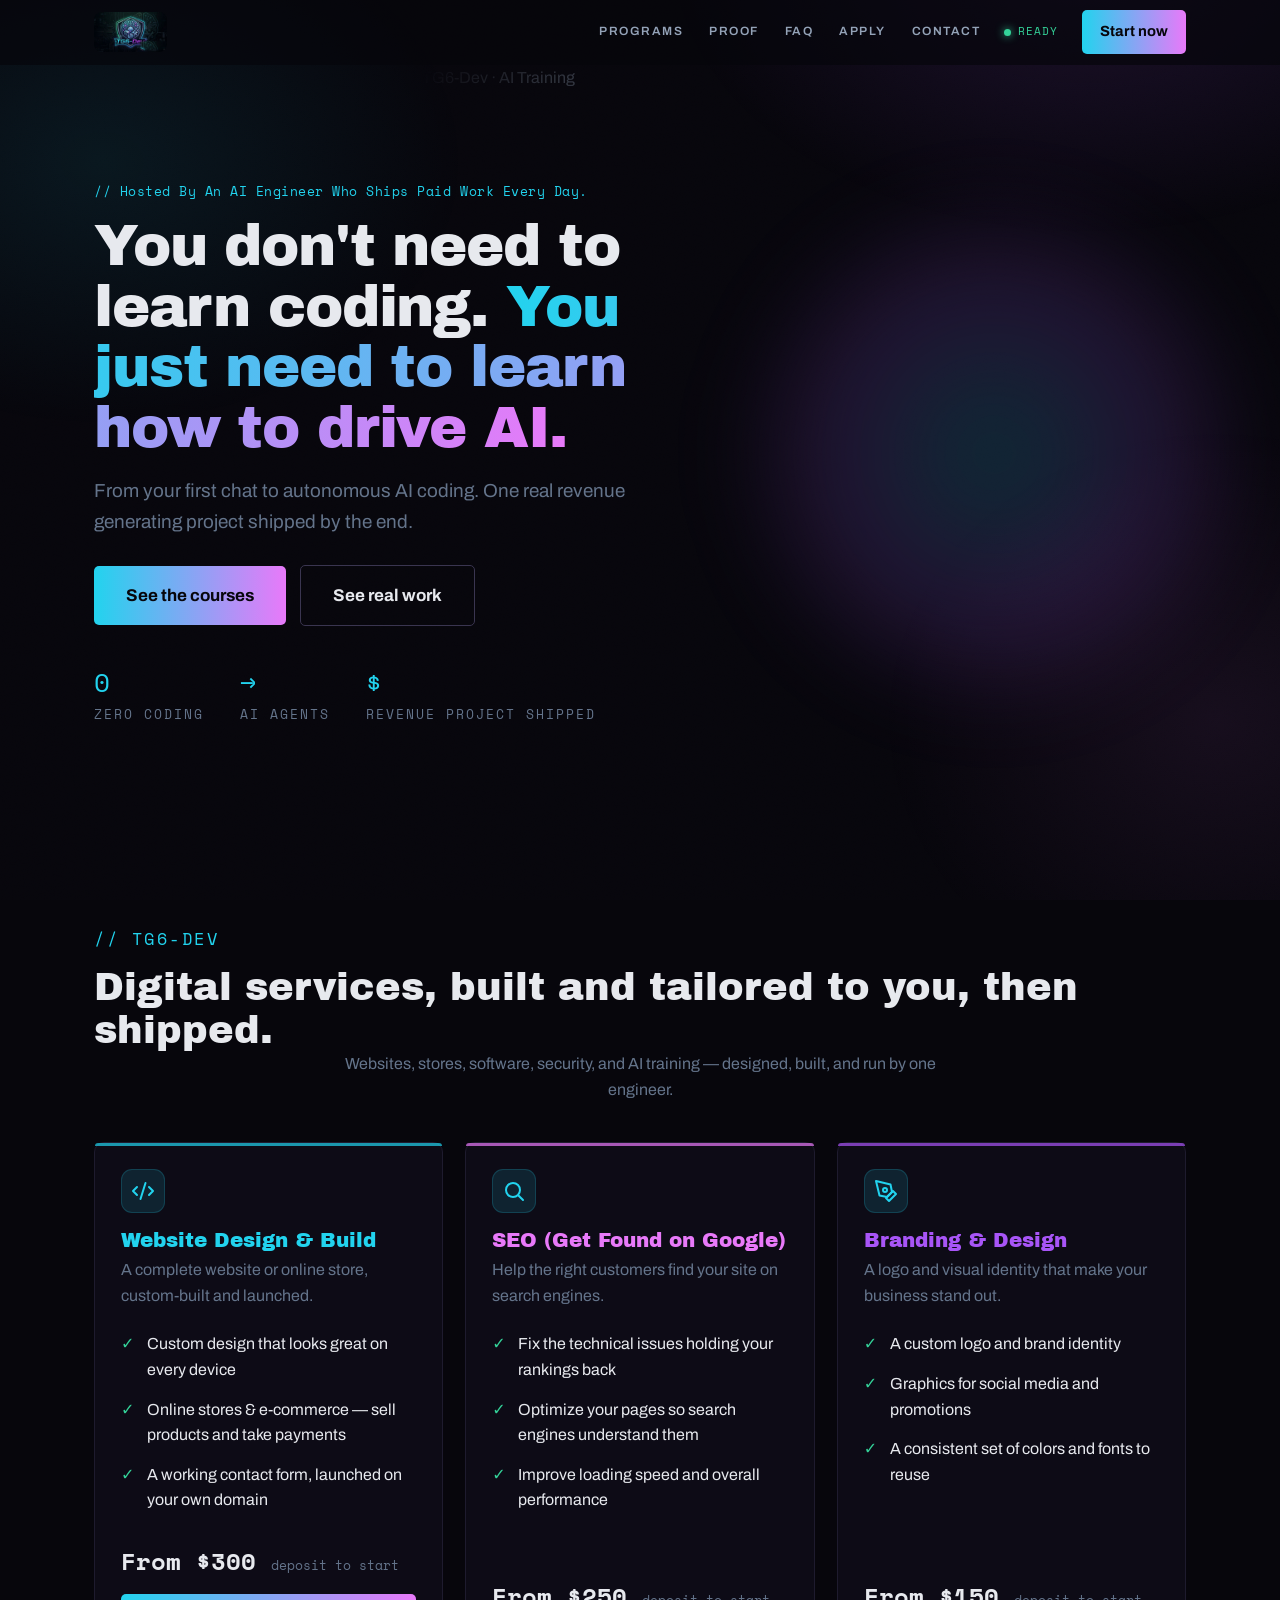
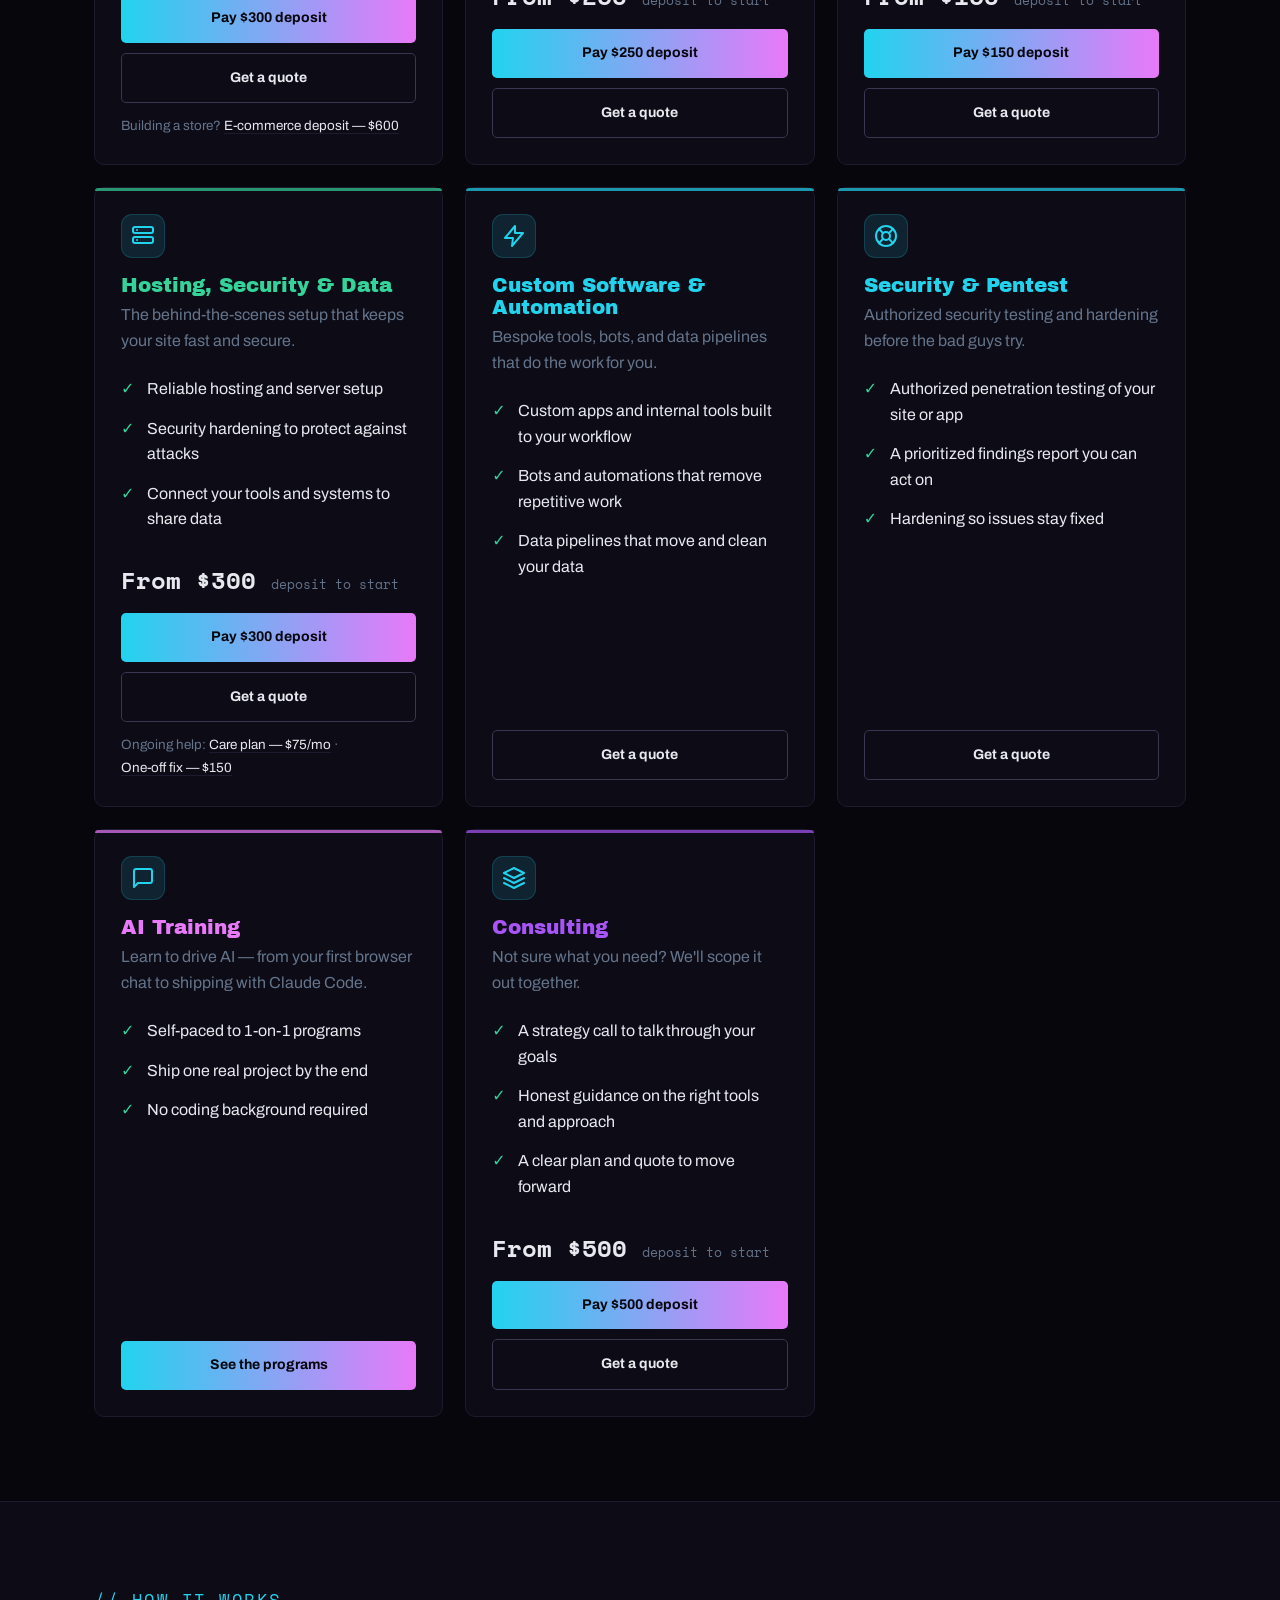
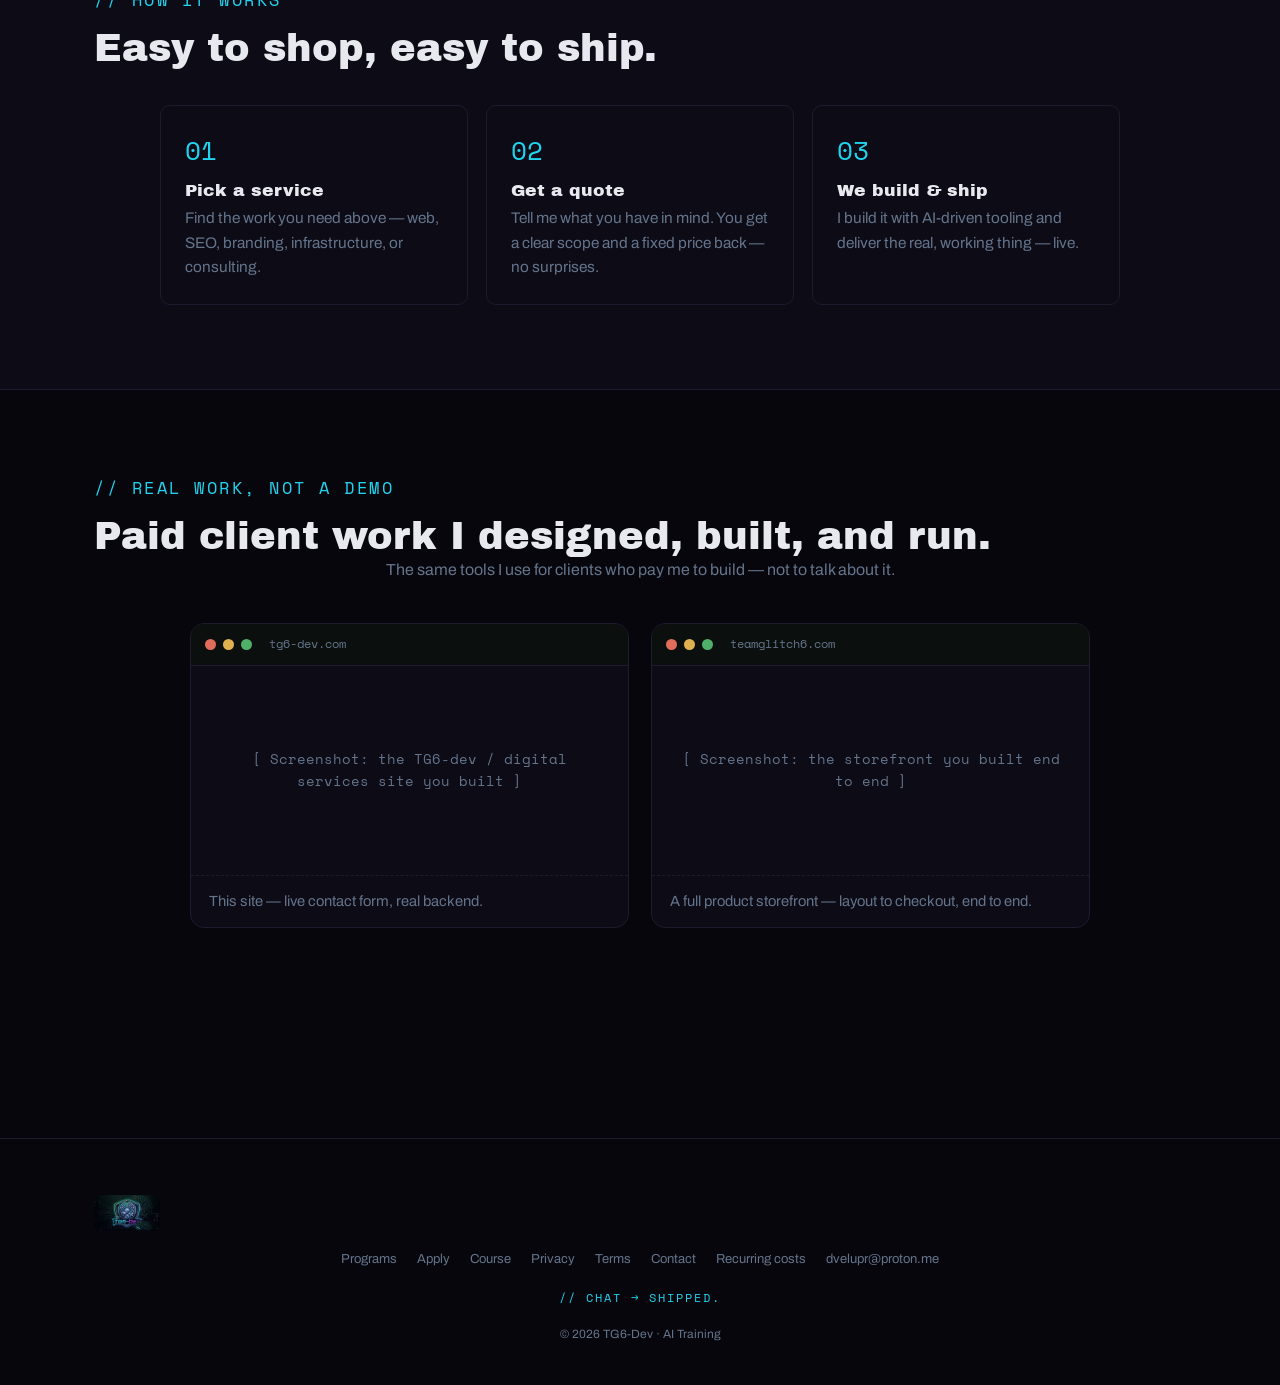
==== commit 94555e46: "feat: wire live Stripe Payment Links into storefront service cards Add deposit-to-start checkout to " ====
--- a/index.html
+++ b/index.html
@@ -3,34 +3,42 @@
 <head>
   <meta charset="UTF-8" />
   <meta name="viewport" content="width=device-width, initial-scale=1.0" />
-  <title>TG6-Dev · AI Training | Learn to Drive AI, from Chat to Claude Code</title>
+  <title>TG6-Dev · Digital Services & AI Training | Built and Shipped</title>
   <meta name="description" content="A developer who ships paid client work with AI teaches you to drive it — from your first browser chat to building and shipping real things with Claude Code. Three programs, self-paced to 1-on-1." />
   <meta name="robots" content="index, follow" />
   <meta name="theme-color" content="#07060c" />
-
-  <!-- Canonical + social. REPLACE_WITH_DOMAIN is swapped at go-live (see README). -->
-  <link rel="canonical" href="https://REPLACE_WITH_DOMAIN/" />
+  <!-- GA4 -->
+  <script async src="https://www.googletagmanager.com/gtag/js?id=G-BJK86RFN9N"></script>
+  <script>
+    window.dataLayer = window.dataLayer || [];
+    function gtag(){dataLayer.push(arguments);}
+    gtag('js', new Date());
+    gtag('config', 'G-BJK86RFN9N');
+  </script>
+
+  <!-- Canonical + social. Domain: tg6-dev.com. -->
+  <link rel="canonical" href="https://tg6-dev.com/" />
   <meta property="og:type" content="website" />
   <meta property="og:site_name" content="TG6-Dev · AI Training" />
   <meta property="og:title" content="TG6-Dev · AI Training — Learn to drive AI, from chat to Claude Code" />
   <meta property="og:description" content="You don't need to learn to code. You need to learn to drive AI. From your first browser chat to shipping one real thing with Claude Code." />
-  <meta property="og:url" content="https://REPLACE_WITH_DOMAIN/" />
-  <meta property="og:image" content="https://REPLACE_WITH_DOMAIN/assets/IMG_4457.jpeg" />
+  <meta property="og:url" content="https://tg6-dev.com/" />
+  <meta property="og:image" content="https://tg6-dev.com/assets/IMG_4457.jpeg" />
   <meta property="og:image:width" content="1408" />
   <meta property="og:image:height" content="768" />
   <meta name="twitter:card" content="summary_large_image" />
   <meta name="twitter:title" content="TG6-Dev · AI Training — Learn to drive AI, from chat to Claude Code" />
   <meta name="twitter:description" content="From your first browser chat to shipping one real thing with Claude Code. Three programs, self-paced to 1-on-1." />
-  <meta name="twitter:image" content="https://REPLACE_WITH_DOMAIN/assets/IMG_4457.jpeg" />
+  <meta name="twitter:image" content="https://tg6-dev.com/assets/IMG_4457.jpeg" />
   <link rel="preconnect" href="https://fonts.googleapis.com" />
   <link rel="preconnect" href="https://fonts.gstatic.com" crossorigin />
   <link rel="stylesheet" href="https://fonts.googleapis.com/css2?family=Archivo+Black&family=Archivo:wght@400;500;600&family=Space+Mono:wght@400;700&display=swap" />
   <link rel="stylesheet" href="styles.css" />
-  <link rel="icon" href="/favicon.ico?v=2" sizes="any" />
-  <link rel="icon" type="image/png" sizes="32x32" href="/favicon-32x32.png?v=2" />
-  <link rel="icon" type="image/png" sizes="16x16" href="/favicon-16x16.png?v=2" />
-  <link rel="apple-touch-icon" sizes="180x180" href="/apple-touch-icon.png?v=2" />
-  <link rel="manifest" href="/site.webmanifest?v=2" />
+  <link rel="icon" href="/favicon.ico?v=3" sizes="any" />
+  <link rel="icon" type="image/png" sizes="32x32" href="/assets/favicon/favicon-32x32.png?v=3" />
+  <link rel="icon" type="image/png" sizes="16x16" href="/assets/favicon/favicon-16x16.png?v=3" />
+  <link rel="apple-touch-icon" sizes="180x180" href="/assets/favicon/apple-touch-icon.png?v=3" />
+  <link rel="manifest" href="/assets/favicon/site.webmanifest?v=3" />
   <noscript><style>.reveal{opacity:1 !important;transform:none !important}</style></noscript>
 
   <script type="application/ld+json">
@@ -39,7 +47,7 @@
     "@type": "Course",
     "name": "TG6-Dev · AI Training",
     "description": "Learn to drive AI — from your first browser chat to building and shipping one real thing with Claude Code.",
-    "provider": { "@type": "Organization", "name": "TG6-Dev", "url": "https://REPLACE_WITH_DOMAIN/" },
+    "provider": { "@type": "Organization", "name": "TG6-Dev", "url": "https://tg6-dev.com/" },
     "offers": [
       { "@type": "Offer", "name": "Build It", "price": "49", "priceCurrency": "USD", "category": "Self-paced" },
       { "@type": "Offer", "name": "Ship It", "price": "499", "priceCurrency": "USD", "category": "Cohort + community" },
@@ -79,6 +87,7 @@
         <a href="ai-training.html#proof">Proof</a>
         <a href="ai-training.html#faq">FAQ</a>
         <a href="apply.html">Apply</a>
+        <a href="contact.html">Contact</a>
       </div>
       <span class="status-dot">READY</span>
       <a class="btn btn-accent nav-cta" href="ai-training.html#pricing">Start now</a>
@@ -93,6 +102,7 @@
     <a href="ai-training.html#faq">FAQ</a>
     <a href="apply.html">Apply</a>
     <a href="course/index.html">Course</a>
+    <a href="contact.html">Contact</a>
     <a class="btn btn-accent" href="ai-training.html#pricing">Start now</a>
   </div>
 
@@ -126,21 +136,27 @@
 
     <section class="section">
       <div class="wrap">
-        <span class="kicker">// TG6-DEV · DIGITAL SERVICES</span>
-        <h2 class="reveal">Built and tailored to you, then shipped.</h2>
+        <span class="kicker">// TG6-DEV</span>
+        <h2 class="reveal">Digital services, built and tailored to you, then shipped.</h2>
+        <p class="sub reveal">Websites, stores, software, security, and AI training — designed, built, and run by one engineer.</p>
 
         <div class="services-grid">
 
           <article class="svc reveal">
             <span class="badge-ico"><svg class="ico" viewBox="0 0 24 24"><use href="#i-code"/></svg></span>
             <h3>Website Design &amp; Build</h3>
-            <p class="tagline">A complete website, custom-built for you and launched online.</p>
-            <ul>
-              <li>Custom design that looks great on mobile devices</li>
-              <li>A working contact form that delivers messages to you</li>
-              <li>Launched on your own domain, ready to go</li>
-            </ul>
-            <div class="cta"><a class="btn btn-accent" href="mailto:dvelupr@proton.me?subject=Quote%3A%20Website%20design%20%26%20build&amp;body=Hi%20%E2%80%94%20I%27d%20like%20a%20quote%20for%20a%20website.%20Here%27s%20what%20I%20have%20in%20mind%3A">Get a quote</a></div>
+            <p class="tagline">A complete website or online store, custom-built and launched.</p>
+            <ul>
+              <li>Custom design that looks great on every device</li>
+              <li>Online stores &amp; e-commerce — sell products and take payments</li>
+              <li>A working contact form, launched on your own domain</li>
+            </ul>
+            <div class="price">From $300 <span class="per">deposit to start</span></div>
+            <div class="cta">
+              <a class="btn btn-accent" href="https://buy.stripe.com/14AaEXbDffEbbO94JC2VG03">Pay $300 deposit</a>
+              <a class="btn btn-ghost" href="contact.html?service=website">Get a quote</a>
+            </div>
+            <p class="pay-alts">Building a store? <a href="https://buy.stripe.com/8x28wP4aNbnV9G18ZS2VG04">E-commerce deposit — $600</a></p>
           </article>
 
           <article class="svc reveal">
@@ -152,7 +168,11 @@
               <li>Optimize your pages so search engines understand them</li>
               <li>Improve loading speed and overall performance</li>
             </ul>
-            <div class="cta"><a class="btn btn-ghost" href="mailto:dvelupr@proton.me?subject=Quote%3A%20SEO&amp;body=Hi%20%E2%80%94%20I%27d%20like%20a%20quote%20for%20SEO%20work.%20Here%27s%20my%20site%20and%20goals%3A">Get a quote</a></div>
+            <div class="price">From $250 <span class="per">deposit to start</span></div>
+            <div class="cta">
+              <a class="btn btn-accent" href="https://buy.stripe.com/28EfZh0YB4Zx8BXfog2VG05">Pay $250 deposit</a>
+              <a class="btn btn-ghost" href="contact.html?service=seo">Get a quote</a>
+            </div>
           </article>
 
           <article class="svc reveal">
@@ -164,7 +184,11 @@
               <li>Graphics for social media and promotions</li>
               <li>A consistent set of colors and fonts to reuse</li>
             </ul>
-            <div class="cta"><a class="btn btn-ghost" href="mailto:dvelupr@proton.me?subject=Quote%3A%20Branding%20%26%20design&amp;body=Hi%20%E2%80%94%20I%27d%20like%20a%20quote%20for%20branding%2Fdesign.%20Here%27s%20what%20I%20need%3A">Get a quote</a></div>
+            <div class="price">From $150 <span class="per">deposit to start</span></div>
+            <div class="cta">
+              <a class="btn btn-accent" href="https://buy.stripe.com/cNi5kDfTv8bJf0ldg82VG06">Pay $150 deposit</a>
+              <a class="btn btn-ghost" href="contact.html?service=branding">Get a quote</a>
+            </div>
           </article>
 
           <article class="svc reveal">
@@ -176,11 +200,52 @@
               <li>Security hardening to protect against attacks</li>
               <li>Connect your tools and systems to share data</li>
             </ul>
-            <div class="cta"><a class="btn btn-ghost" href="mailto:dvelupr@proton.me?subject=Quote%3A%20Infrastructure%2C%20security%20%26%20data&amp;body=Hi%20%E2%80%94%20I%27d%20like%20a%20quote%20for%20infrastructure%2Fsecurity%2Fdata%20work.%20Here%27s%20my%20setup%3A">Get a quote</a></div>
+            <div class="price">From $300 <span class="per">deposit to start</span></div>
+            <div class="cta">
+              <a class="btn btn-accent" href="https://buy.stripe.com/aFa6oHbDf8bJ8BXdg82VG07">Pay $300 deposit</a>
+              <a class="btn btn-ghost" href="contact.html?service=hosting">Get a quote</a>
+            </div>
+            <p class="pay-alts">Ongoing help: <a href="https://buy.stripe.com/8x214n9v74Zx3hD7VO2VG08">Care plan — $75/mo</a> · <a href="https://buy.stripe.com/28E28r36JfEb8BX7VO2VG0a">One-off fix — $150</a></p>
+          </article>
+
+          <article class="svc reveal">
+            <span class="badge-ico"><svg class="ico" viewBox="0 0 24 24"><use href="#i-bolt"/></svg></span>
+            <h3>Custom Software &amp; Automation</h3>
+            <p class="tagline">Bespoke tools, bots, and data pipelines that do the work for you.</p>
+            <ul>
+              <li>Custom apps and internal tools built to your workflow</li>
+              <li>Bots and automations that remove repetitive work</li>
+              <li>Data pipelines that move and clean your data</li>
+            </ul>
+            <div class="cta"><a class="btn btn-ghost" href="contact.html?service=software">Get a quote</a></div>
+          </article>
+
+          <article class="svc reveal">
+            <span class="badge-ico"><svg class="ico" viewBox="0 0 24 24"><use href="#i-buoy"/></svg></span>
+            <h3>Security &amp; Pentest</h3>
+            <p class="tagline">Authorized security testing and hardening before the bad guys try.</p>
+            <ul>
+              <li>Authorized penetration testing of your site or app</li>
+              <li>A prioritized findings report you can act on</li>
+              <li>Hardening so issues stay fixed</li>
+            </ul>
+            <div class="cta"><a class="btn btn-ghost" href="contact.html?service=security">Get a quote</a></div>
           </article>
 
           <article class="svc reveal">
             <span class="badge-ico"><svg class="ico" viewBox="0 0 24 24"><use href="#i-chat"/></svg></span>
+            <h3>AI Training</h3>
+            <p class="tagline">Learn to drive AI — from your first browser chat to shipping with Claude Code.</p>
+            <ul>
+              <li>Self-paced to 1-on-1 programs</li>
+              <li>Ship one real project by the end</li>
+              <li>No coding background required</li>
+            </ul>
+            <div class="cta"><a class="btn btn-accent" href="ai-training.html#pricing">See the programs</a></div>
+          </article>
+
+          <article class="svc reveal">
+            <span class="badge-ico"><svg class="ico" viewBox="0 0 24 24"><use href="#i-layers"/></svg></span>
             <h3>Consulting</h3>
             <p class="tagline">Not sure what you need? We'll scope it out together.</p>
             <ul>
@@ -188,7 +253,11 @@
               <li>Honest guidance on the right tools and approach</li>
               <li>A clear plan and quote to move forward</li>
             </ul>
-            <div class="cta"><a class="btn btn-ghost" href="mailto:dvelupr@proton.me?subject=Quote%3A%20Consulting&amp;body=Hi%20%E2%80%94%20I%27d%20like%20to%20book%20a%20consulting%20session.%20Here%27s%20what%20I%27m%20working%20on%3A">Get a quote</a></div>
+            <div class="price">From $500 <span class="per">deposit to start</span></div>
+            <div class="cta">
+              <a class="btn btn-accent" href="https://buy.stripe.com/5kQdR9fTv1Nl6tPekc2VG09">Pay $500 deposit</a>
+              <a class="btn btn-ghost" href="contact.html?service=consulting">Get a quote</a>
+            </div>
           </article>
 
         </div>
@@ -214,16 +283,16 @@
         <p class="sub reveal">The same tools I use for clients who pay me to build — not to talk about it.</p>
         <div class="proof-grid">
           <figure class="proof-shot browser reveal">
-            <div class="bar"><i></i><i></i><i></i><span class="url">tg6.dev</span></div>
+            <div class="bar"><i></i><i></i><i></i><span class="url">tg6-dev.com</span></div>
             <!-- Replace .ph with: <img src="assets/proof-tg6dev.png" alt="The TG6-dev site I built" loading="lazy" /> -->
             <div class="ph">[ Screenshot: the TG6-dev / digital services site you built ]</div>
-            <figcaption>A site I designed, built, and run — live contact form, real backend.</figcaption>
+            <figcaption>This site — live contact form, real backend.</figcaption>
           </figure>
           <figure class="proof-shot browser reveal">
-            <div class="bar"><i></i><i></i><i></i><span class="url">client storefront</span></div>
+            <div class="bar"><i></i><i></i><i></i><span class="url">teamglitch6.com</span></div>
             <!-- Replace .ph with: <img src="assets/proof-storefront.png" alt="A storefront I built end to end" loading="lazy" /> -->
             <div class="ph">[ Screenshot: the storefront you built end to end ]</div>
-            <figcaption>A full product storefront — layout to checkout flow, end to end.</figcaption>
+            <figcaption>A full product storefront — layout to checkout, end to end.</figcaption>
           </figure>
         </div>
       </div>
@@ -242,6 +311,8 @@
         <a href="course/index.html">Course</a>
         <a href="privacy.html">Privacy</a>
         <a href="terms.html">Terms</a>
+        <a href="contact.html">Contact</a>
+        <a href="recurring-costs.html">Recurring costs</a>
         <a href="mailto:dvelupr@proton.me">dvelupr@proton.me</a>
       </nav>
       <p class="footer-tag mono">// CHAT → SHIPPED.</p>
--- a/styles.css
+++ b/styles.css
@@ -140,26 +140,57 @@
 .footer-tag{font-family:var(--mono);font-size:12px;color:var(--accent);letter-spacing:2px}
 .footer-copy{font-size:12px;color:var(--muted)}
 
-/* ============ HERO SPLIT ============ */
-.hero-split{padding:64px 0 72px}
-.hero-split .grid{display:grid;gap:40px;grid-template-columns:1fr;align-items:center}
-@media(min-width:900px){.hero-split .grid{grid-template-columns:1.05fr .95fr;gap:48px}}
+/* ============ HERO ============ */
+/* The logo is no longer a framed card in a column — it is bled flush into the
+   hero background: a large layer anchored to the right, screen-blended so its
+   dark circuit substrate melts into the page, and radially feathered so the
+   crest dissolves into the atmosphere behind the headline. */
+.hero-split{position:relative;overflow:hidden;isolation:isolate;padding:clamp(72px,13vh,128px) 0}
 .hero-split h1{font-size:clamp(2.1rem,5.2vw,3.6rem);line-height:1.05;letter-spacing:-.02em;margin:0 0 18px}
 .hero-split p.lede{font-size:1.18rem;color:var(--muted);max-width:560px;margin:0 0 28px}
+.hero-content{position:relative;z-index:1;max-width:640px}
 .hero-actions{display:flex;flex-wrap:wrap;gap:14px;align-items:center}
-.hero-art{position:relative}
-.hero-art img{width:100%;height:auto;display:block;border-radius:18px;border:1px solid var(--line);box-shadow:0 30px 80px -30px rgba(0,0,0,.8)}
-.hero-art::after{content:"";position:absolute;inset:-2px;border-radius:20px;background:radial-gradient(60% 60% at 70% 30%,rgba(168,85,247,.26),transparent 70%);z-index:-1;filter:blur(20px)}
-/* blended hero logo: drop the framed-card look, feather the edges, melt the
-   logo's dark background into the page so only the neon crest + wordmark read */
-.hero-art.blend img{border:0;border-radius:0;box-shadow:none;background:transparent;mix-blend-mode:screen;
-  -webkit-mask-image:radial-gradient(72% 78% at 50% 48%,#000 52%,transparent 100%);
-  mask-image:radial-gradient(72% 78% at 50% 48%,#000 52%,transparent 100%);
-  animation:hero-float 9s ease-in-out infinite}
-@keyframes hero-float{0%,100%{transform:translateY(0)}50%{transform:translateY(-12px)}}
-@media(prefers-reduced-motion:reduce){.hero-art.blend img{animation:none}}
-.hero-art.blend::after{background:radial-gradient(55% 55% at 50% 45%,rgba(168,85,247,.28),transparent 70%);filter:blur(34px);animation:aura-pulse 7s ease-in-out infinite}
-@keyframes aura-pulse{0%,100%{opacity:.85;transform:scale(1)}50%{opacity:1;transform:scale(1.06)}}
+
+.hero-bg{
+  position:absolute;z-index:-1;pointer-events:none;
+  top:0;bottom:0;right:-2%;height:100%;
+  width:min(74%,900px);
+  object-fit:cover;object-position:center;
+  mix-blend-mode:screen;opacity:.92;
+  -webkit-mask-image:radial-gradient(90% 100% at 72% 50%,#000 46%,transparent 92%);
+  mask-image:radial-gradient(90% 100% at 72% 50%,#000 46%,transparent 92%);
+}
+/* aura behind the crest so the blended logo glows rather than floats flat */
+.hero-split::after{
+  content:"";position:absolute;z-index:-2;pointer-events:none;
+  top:50%;right:2%;transform:translateY(-50%);
+  width:min(48%,520px);aspect-ratio:1;border-radius:50%;
+  background:radial-gradient(circle,rgba(34,211,238,.18),rgba(168,85,247,.16) 45%,transparent 72%);
+  filter:blur(40px);animation:aura-pulse 7s ease-in-out infinite;
+}
+@keyframes aura-pulse{0%,100%{opacity:.8}50%{opacity:1}}
+@media(prefers-reduced-motion:reduce){.hero-split::after{animation:none}}
+
+/* on narrow screens, mirror the desktop treatment: scale the logo up so it
+   bleeds off the top and both sides — no rectangular edges ever show — and
+   feather it to a glowing crest melting into the page, copy stacked below */
+@media(max-width:899px){
+  .hero-split{--logo:clamp(172px,52vw,250px);padding-top:clamp(20px,4vh,40px);text-align:center}
+  .hero-content{max-width:none;padding-top:calc(var(--logo) + 20px)}
+  .hero-split p.lede{margin-left:auto;margin-right:auto}
+  .hero-actions,.hero-stats{justify-content:center}
+  .hero-bg{
+    top:clamp(20px,4vh,40px);bottom:auto;left:50%;right:auto;transform:translateX(-50%);
+    height:var(--logo);width:auto;max-width:94%;
+    object-fit:contain;object-position:center;opacity:.94;
+    -webkit-mask-image:radial-gradient(78% 88% at 50% 50%,#000 60%,transparent 100%);
+    mask-image:radial-gradient(78% 88% at 50% 50%,#000 60%,transparent 100%);
+  }
+  .hero-split::after{
+    top:calc(clamp(20px,4vh,40px) + var(--logo) * .42);left:50%;right:auto;
+    transform:translate(-50%,-50%);width:min(80%,340px);
+  }
+}
 .art-ph{display:flex;align-items:center;justify-content:center;min-height:300px;border:1px dashed var(--line);border-radius:18px;background:var(--panel);color:var(--muted);font-size:.8rem;letter-spacing:1px;text-align:center;line-height:1.7;padding:24px}
 .hero-stats{display:flex;gap:36px;margin-top:36px}
 .hero-stats dt{font-family:var(--mono);font-size:26px;color:var(--accent)}
@@ -313,6 +344,45 @@
 .form-status.ok{background:#0f2419;color:#7ff0b0}
 .form-status.err{background:#2a1414;color:#f3a3a3}
 
+/* ============ DIGITAL SERVICES STOREFRONT ============ */
+.services-grid{display:grid;gap:22px;grid-template-columns:1fr;align-items:stretch;margin-top:40px}
+@media(min-width:680px){.services-grid{grid-template-columns:repeat(2,1fr)}}
+@media(min-width:1000px){.services-grid{grid-template-columns:repeat(3,1fr)}}
+.svc{
+  background:var(--panel);border:1px solid var(--line);border-radius:var(--radius);
+  padding:26px;display:flex;flex-direction:column;position:relative;
+  transition:transform .15s,border-color .15s,box-shadow .15s;
+}
+.svc::before{content:"";position:absolute;inset:0 0 auto 0;height:3px;border-radius:var(--radius) var(--radius) 0 0;background:var(--sac,var(--cyan));opacity:.7}
+.svc:hover{transform:translateY(-4px);border-color:var(--sac,var(--cyan));box-shadow:0 14px 40px -18px var(--sac,var(--cyan))}
+.svc:nth-child(5n+1){--sac:var(--cyan)}
+.svc:nth-child(5n+2){--sac:var(--magenta)}
+.svc:nth-child(5n+3){--sac:var(--purple)}
+.svc:nth-child(5n+4){--sac:var(--ok)}
+.svc:nth-child(5n){--sac:var(--cyan)}
+.svc .badge-ico{margin-bottom:16px}
+.svc:hover .badge-ico{background:rgba(232,121,249,.14);color:var(--magenta);border-color:rgba(232,121,249,.25)}
+.svc h3{margin:0 0 6px;font-size:1.25rem;color:var(--sac,var(--text))}
+.svc .tagline{color:var(--muted);margin:0 0 16px;min-height:46px}
+.svc ul{list-style:none;padding:0;margin:0 0 22px;flex:1}
+.svc ul li{padding:7px 0 7px 26px;position:relative;color:var(--ink)}
+.svc ul li::before{content:"\2713";position:absolute;left:0;color:var(--ok)}
+.svc .price{font-family:var(--mono);font-size:1.5rem;font-weight:700;margin:0 0 14px;color:var(--text)}
+.svc .price .per{font-size:.82rem;color:var(--muted);font-weight:500}
+.svc .cta{margin-top:auto;display:flex;flex-direction:column;gap:10px}
+.svc .btn{width:100%;text-align:center}
+.svc .pay-alts{margin:12px 0 0;font-size:.84rem;color:var(--muted);line-height:1.7}
+.svc .pay-alts a{color:var(--text);text-decoration:none;border-bottom:1px solid var(--line);white-space:nowrap;transition:color .15s,border-color .15s}
+.svc .pay-alts a:hover{color:var(--accent);border-color:var(--accent)}
+
+/* ============ HOW IT WORKS (3 steps) ============ */
+.steps{display:grid;gap:18px;grid-template-columns:1fr;max-width:960px;margin:36px auto 0;counter-reset:step}
+@media(min-width:760px){.steps{grid-template-columns:repeat(3,1fr)}}
+.step{background:var(--panel);border:1px solid var(--line);border-radius:var(--radius);padding:24px;position:relative}
+.step::before{counter-increment:step;content:"0" counter(step);font-family:var(--mono);font-size:1.6rem;color:var(--accent);display:block;margin-bottom:10px}
+.step h3{margin:0 0 6px;font-size:1.08rem}
+.step p{margin:0;color:var(--muted);font-size:.96rem}
+
 /* ============ LEGACY / MISC ============ */
 .prose{max-width:680px;margin:0 auto}
 .prose p{font-size:1.08rem;margin:0 0 18px}
@@ -329,3 +399,43 @@
 .col.for li::before{content:"\2713";position:absolute;left:0;color:var(--accent)}
 .col.not li::before{content:"\00d7";position:absolute;left:0;color:#f3a3a3;font-weight:700}
 .section .sub{text-align:center;color:var(--muted);margin:0 auto 40px;max-width:620px}
+
+/* ============ CONTACT PAGE ============ */
+.serif-italic{color:var(--accent);font-style:italic}
+.badge{display:inline-block;font-family:var(--mono);font-size:.72rem;letter-spacing:.1em;text-transform:uppercase;color:var(--accent);border:1px solid rgba(34,211,238,.3);border-radius:999px;padding:5px 14px;margin-bottom:1rem}
+.page-head{padding:clamp(3rem,8vw,5rem) 24px 2.5rem;text-align:center;max-width:var(--max);margin:0 auto}
+.page-head h1{font-size:clamp(2rem,5vw,3.4rem);margin:.5rem 0 1rem}
+.page-head p{color:var(--body);max-width:600px;margin:0 auto}
+.contact-wrap{padding:2rem 0 5rem}
+.contact-grid{display:grid;grid-template-columns:1fr 1fr;gap:40px;max-width:var(--max);margin:0 auto;padding:0 24px;align-items:start}
+.contact-grid .form-card{max-width:none}
+@media(max-width:820px){.contact-grid{grid-template-columns:1fr}}
+.contact-aside{padding:4px 0}
+.contact-aside .lead{color:var(--text);font-size:1.08rem;font-weight:600;margin-bottom:1.2rem;line-height:1.4}
+.contact-aside ul{list-style:none;padding:0;display:flex;flex-direction:column;gap:.9rem;margin:0 0 1.2rem}
+.contact-aside ul li{color:var(--body);padding-left:1.5rem;position:relative}
+.contact-aside ul li::before{content:"\2192";position:absolute;left:0;color:var(--accent)}
+.contact-aside .direct{font-size:.9rem;color:var(--muted)}
+.field{margin-bottom:1.1rem}
+.field label{display:block;font-size:.78rem;font-weight:600;letter-spacing:.07em;text-transform:uppercase;color:var(--muted);margin-bottom:.4rem}
+.field .req{color:var(--accent)}
+.field input,.field select,.field textarea{width:100%;padding:12px;border-radius:var(--radius);border:1px solid var(--line);background:var(--panel);color:var(--ink);font-family:inherit;font-size:.97rem;transition:border-color .15s,box-shadow .15s}
+.field input:focus,.field select:focus,.field textarea:focus{outline:none;border-color:var(--accent);box-shadow:0 0 0 3px rgba(34,211,238,.15)}
+.field textarea{min-height:130px;resize:vertical}
+.form-note{font-size:.82rem;color:var(--muted);margin-top:.7rem;text-align:center}
+
+/* ============ RECURRING COSTS PAGE ============ */
+.costs-grid{display:grid;grid-template-columns:1fr 1fr;gap:22px;margin-top:1.2rem}
+@media(max-width:680px){.costs-grid{grid-template-columns:1fr}}
+.cost-col{background:var(--panel);border:1px solid var(--line);border-radius:var(--radius);padding:24px 22px;display:flex;flex-direction:column}
+.cost-col.featured{border-color:var(--accent);box-shadow:0 0 0 1px rgba(34,211,238,.18),0 8px 32px -12px rgba(34,211,238,.22)}
+.cost-label{font-family:var(--mono);font-size:.7rem;letter-spacing:.13em;text-transform:uppercase;color:var(--muted);margin:0 0 .5rem}
+.cost-col.featured .cost-label{color:var(--accent)}
+.cost-price{font-family:var(--mono);font-size:2rem;font-weight:700;color:var(--text);margin:.2rem 0 1rem;line-height:1.1}
+.cost-price span{font-size:.9rem;font-weight:400;color:var(--muted)}
+.cost-list{list-style:none;padding:0;margin:0 0 1rem;flex:1}
+.cost-list li{padding:6px 0 6px 24px;position:relative;color:var(--ink);font-size:.95rem}
+.cost-list li::before{content:"\2713";position:absolute;left:0;color:var(--ok)}
+.cost-list.dim li{color:var(--body)}
+.cost-list.dim li::before{color:var(--muted)}
+.cost-note{font-size:.87rem;color:var(--muted);margin:0;padding-top:.8rem;border-top:1px solid var(--line)}
